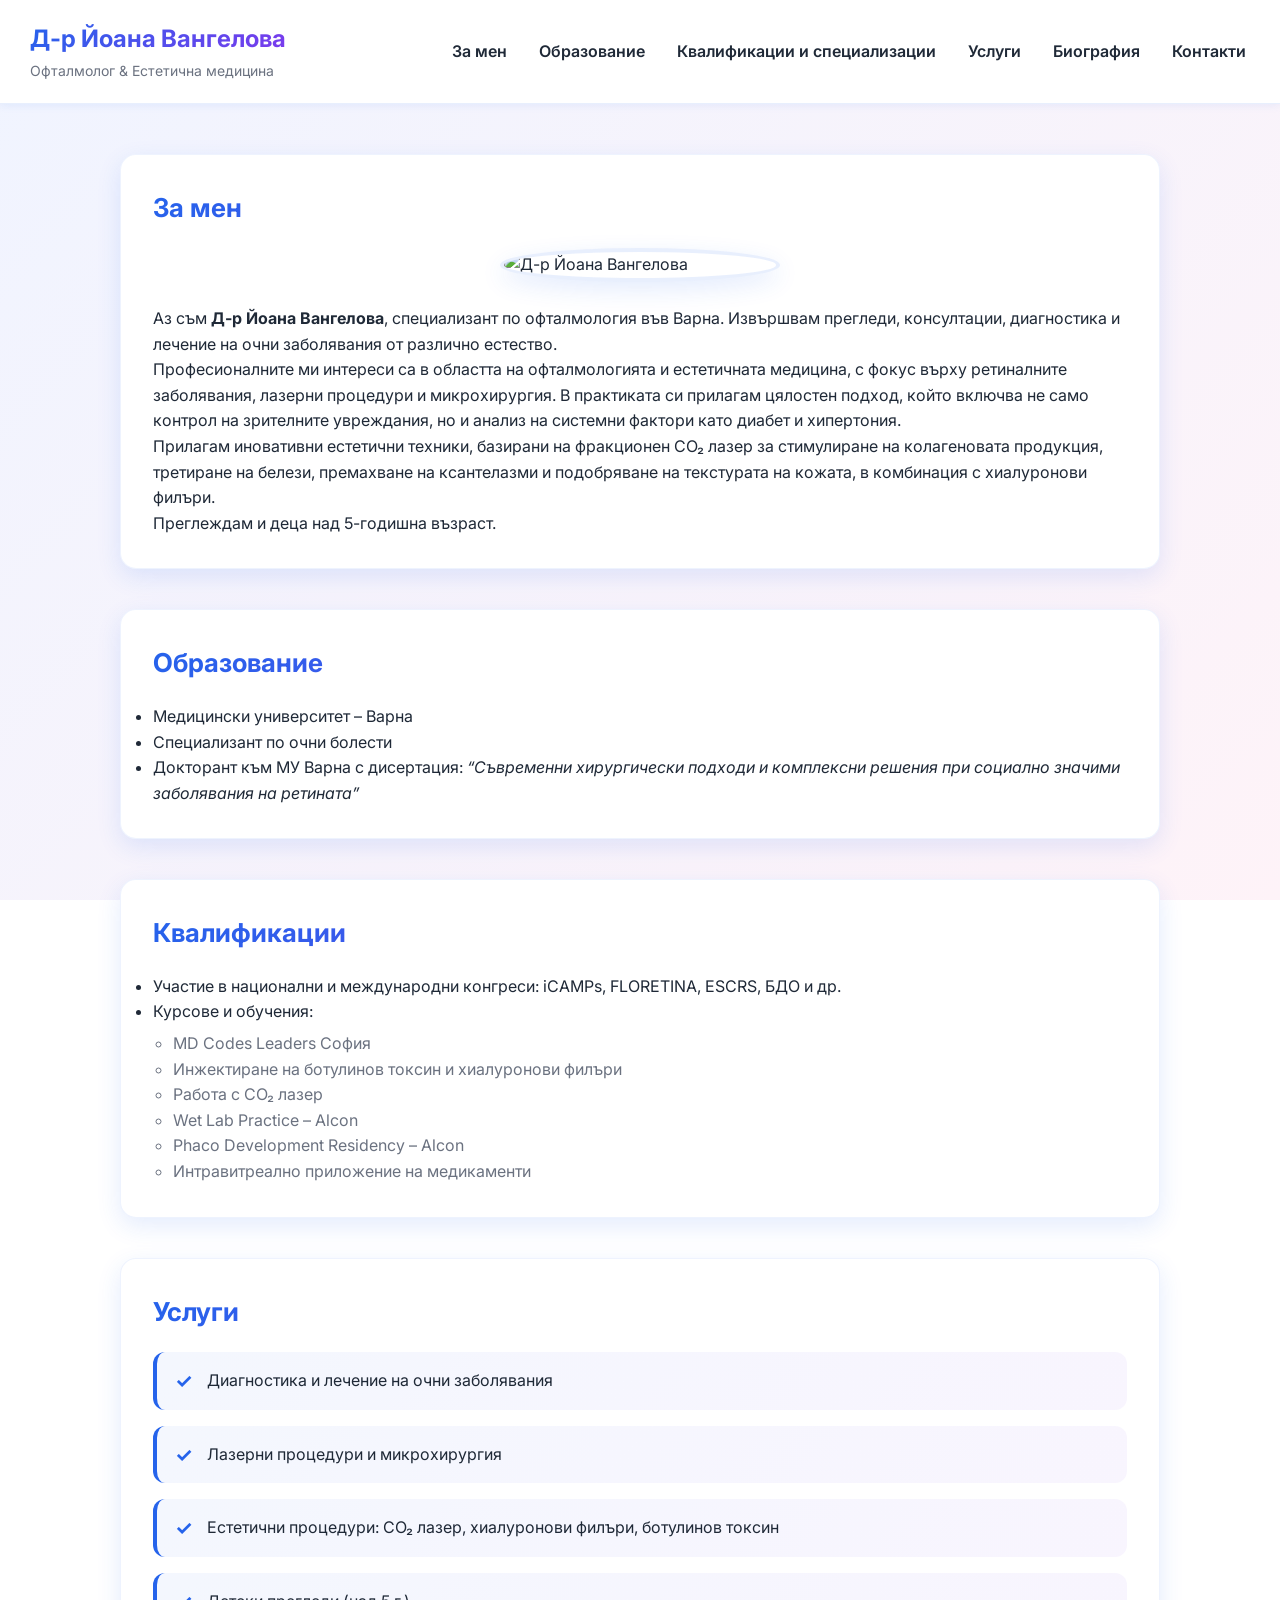
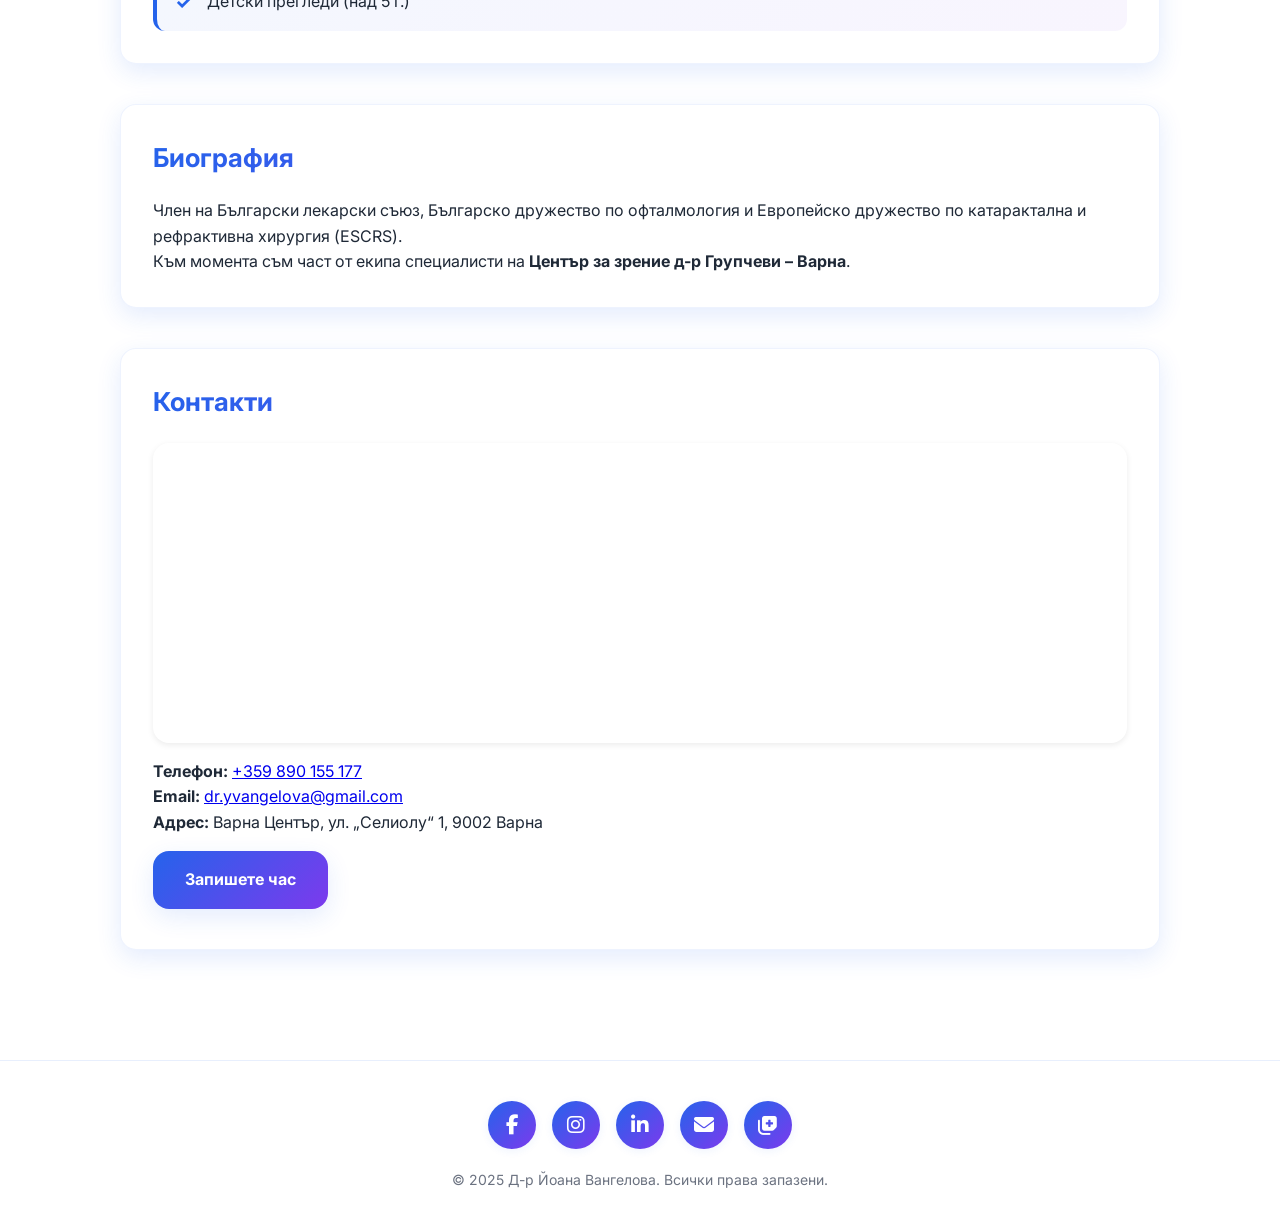
==== index.html @ 9160f3ca "Update index.html" ====
<!doctype html>
<html lang="bg">
<head>
  <meta charset="utf-8">
  <meta name="viewport" content="width=device-width,initial-scale=1">
  <meta name="description" content="Д-р Йоана Вангелова - Специалист офталмолог и естетична медицина във Варна. Прегледи, консултации, лазерни процедури и естетични процедури.">
  <meta name="keywords" content="офталмолог, очен лекар, естетична медицина, CO2 лазер, филъри, Варна">
  <meta name="theme-color" content="#2563eb">
  <title>Д-р Йоана Вангелова – Офталмолог & Естетична медицина</title>

  <link href="https://fonts.googleapis.com/css2?family=Inter:wght@400;600;700&display=swap" rel="stylesheet">
  <link rel="stylesheet" href="https://cdnjs.cloudflare.com/ajax/libs/font-awesome/6.4.0/css/all.min.css"/>
  <link rel="stylesheet" href="style.css">
</head>
<body>

  <header>
    <div class="logo">
      <h1>Д-р Йоана Вангелова</h1>
      <p class="subtitle">Офталмолог & Естетична медицина</p>
    </div>

    <button class="menu-toggle" aria-label="Меню">
      <span></span>
      <span></span>
      <span></span>
    </button>

    <nav>
      <a href="#about">За мен</a>
      <a href="#education">Образование</a>
      <a href="#qualifications">Квалификации и специализации</a>
      <a href="#services">Услуги</a>
      <a href="#bio">Биография</a>
      <a href="#contact">Контакти</a>
    </nav>
  </header>

  <main>
    <section id="about" class="card">
      <h2>За мен</h2>
      <img src="an.jpg" alt="Д-р Йоана Вангелова" class="photo" loading="lazy">
      <p>Аз съм <strong>Д-р Йоана Вангелова</strong>, специализант по офталмология във Варна. Извършвам прегледи, консултации, диагностика и лечение на очни заболявания от различно естество.</p>
      <p>Професионалните ми интереси са в областта на офталмологията и естетичната медицина, с фокус върху ретиналните заболявания, лазерни процедури и микрохирургия. В практиката си прилагам цялостен подход, който включва не само контрол на зрителните увреждания, но и анализ на системни фактори като диабет и хипертония.</p>
      <p>Прилагам иновативни естетични техники, базирани на фракционен CO₂ лазер за стимулиране на колагеновата продукция, третиране на белези, премахване на ксантелазми и подобряване на текстурата на кожата, в комбинация с хиалуронови филъри.</p>
      <p>Преглеждам и деца над 5-годишна възраст.</p>
    </section>

    <section id="education" class="card">
      <h2>Образование</h2>
      <ul>
        <li>Медицински университет – Варна</li>
        <li>Специализант по очни болести</li>
        <li>Докторант към МУ Варна с дисертация: <em>“Съвременни хирургически подходи и комплексни решения при социално значими заболявания на ретината”</em></li>
      </ul>
    </section>

    <section id="qualifications" class="card">
      <h2>Квалификации</h2>
      <ul>
        <li>Участие в национални и международни конгреси: iCAMPs, FLORETINA, ESCRS, БДО и др.</li>
        <li>Курсове и обучения:
          <ul>
            <li>MD Codes Leaders София</li>
            <li>Инжектиране на ботулинов токсин и хиалуронови филъри</li>
            <li>Работа с CO₂ лазер</li>
            <li>Wet Lab Practice – Alcon</li>
            <li>Phaco Development Residency – Alcon</li>
            <li>Интравитреално приложение на медикаменти</li>
          </ul>
        </li>
      </ul>
    </section>

    <section id="services" class="card">
      <h2>Услуги</h2>
      <ul class="services-list">
        <li>Диагностика и лечение на очни заболявания</li>
        <li>Лазерни процедури и микрохирургия</li>
        <li>Естетични процедури: CO₂ лазер, хиалуронови филъри, ботулинов токсин</li>
        <li>Детски прегледи (над 5 г.)</li>
      </ul>
    </section>

    <section id="bio" class="card">
      <h2>Биография</h2>
      <p>Член на Български лекарски съюз, Българско дружество по офталмология и Европейско дружество по катарактална и рефрактивна хирургия (ESCRS).</p>
      <p>Към момента съм част от екипа специалисти на <strong>Център за зрение д-р Групчеви – Варна</strong>.</p>
    </section>

    <section id="contact" class="card">
      <h2>Контакти</h2>
      <div class="map-container">
        <iframe src="https://www.google.com/maps/embed?pb=!1m18!1m12!1m3!1d2935.019392083087!2d27.915228776457234!3d43.21399787113243!2m3!1f0!2f0!3f0!3m2!1i1024!2i768!4f13.1!3m3!1m2!1s0x40a453ef18346f5d%3A0xd2a2ff6e5f19f5f2!2sul.%20%22Seliolu%22%201%2C%209002%20Varna%20Center%2C%20Varna!5e0!3m2!1sbg!2sbg!4v1690001111111!5m2!1sbg!2sbg" allowfullscreen="" loading="lazy"></iframe>
      </div>
      <p><strong>Телефон:</strong> <a href="tel:+359890155177">+359 890 155 177</a></p>
      <p><strong>Email:</strong> <a href="mailto:dr.yvangelova@gmail.com">dr.yvangelova@gmail.com</a></p>
      <p><strong>Адрес:</strong> Варна Център, ул. „Селиолу“ 1, 9002 Варна</p>
      <a href="tel:+359876004859" class="btn">Запишете час</a>
    </section>
  </main>

  <footer>
    <div class="social">
      <a href="https://www.facebook.com/profile.php?id=61553385333999" target="_blank" aria-label="Facebook"><i class="fab fa-facebook-f"></i></a>
      <a href="https://www.instagram.com/dr.vangelova_/" target="_blank" aria-label="Instagram"><i class="fab fa-instagram"></i></a>
      <a href="https://www.linkedin.com/in/yoana-vangelova-74577a33b/" target="_blank" aria-label="LinkedIn"><i class="fab fa-linkedin-in"></i></a>
      <a href="https://mail.google.com/mail/?view=cm&to=dr.yvangelova@gmail.com" target="_blank" aria-label="Email"><i class="fas fa-envelope"></i>
      <a href="https://superdoc.bg/lekar/yoana-vangelova" target="_blank" aria-label="SuperDoc App"> <i class="fa-solid fa-notes-medical"></i>

</a>
    </div>
    <p>© 2025 Д-р Йоана Вангелова. Всички права запазени.</p>
  </footer>

  <script>
    const toggle = document.querySelector('.menu-toggle');
    const nav = document.querySelector('header nav');

    toggle.addEventListener('click', () => {
      nav.classList.toggle('open');
    });

    document.querySelectorAll('a[href^="#"]').forEach(anchor => {
      anchor.addEventListener('click', function (e) {
        e.preventDefault();
        const target = document.querySelector(this.getAttribute('href'));
        if (target) {
          target.scrollIntoView({
            behavior: 'smooth',
            block: 'start'
          });
          if (nav.classList.contains('open')) {
            nav.classList.remove('open');
          }
        }
      });
    });

    const observerOptions = {
      threshold: 0.1,
      rootMargin: '0px 0px -100px 0px'
    };

    const observer = new IntersectionObserver((entries) => {
      entries.forEach(entry => {
        if (entry.isIntersecting) {
          entry.target.style.opacity = '1';
          entry.target.style.transform = 'translateY(0)';
        }
      });
    }, observerOptions);

    document.querySelectorAll('.card').forEach(card => {
      observer.observe(card);
    });

    const navLinks = document.querySelectorAll('nav a');
    const sections = document.querySelectorAll('section[id]');

    window.addEventListener('scroll', () => {
      let current = '';
      sections.forEach(section => {
        const sectionTop = section.offsetTop - 100;
        if (pageYOffset >= sectionTop) {
          current = section.getAttribute('id');
        }
      });

      navLinks.forEach(link => {
        link.style.color = '';
        if (link.getAttribute('href') === `#${current}`) {
          link.style.color = 'var(--accent)';
        }
      });
    });

    document.addEventListener('mousemove', (e) => {
      const cards = document.querySelectorAll('.card');
      cards.forEach(card => {
        const rect = card.getBoundingClientRect();
        const x = e.clientX - rect.left;
        const y = e.clientY - rect.top;
        
        if (x >= 0 && x <= rect.width && y >= 0 && y <= rect.height) {
          const xPercent = (x / rect.width - 0.5) * 10;
          const yPercent = (y / rect.height - 0.5) * 10;
          card.style.transform = `perspective(1000px) rotateX(${-yPercent}deg) rotateY(${xPercent}deg) translateY(-8px)`;
        } else {
          card.style.transform = '';
        }
      });
    });
  </script>

</body>
</html>
---- style.css ----
:root {
  --bg: linear-gradient(135deg, #f0f4ff 0%, #fef3f8 100%);
  --text: #1f2937;
  --muted: #6b7280;
  --accent: #2563eb;
  --accent-secondary: #7c3aed;
  --card: #ffffff;
  --radius: 16px;
  --shadow-sm: 0 2px 8px rgba(37, 99, 235, 0.08);
  --shadow-md: 0 8px 24px rgba(37, 99, 235, 0.12);
  --shadow-lg: 0 16px 48px rgba(37, 99, 235, 0.16);
}

* { box-sizing: border-box; margin: 0; padding: 0; }

body {
  font-family: 'Inter', sans-serif;
  background: #f0f4ff;
  background: linear-gradient(135deg, #f0f4ff 0%, #fef3f8 100%);
  background-attachment: fixed;
  color: var(--text);
  line-height: 1.6;
  overflow-x: hidden;
}

html {
  scroll-behavior: smooth;
  scroll-padding-top: 80px;
}

header {
  background: rgba(255, 255, 255, 0.95);
  backdrop-filter: blur(20px);
  padding: 20px 30px;
  display: flex;
  align-items: center;
  justify-content: space-between;
  box-shadow: var(--shadow-sm);
  position: sticky;
  top: 0;
  z-index: 10;
  border-bottom: 1px solid rgba(37, 99, 235, 0.1);
  animation: slideDown 0.6s ease-out;
}

@keyframes slideDown {
  from {
    transform: translateY(-100%);
    opacity: 0;
  }
  to {
    transform: translateY(0);
    opacity: 1;
  }
}

header h1 { 
  font-size: 24px; 
  background: linear-gradient(135deg, var(--accent) 0%, var(--accent-secondary) 100%);
  -webkit-background-clip: text;
  -webkit-text-fill-color: transparent;
  background-clip: text;
  font-weight: 700;
}
header .subtitle { 
  font-size: 14px; 
  color: var(--muted);
  margin-top: 2px;
}

nav {
  display: flex;
  gap: 24px;
}
nav a {
  text-decoration: none;
  color: var(--text);
  font-weight: 600;
  transition: all 0.3s ease;
  position: relative;
  padding: 8px 4px;
}
nav a::after {
  content: '';
  position: absolute;
  bottom: 0;
  left: 0;
  width: 0;
  height: 2px;
  background: linear-gradient(90deg, var(--accent), var(--accent-secondary));
  transition: width 0.3s ease;
}
nav a:hover { 
  color: var(--accent);
  transform: translateY(-2px);
}
nav a:hover::after {
  width: 100%;
}

.menu-toggle {
  display: none;
  flex-direction: column;
  justify-content: space-between;
  width: 28px;
  height: 20px;
  background: none;
  border: none;
  cursor: pointer;
  padding: 0;
}
.menu-toggle span {
  display: block;
  height: 3px;
  width: 100%;
  background: var(--text);
  border-radius: 2px;
}

main {
  max-width: 1100px;
  margin: 0 auto;
  padding: 50px 30px;
  display: grid;
  gap: 40px;
}
.card {
  background: var(--card);
  padding: 32px;
  border-radius: var(--radius);
  box-shadow: var(--shadow-md);
  transition: all 0.4s cubic-bezier(0.4, 0, 0.2, 1);
  border: 1px solid rgba(37, 99, 235, 0.08);
  position: relative;
  overflow: hidden;
  opacity: 0;
  transform: translateY(30px);
  animation: fadeInUp 0.8s ease-out forwards;
}

@keyframes fadeInUp {
  to {
    opacity: 1;
    transform: translateY(0);
  }
}

.card:nth-child(1) { animation-delay: 0.1s; }
.card:nth-child(2) { animation-delay: 0.2s; }
.card:nth-child(3) { animation-delay: 0.3s; }
.card:nth-child(4) { animation-delay: 0.4s; }
.card:nth-child(5) { animation-delay: 0.5s; }
.card:nth-child(6) { animation-delay: 0.6s; }

.card::before {
  content: '';
  position: absolute;
  top: 0;
  left: 0;
  right: 0;
  height: 4px;
  background: linear-gradient(90deg, var(--accent), var(--accent-secondary));
  transform: scaleX(0);
  transition: transform 0.4s ease;
}

.card:hover {
  box-shadow: var(--shadow-lg);
  transform: translateY(-8px);
  border-color: rgba(37, 99, 235, 0.2);
}

.card:hover::before {
  transform: scaleX(1);
}

.card h2 {
  font-size: 26px;
  margin-bottom: 20px;
  background: linear-gradient(135deg, var(--accent) 0%, var(--accent-secondary) 100%);
  -webkit-background-clip: text;
  -webkit-text-fill-color: transparent;
  background-clip: text;
  font-weight: 700;
}

.photo {
  display: block;
  margin: 0 auto 24px auto;
  max-width: 280px;
  border-radius: 50%;
  box-shadow: var(--shadow-md);
  border: 4px solid rgba(37, 99, 235, 0.1);
  transition: all 0.4s ease;
}

.photo:hover {
  transform: scale(1.05) rotate(2deg);
  box-shadow: var(--shadow-lg);
  border-color: rgba(37, 99, 235, 0.3);
}

.services-list { 
  list-style: none; 
  padding: 0; 
  display: grid;
  gap: 16px;
}
.services-list li { 
  padding: 16px 20px;
  background: linear-gradient(135deg, rgba(37, 99, 235, 0.05) 0%, rgba(124, 58, 237, 0.05) 100%);
  border-radius: 12px;
  border-left: 4px solid var(--accent);
  font-size: 16px;
  transition: all 0.3s ease;
  position: relative;
  padding-left: 50px;
}

.services-list li::before {
  content: '✓';
  position: absolute;
  left: 18px;
  top: 50%;
  transform: translateY(-50%);
  color: var(--accent);
  font-weight: bold;
  font-size: 20px;
}

.services-list li:hover {
  transform: translateX(8px);
  box-shadow: var(--shadow-sm);
  background: linear-gradient(135deg, rgba(37, 99, 235, 0.1) 0%, rgba(124, 58, 237, 0.1) 100%);
}

.card ul ul {
  margin-top: 6px;
  padding-left: 20px;
  list-style-type: circle;
  color: var(--muted);
}

.map-container {
  width: 100%;
  height: 300px;
  border-radius: var(--radius);
  overflow: hidden;
  margin-bottom: 16px;
  box-shadow: 0 2px 6px rgba(0,0,0,0.08);
}
.map-container iframe {
  width: 100%;
  height: 100%;
  border: 0;
}

.btn {
  display: inline-block;
  padding: 16px 32px;
  background: linear-gradient(135deg, var(--accent) 0%, var(--accent-secondary) 100%);
  color: white;
  border-radius: var(--radius);
  text-decoration: none;
  font-weight: 700;
  font-size: 16px;
  transition: all 0.4s cubic-bezier(0.4, 0, 0.2, 1);
  margin-top: 16px;
  box-shadow: var(--shadow-md);
  position: relative;
  overflow: hidden;
}

.btn::before {
  content: '';
  position: absolute;
  top: 50%;
  left: 50%;
  width: 0;
  height: 0;
  background: rgba(255, 255, 255, 0.2);
  border-radius: 50%;
  transform: translate(-50%, -50%);
  transition: width 0.6s, height 0.6s;
}

.btn:hover {
  transform: translateY(-4px) scale(1.02);
  box-shadow: var(--shadow-lg);
}

.btn:hover::before {
  width: 300px;
  height: 300px;
}

.btn:active {
  transform: translateY(-2px) scale(0.98);
}

footer {
  text-align: center;
  padding: 40px 20px;
  font-size: 14px;
  color: var(--muted);
  margin-top: 60px;
  background: rgba(255, 255, 255, 0.7);
  backdrop-filter: blur(10px);
  border-top: 1px solid rgba(37, 99, 235, 0.1);
}
footer .social {
  margin-bottom: 20px;
  display: flex;
  justify-content: center;
  gap: 16px;
}
footer .social a {
  display: inline-flex;
  align-items: center;
  justify-content: center;
  width: 48px;
  height: 48px;
  border-radius: 50%;
  background: linear-gradient(135deg, var(--accent) 0%, var(--accent-secondary) 100%);
  color: white;
  text-decoration: none;
  font-size: 20px;
  transition: all 0.4s cubic-bezier(0.4, 0, 0.2, 1);
  box-shadow: var(--shadow-sm);
  position: relative;
}
footer .social a::before {
  content: '';
  position: absolute;
  inset: -4px;
  border-radius: 50%;
  background: linear-gradient(135deg, var(--accent) 0%, var(--accent-secondary) 100%);
  opacity: 0;
  transition: opacity 0.4s ease;
  z-index: -1;
}
footer .social a:hover {
  transform: translateY(-6px) scale(1.1);
  box-shadow: var(--shadow-lg);
}
footer .social a:hover::before {
  opacity: 0.3;
}

@media (max-width: 768px) {
  nav {
    display: none;
    flex-direction: column;
    gap: 12px;
    width: 100%;
    margin-top: 10px;
    background: var(--card);
    padding: 10px 0;
    position: absolute;
    top: 64px;
    left: 0;
    box-shadow: 0 4px 12px rgba(0,0,0,0.1);
    border-radius: 0 0 14px 14px;
  }
  nav.open { display: flex; }
  .menu-toggle { display: flex; }
}
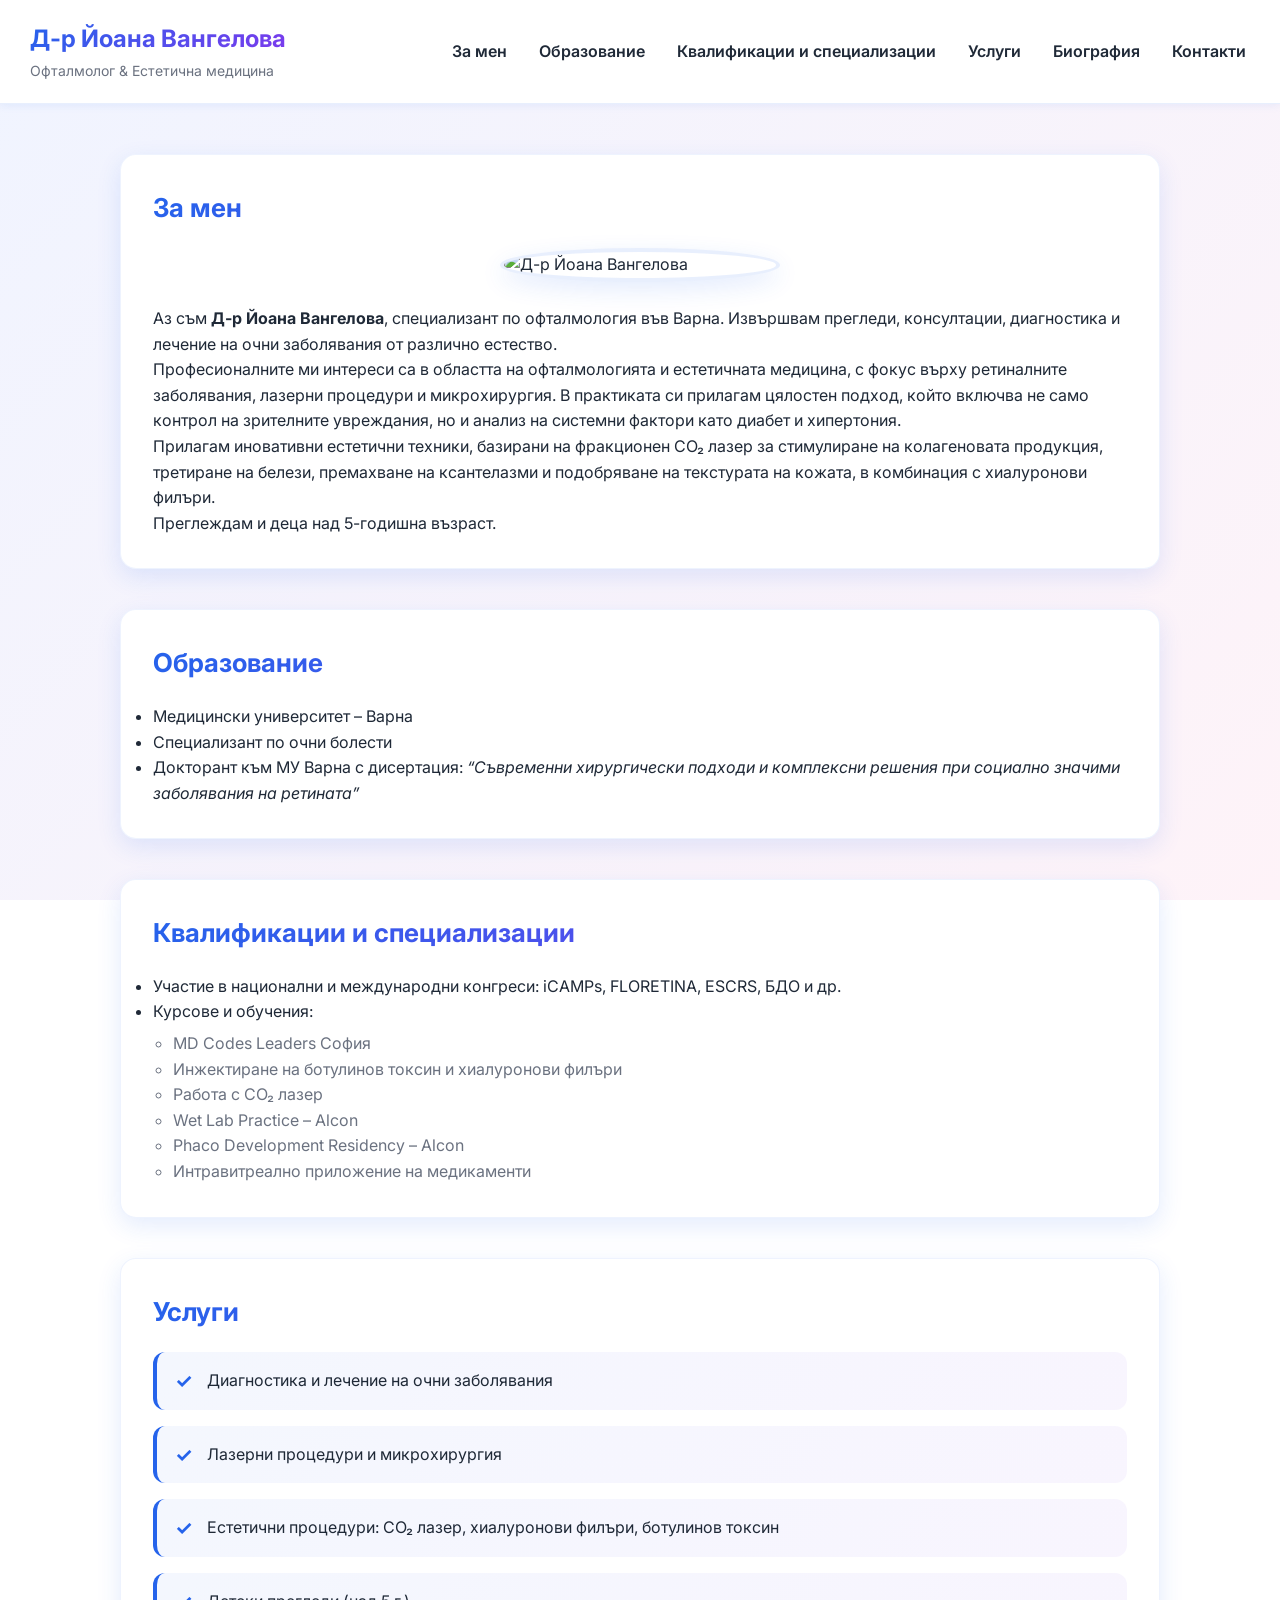
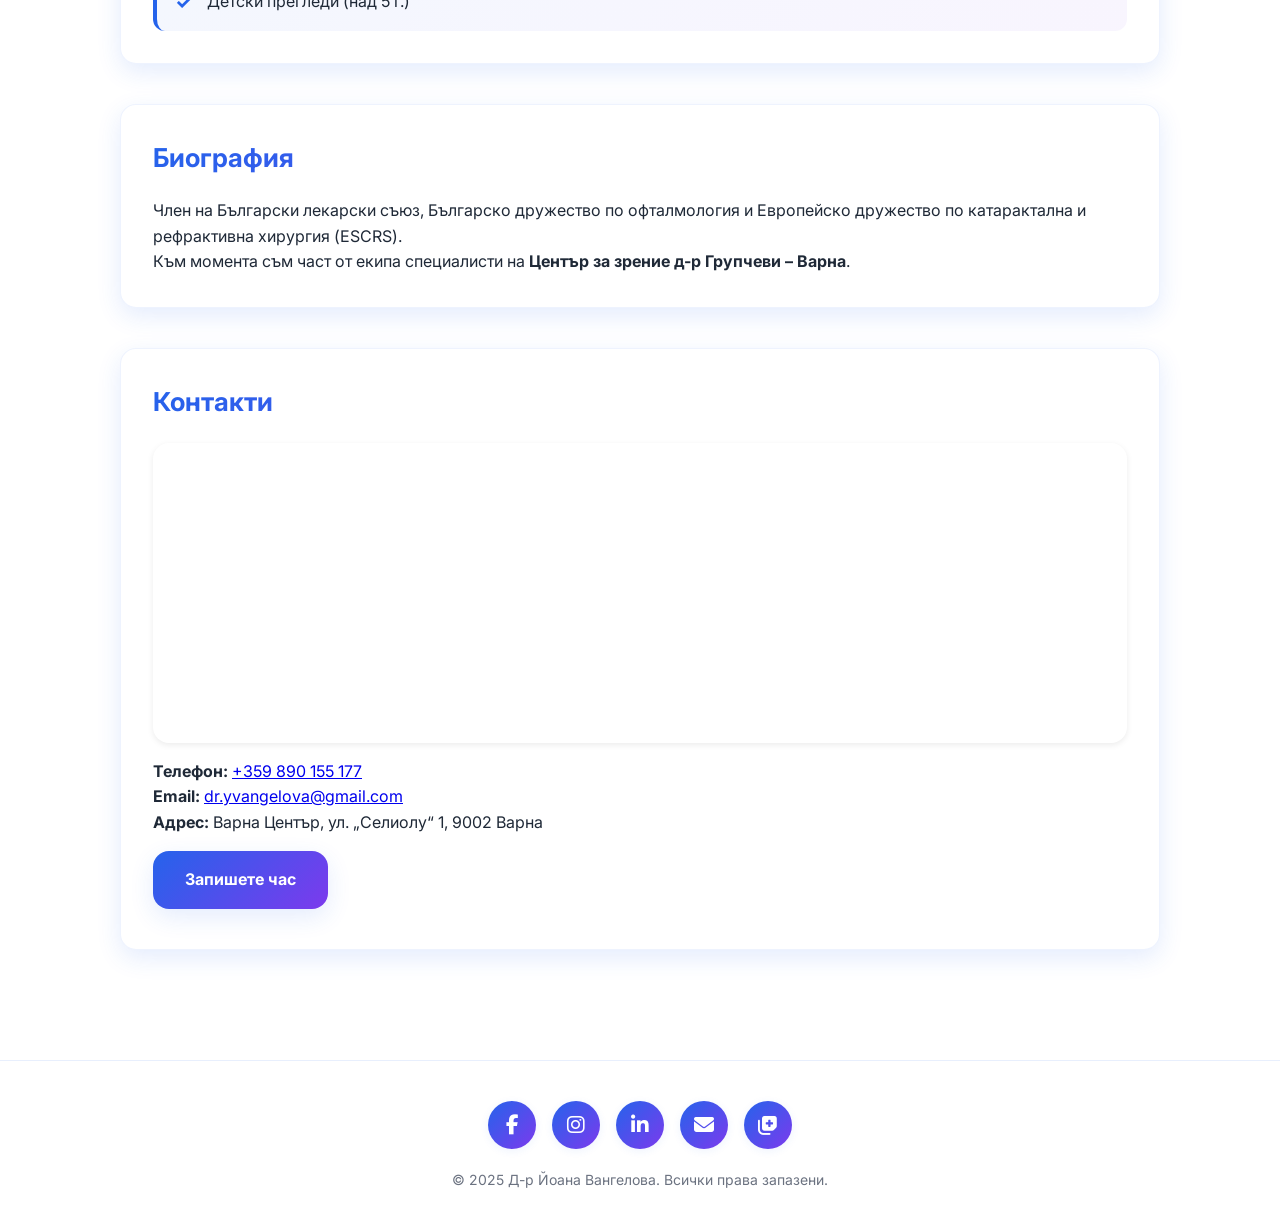
==== commit 2b647911: "Update index.html" ====
--- a/index.html
+++ b/index.html
@@ -56,7 +56,7 @@
     </section>
 
     <section id="qualifications" class="card">
-      <h2>Квалификации</h2>
+      <h2>Квалификации и специализации</h2>
       <ul>
         <li>Участие в национални и международни конгреси: iCAMPs, FLORETINA, ESCRS, БДО и др.</li>
         <li>Курсове и обучения:
@@ -202,3 +202,4 @@
 
 
 
+
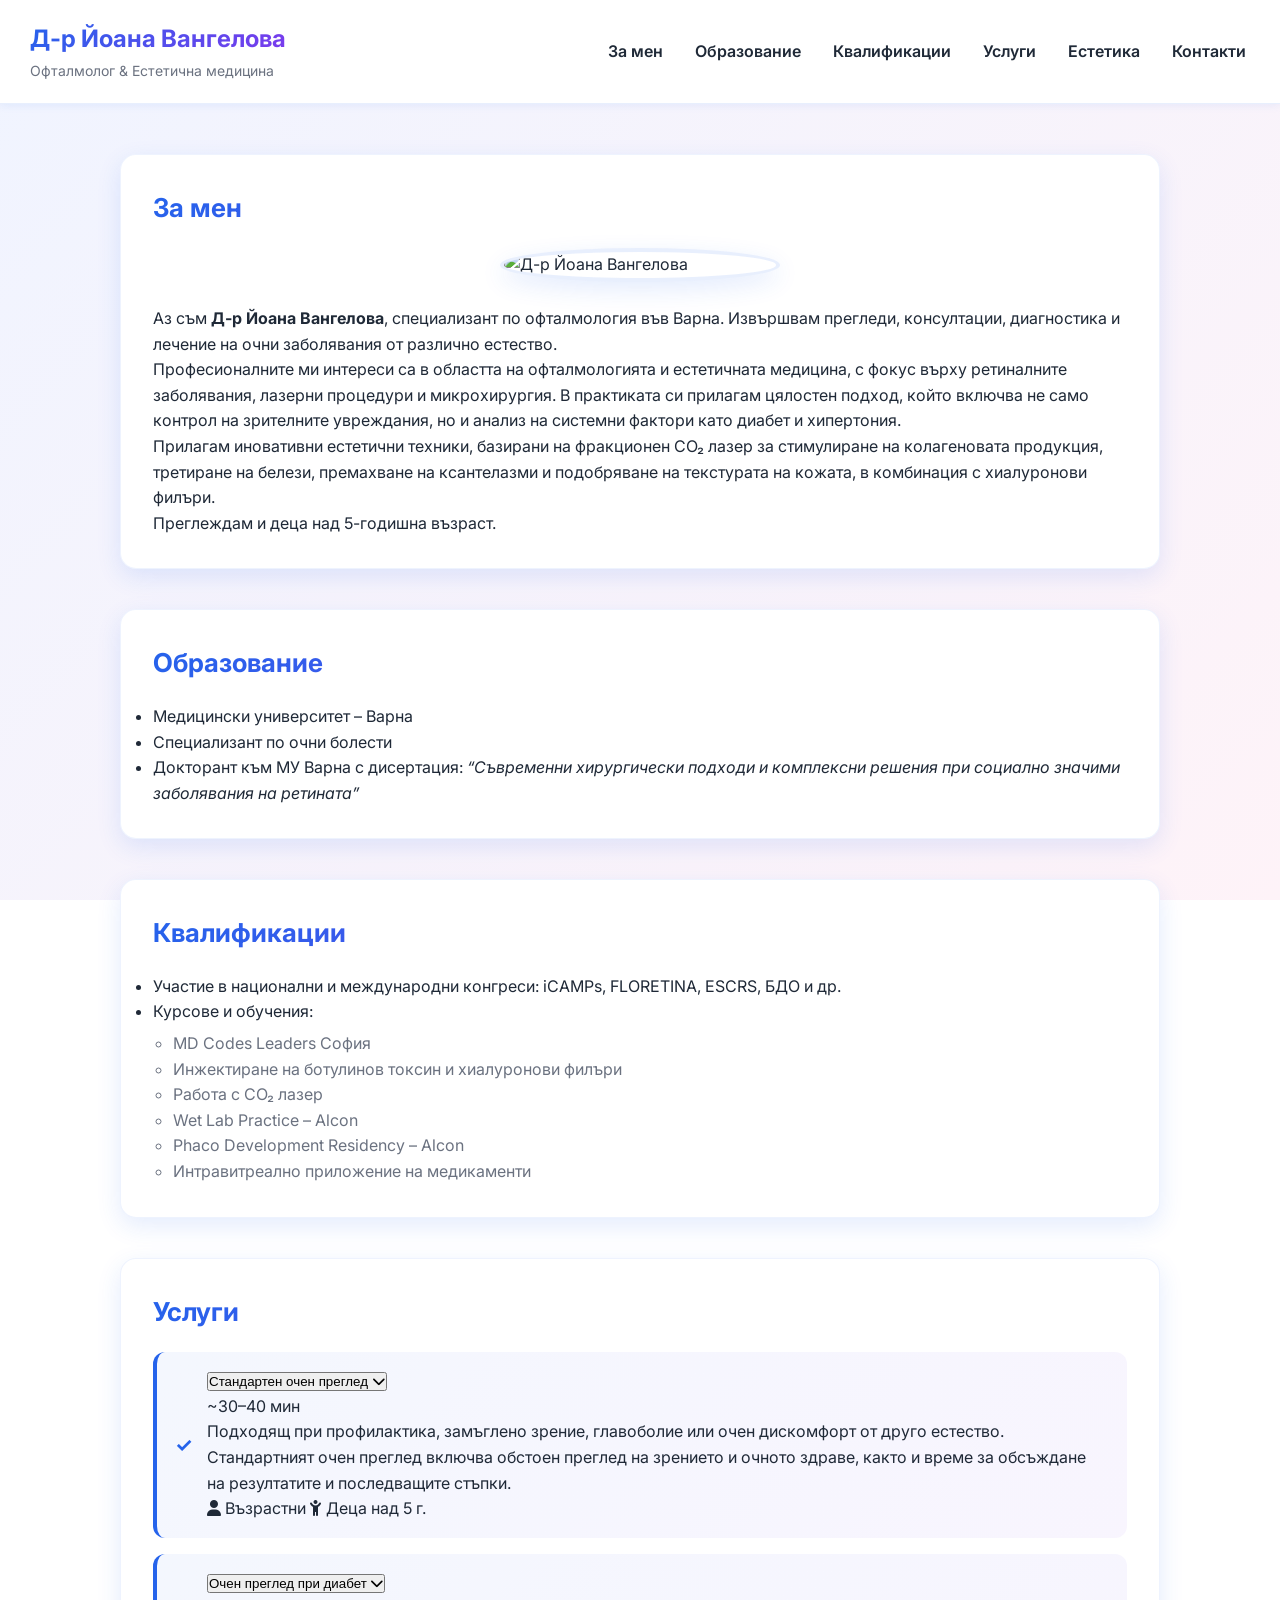
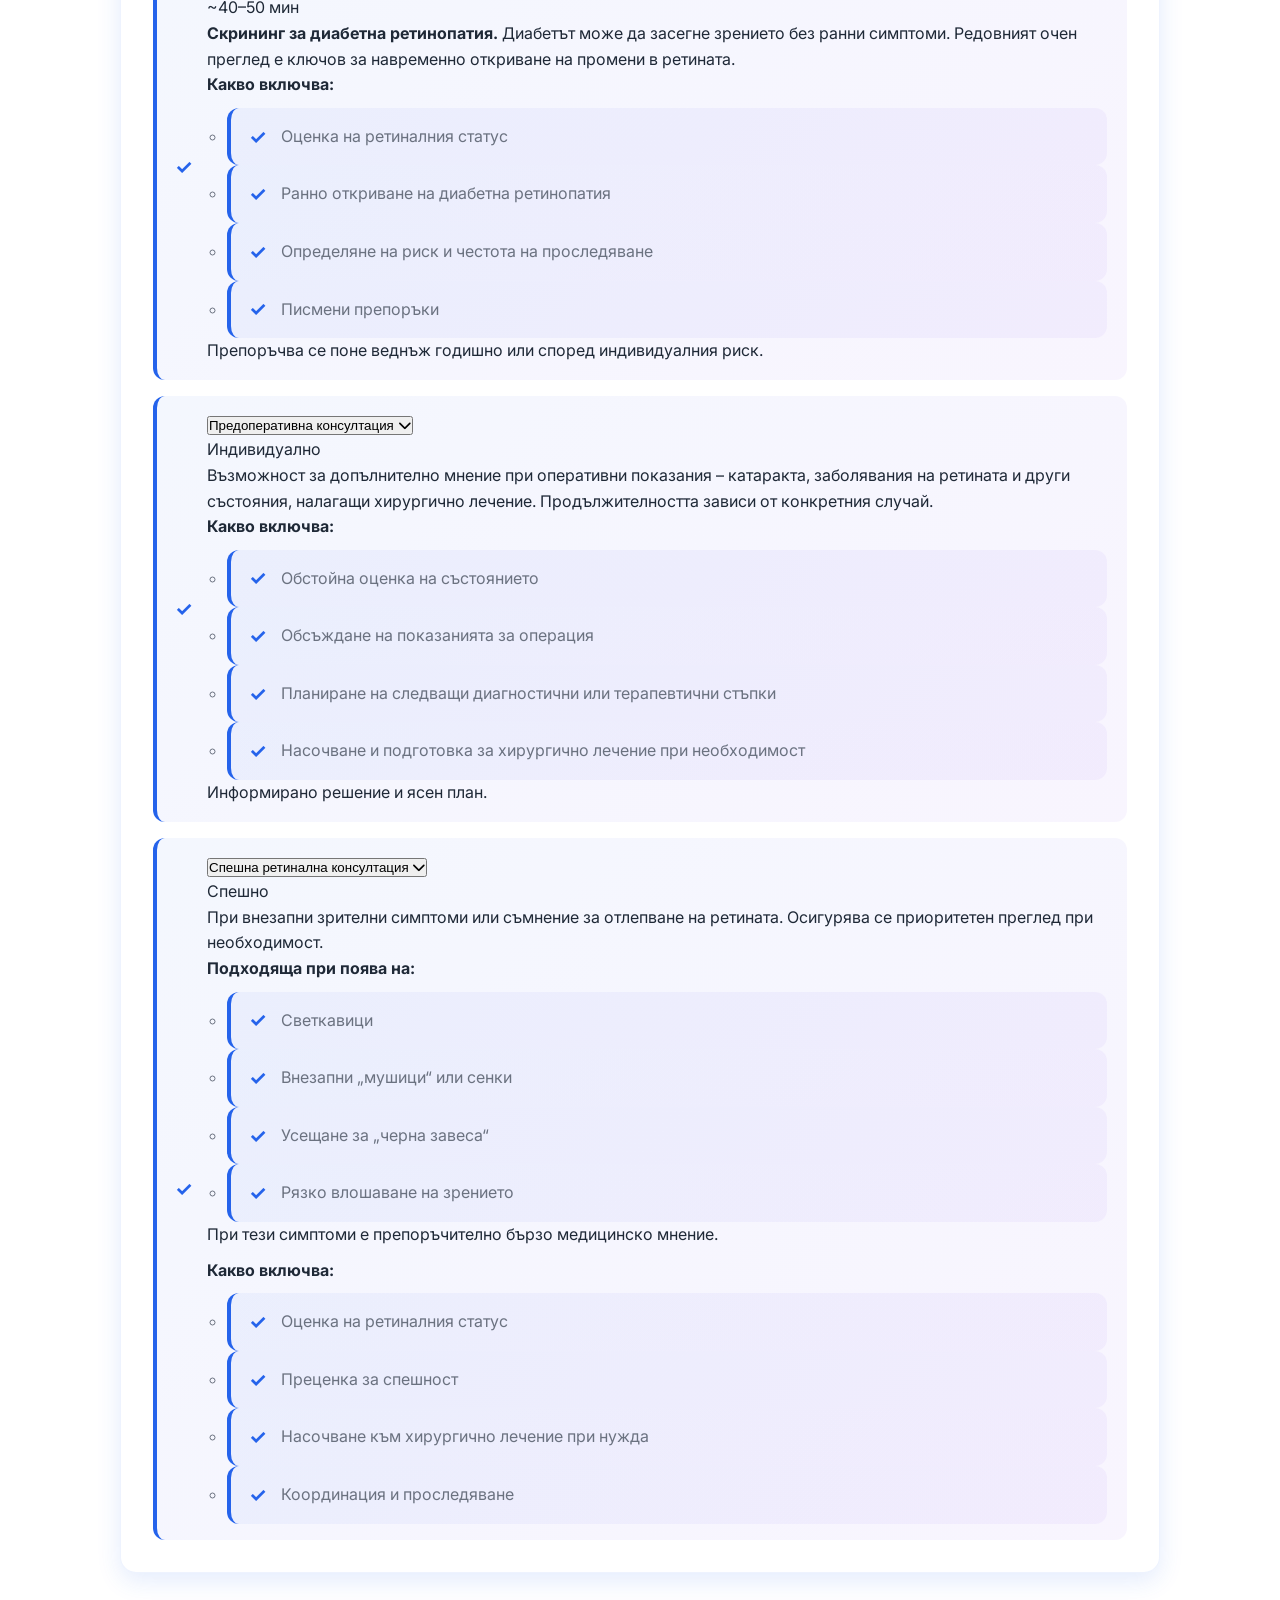
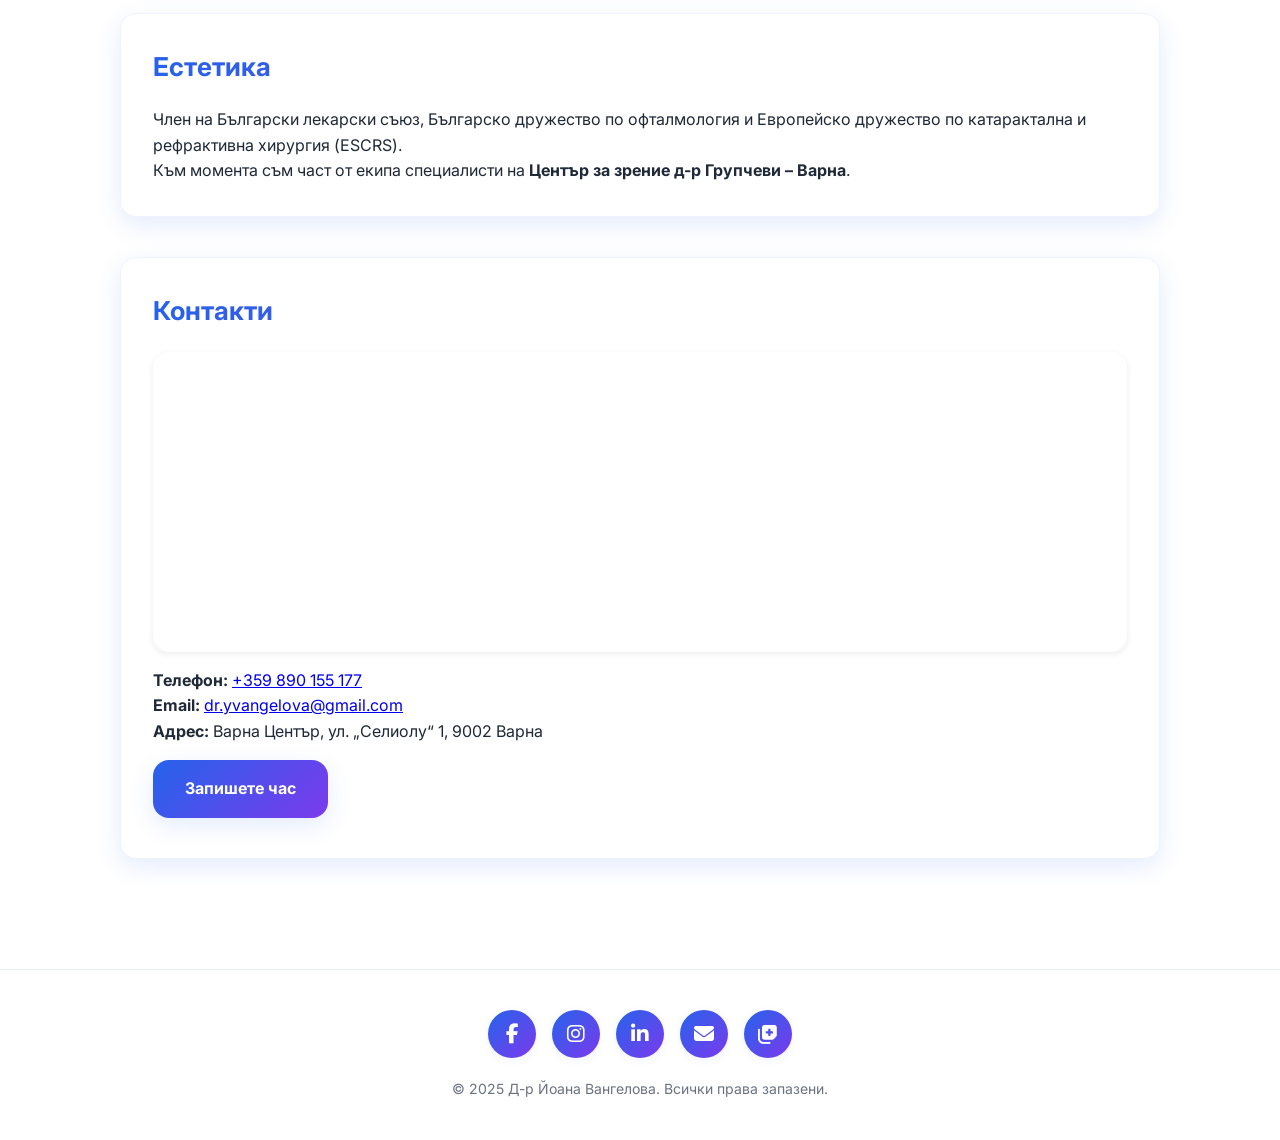
==== commit 69c5964c: "Refactor index.html structure and improve semantics" ====
--- a/index.html
+++ b/index.html
@@ -20,18 +20,18 @@
       <p class="subtitle">Офталмолог & Естетична медицина</p>
     </div>
 
-    <button class="menu-toggle" aria-label="Меню">
+    <button class="menu-toggle" aria-label="Меню" aria-expanded="false" aria-controls="main-nav">
       <span></span>
       <span></span>
       <span></span>
     </button>
 
-    <nav>
+    <nav id="main-nav">
       <a href="#about">За мен</a>
       <a href="#education">Образование</a>
-      <a href="#qualifications">Квалификации и специализации</a>
+      <a href="#qualifications">Квалификации</a>
       <a href="#services">Услуги</a>
-      <a href="#bio">Биография</a>
+      <a href="#bio">Естетика</a>
       <a href="#contact">Контакти</a>
     </nav>
   </header>
@@ -56,7 +56,7 @@
     </section>
 
     <section id="qualifications" class="card">
-      <h2>Квалификации и специализации</h2>
+      <h2>Квалификации</h2>
       <ul>
         <li>Участие в национални и международни конгреси: iCAMPs, FLORETINA, ESCRS, БДО и др.</li>
         <li>Курсове и обучения:
@@ -74,16 +74,173 @@
 
     <section id="services" class="card">
       <h2>Услуги</h2>
+
       <ul class="services-list">
-        <li>Диагностика и лечение на очни заболявания</li>
-        <li>Лазерни процедури и микрохирургия</li>
-        <li>Естетични процедури: CO₂ лазер, хиалуронови филъри, ботулинов токсин</li>
-        <li>Детски прегледи (над 5 г.)</li>
-      </ul>
+        <!-- purvo -->
+        <li class="service-item">
+          <button class="service-toggle" type="button" aria-expanded="false">
+            <span>Стандартен очен преглед</span>
+            <i class="fa-solid fa-chevron-down" aria-hidden="true"></i>
+          </button>
+
+          <div class="service-content" role="region">
+            <div class="service-content-inner">
+              <div class="service-card">
+                <div class="service-card-head">
+                  
+                  <span class="service-badge">~30–40 мин</span>
+                </div>
+
+                <p class="service-lead">
+                  Подходящ при профилактика, замъглено зрение, главоболие или очен дискомфорт от друго естество.
+                </p>
+
+                <p class="service-desc">
+                  Стандартният очен преглед включва обстоен преглед на зрението и очното здраве, както и време за обсъждане
+                  на резултатите и последващите стъпки.
+                </p>
+
+                <div class="service-meta">
+                  <span class="service-chip"><i class="fa-solid fa-user"></i> Възрастни</span>
+                  <span class="service-chip"><i class="fa-solid fa-child-reaching"></i> Деца над 5 г.</span>
+                </div>
+              </div>
+            </div>
+          </div>
+        </li>
+
+        <!-- vtori -->
+
+<li class="service-item">
+  <button class="service-toggle" type="button" aria-expanded="false">
+    <span>Очен преглед при диабет</span>
+    <i class="fa-solid fa-chevron-down" aria-hidden="true"></i>
+  </button>
+
+  <div class="service-content" role="region">
+    <div class="service-content-inner">
+      <div class="service-card">
+        <div class="service-card-head">
+          <span class="service-badge">~40–50 мин</span>
+        </div>
+
+        <p class="service-lead">
+          <strong>Скрининг за диабетна ретинопатия.</strong> Диабетът може да засегне зрението без ранни симптоми.
+          Редовният очен преглед е ключов за навременно откриване на промени в ретината.
+        </p>
+
+        <p class="service-desc" style="margin-bottom:10px;">
+          <strong>Какво включва:</strong>
+        </p>
+
+        <ul class="service-bullets">
+          <li>Оценка на ретиналния статус</li>
+          <li>Ранно откриване на диабетна ретинопатия</li>
+          <li>Определяне на риск и честота на проследяване</li>
+          <li>Писмени препоръки</li>
+        </ul>
+
+        <div class="service-note">
+          Препоръчва се поне веднъж годишно или според индивидуалния риск.
+        </div>
+      </div>
+    </div>
+  </div>
+</li>
+
+
+        <!-- treti -->
+
+<li class="service-item">
+  <button class="service-toggle" type="button" aria-expanded="false">
+    <span>Предоперативна консултация</span>
+    <i class="fa-solid fa-chevron-down" aria-hidden="true"></i>
+  </button>
+
+  <div class="service-content" role="region">
+    <div class="service-content-inner">
+      <div class="service-card">
+        <div class="service-card-head">
+          <span class="service-badge">Индивидуално</span>
+        </div>
+
+        <p class="service-lead">
+          Възможност за допълнително мнение при оперативни показания – катаракта,
+          заболявания на ретината и други състояния, налагащи хирургично лечение.
+          Продължителността зависи от конкретния случай.
+        </p>
+
+        <p class="service-desc" style="margin-bottom:10px;">
+          <strong>Какво включва:</strong>
+        </p>
+
+        <ul class="service-bullets">
+          <li>Обстойна оценка на състоянието</li>
+          <li>Обсъждане на показанията за операция</li>
+          <li>Планиране на следващи диагностични или терапевтични стъпки</li>
+          <li>Насочване и подготовка за хирургично лечение при необходимост</li>
+        </ul>
+
+        <div class="service-note">
+          Информирано решение и ясен план.
+        </div>
+      </div>
+    </div>
+  </div>
+</li>
+
+        <!-- chetvurti -->
+        <li class="service-item">
+  <button class="service-toggle" type="button" aria-expanded="false">
+    <span>Спешна ретинална консултация</span>
+    <i class="fa-solid fa-chevron-down" aria-hidden="true"></i>
+  </button>
+
+  <div class="service-content" role="region">
+    <div class="service-content-inner">
+      <div class="service-card">
+        <div class="service-card-head">
+          <span class="service-badge">Спешно</span>
+        </div>
+
+        <p class="service-lead">
+          При внезапни зрителни симптоми или съмнение за отлепване на ретината.
+          Осигурява се приоритетен преглед при необходимост.
+        </p>
+
+        <p class="service-desc" style="margin-bottom:10px;">
+          <strong>Подходяща при поява на:</strong>
+        </p>
+
+        <ul class="service-bullets">
+          <li>Светкавици</li>
+          <li>Внезапни „мушици“ или сенки</li>
+          <li>Усещане за „черна завеса“</li>
+          <li>Рязко влошаване на зрението</li>
+        </ul>
+
+        <p class="service-desc" style="margin-bottom:10px;">
+          При тези симптоми е препоръчително бързо медицинско мнение.
+        </p>
+
+        <p class="service-desc" style="margin-bottom:10px;">
+          <strong>Какво включва:</strong>
+        </p>
+
+        <ul class="service-bullets">
+          <li>Оценка на ретиналния статус</li>
+          <li>Преценка за спешност</li>
+          <li>Насочване към хирургично лечение при нужда</li>
+          <li>Координация и проследяване</li>
+        </ul>
+      </div>
+    </div>
+  </div>
+</li>
     </section>
 
     <section id="bio" class="card">
-      <h2>Биография</h2>
+      <h2>Естетика</h2>
       <p>Член на Български лекарски съюз, Българско дружество по офталмология и Европейско дружество по катарактална и рефрактивна хирургия (ESCRS).</p>
       <p>Към момента съм част от екипа специалисти на <strong>Център за зрение д-р Групчеви – Варна</strong>.</p>
     </section>
@@ -91,24 +248,38 @@
     <section id="contact" class="card">
       <h2>Контакти</h2>
       <div class="map-container">
-        <iframe src="https://www.google.com/maps/embed?pb=!1m18!1m12!1m3!1d2935.019392083087!2d27.915228776457234!3d43.21399787113243!2m3!1f0!2f0!3f0!3m2!1i1024!2i768!4f13.1!3m3!1m2!1s0x40a453ef18346f5d%3A0xd2a2ff6e5f19f5f2!2sul.%20%22Seliolu%22%201%2C%209002%20Varna%20Center%2C%20Varna!5e0!3m2!1sbg!2sbg!4v1690001111111!5m2!1sbg!2sbg" allowfullscreen="" loading="lazy"></iframe>
+        <iframe
+          src="https://www.google.com/maps/embed?pb=!1m18!1m12!1m3!1d2935.019392083087!2d27.915228776457234!3d43.21399787113243!2m3!1f0!2f0!3f0!3m2!1i1024!2i768!4f13.1!3m3!1m2!1s0x40a453ef18346f5d%3A0xd2a2ff6e5f19f5f2!2sul.%20%22Seliolu%22%201%2C%209002%20Varna%20Center%2C%20Varna!5e0!3m2!1sbg!2sbg!4v1690001111111!5m2!1sbg!2sbg"
+          allowfullscreen=""
+          loading="lazy"
+          referrerpolicy="no-referrer-when-downgrade"
+          title="Карта - ул. Селиолу 1, Варна"
+        ></iframe>
       </div>
       <p><strong>Телефон:</strong> <a href="tel:+359890155177">+359 890 155 177</a></p>
       <p><strong>Email:</strong> <a href="mailto:dr.yvangelova@gmail.com">dr.yvangelova@gmail.com</a></p>
       <p><strong>Адрес:</strong> Варна Център, ул. „Селиолу“ 1, 9002 Варна</p>
-      <a href="tel:+359876004859" class="btn">Запишете час</a>
+      <a href="tel:+359890155177" class="btn">Запишете час</a>
     </section>
   </main>
 
   <footer>
     <div class="social">
-      <a href="https://www.facebook.com/profile.php?id=61553385333999" target="_blank" aria-label="Facebook"><i class="fab fa-facebook-f"></i></a>
-      <a href="https://www.instagram.com/dr.vangelova_/" target="_blank" aria-label="Instagram"><i class="fab fa-instagram"></i></a>
-      <a href="https://www.linkedin.com/in/yoana-vangelova-74577a33b/" target="_blank" aria-label="LinkedIn"><i class="fab fa-linkedin-in"></i></a>
-      <a href="https://mail.google.com/mail/?view=cm&to=dr.yvangelova@gmail.com" target="_blank" aria-label="Email"><i class="fas fa-envelope"></i>
-      <a href="https://superdoc.bg/lekar/yoana-vangelova" target="_blank" aria-label="SuperDoc App"> <i class="fa-solid fa-notes-medical"></i>
-
-</a>
+      <a href="https://www.facebook.com/profile.php?id=61553385333999" target="_blank" rel="noopener" aria-label="Facebook">
+        <i class="fab fa-facebook-f"></i>
+      </a>
+      <a href="https://www.instagram.com/dr.vangelova_/" target="_blank" rel="noopener" aria-label="Instagram">
+        <i class="fab fa-instagram"></i>
+      </a>
+      <a href="https://www.linkedin.com/in/yoana-vangelova-74577a33b/" target="_blank" rel="noopener" aria-label="LinkedIn">
+        <i class="fab fa-linkedin-in"></i>
+      </a>
+      <a href="mailto:dr.yvangelova@gmail.com" aria-label="Email">
+        <i class="fas fa-envelope"></i>
+      </a>
+      <a href="https://superdoc.bg/lekar/yoana-vangelova" target="_blank" rel="noopener" aria-label="SuperDoc App">
+        <i class="fa-solid fa-notes-medical"></i>
+      </a>
     </div>
     <p>© 2025 Д-р Йоана Вангелова. Всички права запазени.</p>
   </footer>
@@ -118,7 +289,8 @@
     const nav = document.querySelector('header nav');
 
     toggle.addEventListener('click', () => {
-      nav.classList.toggle('open');
+      const isOpen = nav.classList.toggle('open');
+      toggle.setAttribute('aria-expanded', String(isOpen));
     });
 
     document.querySelectorAll('a[href^="#"]').forEach(anchor => {
@@ -126,22 +298,16 @@
         e.preventDefault();
         const target = document.querySelector(this.getAttribute('href'));
         if (target) {
-          target.scrollIntoView({
-            behavior: 'smooth',
-            block: 'start'
-          });
+          target.scrollIntoView({ behavior: 'smooth', block: 'start' });
           if (nav.classList.contains('open')) {
             nav.classList.remove('open');
+            toggle.setAttribute('aria-expanded', 'false');
           }
         }
       });
     });
 
-    const observerOptions = {
-      threshold: 0.1,
-      rootMargin: '0px 0px -100px 0px'
-    };
-
+    const observerOptions = { threshold: 0.1, rootMargin: '0px 0px -100px 0px' };
     const observer = new IntersectionObserver((entries) => {
       entries.forEach(entry => {
         if (entry.isIntersecting) {
@@ -151,9 +317,7 @@
       });
     }, observerOptions);
 
-    document.querySelectorAll('.card').forEach(card => {
-      observer.observe(card);
-    });
+    document.querySelectorAll('.card').forEach(card => observer.observe(card));
 
     const navLinks = document.querySelectorAll('nav a');
     const sections = document.querySelectorAll('section[id]');
@@ -162,44 +326,27 @@
       let current = '';
       sections.forEach(section => {
         const sectionTop = section.offsetTop - 100;
-        if (pageYOffset >= sectionTop) {
-          current = section.getAttribute('id');
-        }
+        if (pageYOffset >= sectionTop) current = section.getAttribute('id');
       });
 
       navLinks.forEach(link => {
         link.style.color = '';
-        if (link.getAttribute('href') === `#${current}`) {
-          link.style.color = 'var(--accent)';
-        }
+        if (link.getAttribute('href') === `#${current}`) link.style.color = 'var(--accent)';
       });
     });
 
-    document.addEventListener('mousemove', (e) => {
-      const cards = document.querySelectorAll('.card');
-      cards.forEach(card => {
-        const rect = card.getBoundingClientRect();
-        const x = e.clientX - rect.left;
-        const y = e.clientY - rect.top;
-        
-        if (x >= 0 && x <= rect.width && y >= 0 && y <= rect.height) {
-          const xPercent = (x / rect.width - 0.5) * 10;
-          const yPercent = (y / rect.height - 0.5) * 10;
-          card.style.transform = `perspective(1000px) rotateX(${-yPercent}deg) rotateY(${xPercent}deg) translateY(-8px)`;
-        } else {
-          card.style.transform = '';
-        }
-      });
+   
+    document.querySelectorAll('.service-item').forEach(item => {
+      const btn = item.querySelector('.service-toggle');
+
+      const toggleItem = () => {
+        const isOpen = item.classList.toggle('open');
+        btn.setAttribute('aria-expanded', String(isOpen));
+      };
+
+      btn.addEventListener('click', toggleItem);
     });
   </script>
 
 </body>
 </html>
-
-
-
-
-
-
-
-
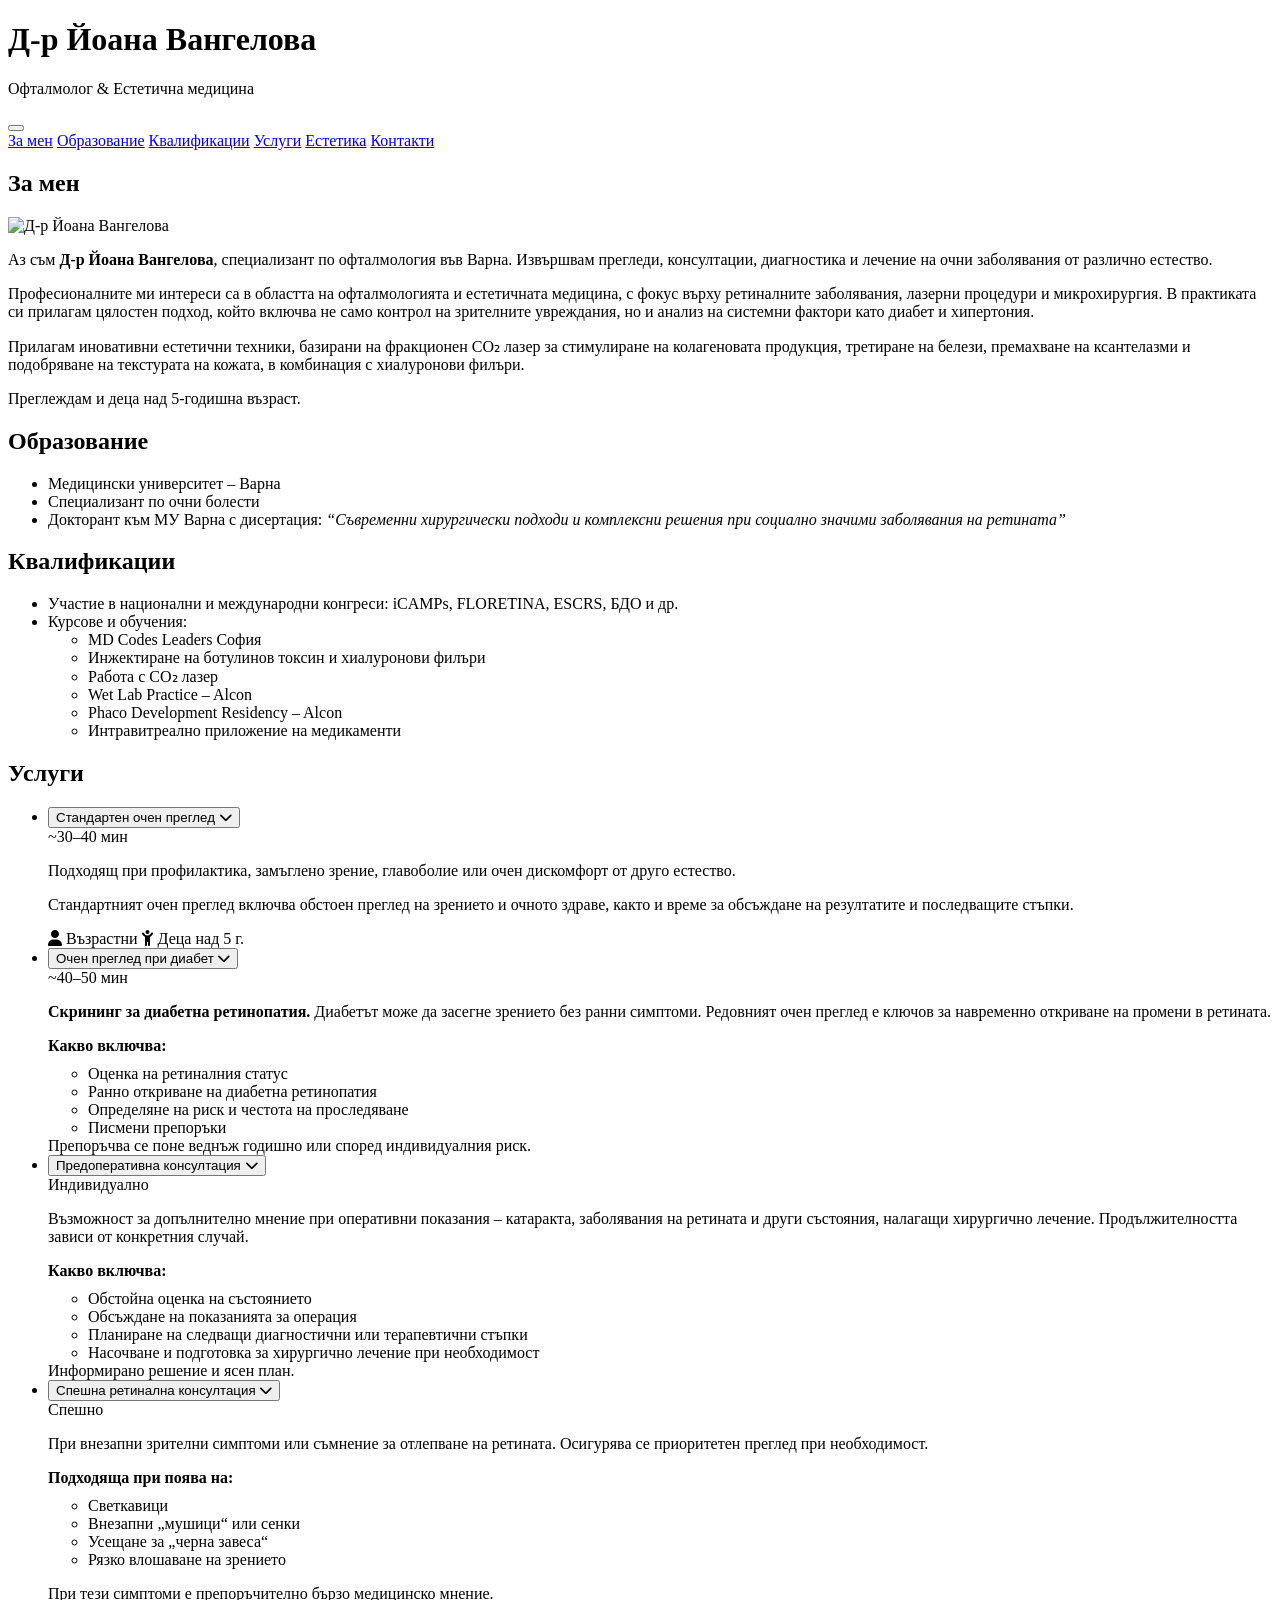
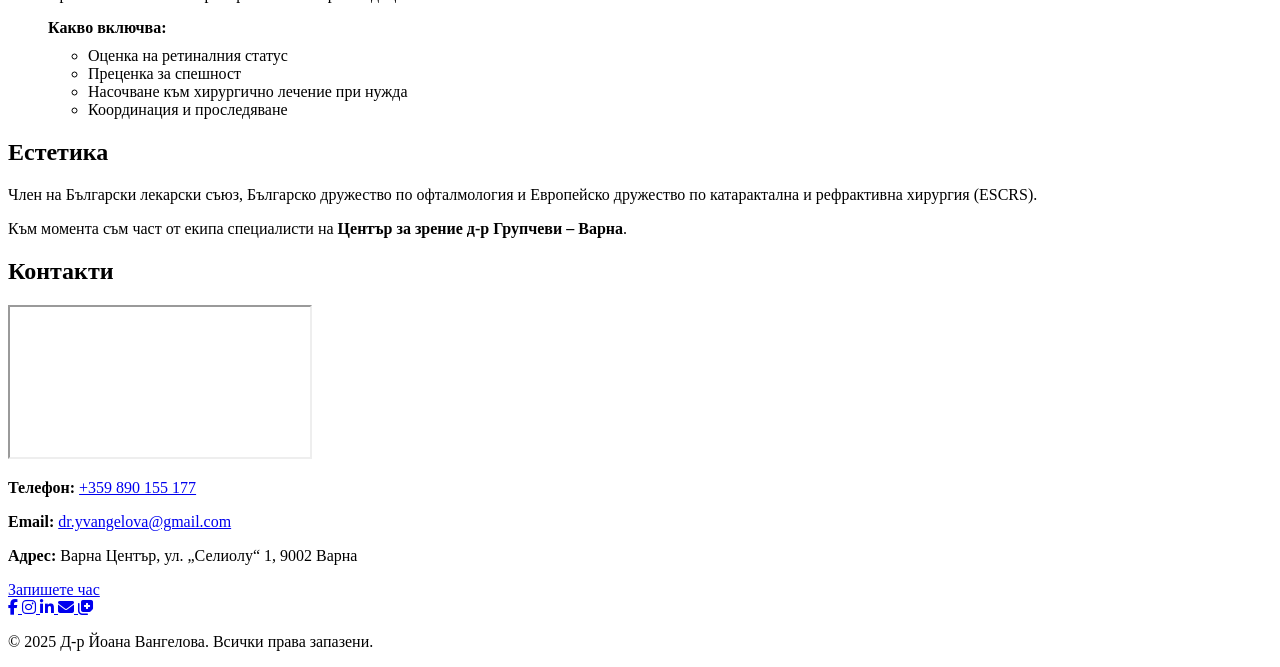
==== commit 318ebe1c: "Create index.html for Dr. Yoana Vangelova's site Add initial HTML structure for Dr. Yoana Vangelova'" ====
--- a/index.html
+++ b/index.html
@@ -1,352 +1,352 @@
-<!doctype html>
-<html lang="bg">
-<head>
-  <meta charset="utf-8">
-  <meta name="viewport" content="width=device-width,initial-scale=1">
-  <meta name="description" content="Д-р Йоана Вангелова - Специалист офталмолог и естетична медицина във Варна. Прегледи, консултации, лазерни процедури и естетични процедури.">
-  <meta name="keywords" content="офталмолог, очен лекар, естетична медицина, CO2 лазер, филъри, Варна">
-  <meta name="theme-color" content="#2563eb">
-  <title>Д-р Йоана Вангелова – Офталмолог & Естетична медицина</title>
-
-  <link href="https://fonts.googleapis.com/css2?family=Inter:wght@400;600;700&display=swap" rel="stylesheet">
-  <link rel="stylesheet" href="https://cdnjs.cloudflare.com/ajax/libs/font-awesome/6.4.0/css/all.min.css"/>
-  <link rel="stylesheet" href="style.css">
-</head>
-<body>
-
-  <header>
-    <div class="logo">
-      <h1>Д-р Йоана Вангелова</h1>
-      <p class="subtitle">Офталмолог & Естетична медицина</p>
-    </div>
-
-    <button class="menu-toggle" aria-label="Меню" aria-expanded="false" aria-controls="main-nav">
-      <span></span>
-      <span></span>
-      <span></span>
-    </button>
-
-    <nav id="main-nav">
-      <a href="#about">За мен</a>
-      <a href="#education">Образование</a>
-      <a href="#qualifications">Квалификации</a>
-      <a href="#services">Услуги</a>
-      <a href="#bio">Естетика</a>
-      <a href="#contact">Контакти</a>
-    </nav>
-  </header>
-
-  <main>
-    <section id="about" class="card">
-      <h2>За мен</h2>
-      <img src="an.jpg" alt="Д-р Йоана Вангелова" class="photo" loading="lazy">
-      <p>Аз съм <strong>Д-р Йоана Вангелова</strong>, специализант по офталмология във Варна. Извършвам прегледи, консултации, диагностика и лечение на очни заболявания от различно естество.</p>
-      <p>Професионалните ми интереси са в областта на офталмологията и естетичната медицина, с фокус върху ретиналните заболявания, лазерни процедури и микрохирургия. В практиката си прилагам цялостен подход, който включва не само контрол на зрителните увреждания, но и анализ на системни фактори като диабет и хипертония.</p>
-      <p>Прилагам иновативни естетични техники, базирани на фракционен CO₂ лазер за стимулиране на колагеновата продукция, третиране на белези, премахване на ксантелазми и подобряване на текстурата на кожата, в комбинация с хиалуронови филъри.</p>
-      <p>Преглеждам и деца над 5-годишна възраст.</p>
-    </section>
-
-    <section id="education" class="card">
-      <h2>Образование</h2>
-      <ul>
-        <li>Медицински университет – Варна</li>
-        <li>Специализант по очни болести</li>
-        <li>Докторант към МУ Варна с дисертация: <em>“Съвременни хирургически подходи и комплексни решения при социално значими заболявания на ретината”</em></li>
-      </ul>
-    </section>
-
-    <section id="qualifications" class="card">
-      <h2>Квалификации</h2>
-      <ul>
-        <li>Участие в национални и международни конгреси: iCAMPs, FLORETINA, ESCRS, БДО и др.</li>
-        <li>Курсове и обучения:
-          <ul>
-            <li>MD Codes Leaders София</li>
-            <li>Инжектиране на ботулинов токсин и хиалуронови филъри</li>
-            <li>Работа с CO₂ лазер</li>
-            <li>Wet Lab Practice – Alcon</li>
-            <li>Phaco Development Residency – Alcon</li>
-            <li>Интравитреално приложение на медикаменти</li>
-          </ul>
-        </li>
-      </ul>
-    </section>
-
-    <section id="services" class="card">
-      <h2>Услуги</h2>
-
-      <ul class="services-list">
-        <!-- purvo -->
-        <li class="service-item">
-          <button class="service-toggle" type="button" aria-expanded="false">
-            <span>Стандартен очен преглед</span>
-            <i class="fa-solid fa-chevron-down" aria-hidden="true"></i>
-          </button>
-
-          <div class="service-content" role="region">
-            <div class="service-content-inner">
-              <div class="service-card">
-                <div class="service-card-head">
-                  
-                  <span class="service-badge">~30–40 мин</span>
-                </div>
-
-                <p class="service-lead">
-                  Подходящ при профилактика, замъглено зрение, главоболие или очен дискомфорт от друго естество.
-                </p>
-
-                <p class="service-desc">
-                  Стандартният очен преглед включва обстоен преглед на зрението и очното здраве, както и време за обсъждане
-                  на резултатите и последващите стъпки.
-                </p>
-
-                <div class="service-meta">
-                  <span class="service-chip"><i class="fa-solid fa-user"></i> Възрастни</span>
-                  <span class="service-chip"><i class="fa-solid fa-child-reaching"></i> Деца над 5 г.</span>
-                </div>
-              </div>
-            </div>
-          </div>
-        </li>
-
-        <!-- vtori -->
-
-<li class="service-item">
-  <button class="service-toggle" type="button" aria-expanded="false">
-    <span>Очен преглед при диабет</span>
-    <i class="fa-solid fa-chevron-down" aria-hidden="true"></i>
-  </button>
-
-  <div class="service-content" role="region">
-    <div class="service-content-inner">
-      <div class="service-card">
-        <div class="service-card-head">
-          <span class="service-badge">~40–50 мин</span>
-        </div>
-
-        <p class="service-lead">
-          <strong>Скрининг за диабетна ретинопатия.</strong> Диабетът може да засегне зрението без ранни симптоми.
-          Редовният очен преглед е ключов за навременно откриване на промени в ретината.
-        </p>
-
-        <p class="service-desc" style="margin-bottom:10px;">
-          <strong>Какво включва:</strong>
-        </p>
-
-        <ul class="service-bullets">
-          <li>Оценка на ретиналния статус</li>
-          <li>Ранно откриване на диабетна ретинопатия</li>
-          <li>Определяне на риск и честота на проследяване</li>
-          <li>Писмени препоръки</li>
-        </ul>
-
-        <div class="service-note">
-          Препоръчва се поне веднъж годишно или според индивидуалния риск.
-        </div>
-      </div>
-    </div>
-  </div>
-</li>
-
-
-        <!-- treti -->
-
-<li class="service-item">
-  <button class="service-toggle" type="button" aria-expanded="false">
-    <span>Предоперативна консултация</span>
-    <i class="fa-solid fa-chevron-down" aria-hidden="true"></i>
-  </button>
-
-  <div class="service-content" role="region">
-    <div class="service-content-inner">
-      <div class="service-card">
-        <div class="service-card-head">
-          <span class="service-badge">Индивидуално</span>
-        </div>
-
-        <p class="service-lead">
-          Възможност за допълнително мнение при оперативни показания – катаракта,
-          заболявания на ретината и други състояния, налагащи хирургично лечение.
-          Продължителността зависи от конкретния случай.
-        </p>
-
-        <p class="service-desc" style="margin-bottom:10px;">
-          <strong>Какво включва:</strong>
-        </p>
-
-        <ul class="service-bullets">
-          <li>Обстойна оценка на състоянието</li>
-          <li>Обсъждане на показанията за операция</li>
-          <li>Планиране на следващи диагностични или терапевтични стъпки</li>
-          <li>Насочване и подготовка за хирургично лечение при необходимост</li>
-        </ul>
-
-        <div class="service-note">
-          Информирано решение и ясен план.
-        </div>
-      </div>
-    </div>
-  </div>
-</li>
-
-        <!-- chetvurti -->
-        <li class="service-item">
-  <button class="service-toggle" type="button" aria-expanded="false">
-    <span>Спешна ретинална консултация</span>
-    <i class="fa-solid fa-chevron-down" aria-hidden="true"></i>
-  </button>
-
-  <div class="service-content" role="region">
-    <div class="service-content-inner">
-      <div class="service-card">
-        <div class="service-card-head">
-          <span class="service-badge">Спешно</span>
-        </div>
-
-        <p class="service-lead">
-          При внезапни зрителни симптоми или съмнение за отлепване на ретината.
-          Осигурява се приоритетен преглед при необходимост.
-        </p>
-
-        <p class="service-desc" style="margin-bottom:10px;">
-          <strong>Подходяща при поява на:</strong>
-        </p>
-
-        <ul class="service-bullets">
-          <li>Светкавици</li>
-          <li>Внезапни „мушици“ или сенки</li>
-          <li>Усещане за „черна завеса“</li>
-          <li>Рязко влошаване на зрението</li>
-        </ul>
-
-        <p class="service-desc" style="margin-bottom:10px;">
-          При тези симптоми е препоръчително бързо медицинско мнение.
-        </p>
-
-        <p class="service-desc" style="margin-bottom:10px;">
-          <strong>Какво включва:</strong>
-        </p>
-
-        <ul class="service-bullets">
-          <li>Оценка на ретиналния статус</li>
-          <li>Преценка за спешност</li>
-          <li>Насочване към хирургично лечение при нужда</li>
-          <li>Координация и проследяване</li>
-        </ul>
-      </div>
-    </div>
-  </div>
-</li>
-    </section>
-
-    <section id="bio" class="card">
-      <h2>Естетика</h2>
-      <p>Член на Български лекарски съюз, Българско дружество по офталмология и Европейско дружество по катарактална и рефрактивна хирургия (ESCRS).</p>
-      <p>Към момента съм част от екипа специалисти на <strong>Център за зрение д-р Групчеви – Варна</strong>.</p>
-    </section>
-
-    <section id="contact" class="card">
-      <h2>Контакти</h2>
-      <div class="map-container">
-        <iframe
-          src="https://www.google.com/maps/embed?pb=!1m18!1m12!1m3!1d2935.019392083087!2d27.915228776457234!3d43.21399787113243!2m3!1f0!2f0!3f0!3m2!1i1024!2i768!4f13.1!3m3!1m2!1s0x40a453ef18346f5d%3A0xd2a2ff6e5f19f5f2!2sul.%20%22Seliolu%22%201%2C%209002%20Varna%20Center%2C%20Varna!5e0!3m2!1sbg!2sbg!4v1690001111111!5m2!1sbg!2sbg"
-          allowfullscreen=""
-          loading="lazy"
-          referrerpolicy="no-referrer-when-downgrade"
-          title="Карта - ул. Селиолу 1, Варна"
-        ></iframe>
-      </div>
-      <p><strong>Телефон:</strong> <a href="tel:+359890155177">+359 890 155 177</a></p>
-      <p><strong>Email:</strong> <a href="mailto:dr.yvangelova@gmail.com">dr.yvangelova@gmail.com</a></p>
-      <p><strong>Адрес:</strong> Варна Център, ул. „Селиолу“ 1, 9002 Варна</p>
-      <a href="tel:+359890155177" class="btn">Запишете час</a>
-    </section>
-  </main>
-
-  <footer>
-    <div class="social">
-      <a href="https://www.facebook.com/profile.php?id=61553385333999" target="_blank" rel="noopener" aria-label="Facebook">
-        <i class="fab fa-facebook-f"></i>
-      </a>
-      <a href="https://www.instagram.com/dr.vangelova_/" target="_blank" rel="noopener" aria-label="Instagram">
-        <i class="fab fa-instagram"></i>
-      </a>
-      <a href="https://www.linkedin.com/in/yoana-vangelova-74577a33b/" target="_blank" rel="noopener" aria-label="LinkedIn">
-        <i class="fab fa-linkedin-in"></i>
-      </a>
-      <a href="mailto:dr.yvangelova@gmail.com" aria-label="Email">
-        <i class="fas fa-envelope"></i>
-      </a>
-      <a href="https://superdoc.bg/lekar/yoana-vangelova" target="_blank" rel="noopener" aria-label="SuperDoc App">
-        <i class="fa-solid fa-notes-medical"></i>
-      </a>
-    </div>
-    <p>© 2025 Д-р Йоана Вангелова. Всички права запазени.</p>
-  </footer>
-
-  <script>
-    const toggle = document.querySelector('.menu-toggle');
-    const nav = document.querySelector('header nav');
-
-    toggle.addEventListener('click', () => {
-      const isOpen = nav.classList.toggle('open');
-      toggle.setAttribute('aria-expanded', String(isOpen));
-    });
-
-    document.querySelectorAll('a[href^="#"]').forEach(anchor => {
-      anchor.addEventListener('click', function (e) {
-        e.preventDefault();
-        const target = document.querySelector(this.getAttribute('href'));
-        if (target) {
-          target.scrollIntoView({ behavior: 'smooth', block: 'start' });
-          if (nav.classList.contains('open')) {
-            nav.classList.remove('open');
-            toggle.setAttribute('aria-expanded', 'false');
-          }
-        }
-      });
-    });
-
-    const observerOptions = { threshold: 0.1, rootMargin: '0px 0px -100px 0px' };
-    const observer = new IntersectionObserver((entries) => {
-      entries.forEach(entry => {
-        if (entry.isIntersecting) {
-          entry.target.style.opacity = '1';
-          entry.target.style.transform = 'translateY(0)';
-        }
-      });
-    }, observerOptions);
-
-    document.querySelectorAll('.card').forEach(card => observer.observe(card));
-
-    const navLinks = document.querySelectorAll('nav a');
-    const sections = document.querySelectorAll('section[id]');
-
-    window.addEventListener('scroll', () => {
-      let current = '';
-      sections.forEach(section => {
-        const sectionTop = section.offsetTop - 100;
-        if (pageYOffset >= sectionTop) current = section.getAttribute('id');
-      });
-
-      navLinks.forEach(link => {
-        link.style.color = '';
-        if (link.getAttribute('href') === `#${current}`) link.style.color = 'var(--accent)';
-      });
-    });
-
-   
-    document.querySelectorAll('.service-item').forEach(item => {
-      const btn = item.querySelector('.service-toggle');
-
-      const toggleItem = () => {
-        const isOpen = item.classList.toggle('open');
-        btn.setAttribute('aria-expanded', String(isOpen));
-      };
-
-      btn.addEventListener('click', toggleItem);
-    });
-  </script>
-
-</body>
-</html>
+<!doctype html>
+<html lang="bg">
+<head>
+  <meta charset="utf-8">
+  <meta name="viewport" content="width=device-width,initial-scale=1">
+  <meta name="description" content="Д-р Йоана Вангелова - Специалист офталмолог и естетична медицина във Варна. Прегледи, консултации, лазерни процедури и естетични процедури.">
+  <meta name="keywords" content="офталмолог, очен лекар, естетична медицина, CO2 лазер, филъри, Варна">
+  <meta name="theme-color" content="#2563eb">
+  <title>Д-р Йоана Вангелова – Офталмолог & Естетична медицина</title>
+
+  <link href="https://fonts.googleapis.com/css2?family=Inter:wght@400;600;700&display=swap" rel="stylesheet">
+  <link rel="stylesheet" href="https://cdnjs.cloudflare.com/ajax/libs/font-awesome/6.4.0/css/all.min.css"/>
+  <link rel="stylesheet" href="style.css">
+</head>
+<body>
+
+  <header>
+    <div class="logo">
+      <h1>Д-р Йоана Вангелова</h1>
+      <p class="subtitle">Офталмолог & Естетична медицина</p>
+    </div>
+
+    <button class="menu-toggle" aria-label="Меню" aria-expanded="false" aria-controls="main-nav">
+      <span></span>
+      <span></span>
+      <span></span>
+    </button>
+
+    <nav id="main-nav">
+      <a href="#about">За мен</a>
+      <a href="#education">Образование</a>
+      <a href="#qualifications">Квалификации</a>
+      <a href="#services">Услуги</a>
+      <a href="#bio">Естетика</a>
+      <a href="#contact">Контакти</a>
+    </nav>
+  </header>
+
+  <main>
+    <section id="about" class="card">
+      <h2>За мен</h2>
+      <img src="an.jpg" alt="Д-р Йоана Вангелова" class="photo" loading="lazy">
+      <p>Аз съм <strong>Д-р Йоана Вангелова</strong>, специализант по офталмология във Варна. Извършвам прегледи, консултации, диагностика и лечение на очни заболявания от различно естество.</p>
+      <p>Професионалните ми интереси са в областта на офталмологията и естетичната медицина, с фокус върху ретиналните заболявания, лазерни процедури и микрохирургия. В практиката си прилагам цялостен подход, който включва не само контрол на зрителните увреждания, но и анализ на системни фактори като диабет и хипертония.</p>
+      <p>Прилагам иновативни естетични техники, базирани на фракционен CO₂ лазер за стимулиране на колагеновата продукция, третиране на белези, премахване на ксантелазми и подобряване на текстурата на кожата, в комбинация с хиалуронови филъри.</p>
+      <p>Преглеждам и деца над 5-годишна възраст.</p>
+    </section>
+
+    <section id="education" class="card">
+      <h2>Образование</h2>
+      <ul>
+        <li>Медицински университет – Варна</li>
+        <li>Специализант по очни болести</li>
+        <li>Докторант към МУ Варна с дисертация: <em>“Съвременни хирургически подходи и комплексни решения при социално значими заболявания на ретината”</em></li>
+      </ul>
+    </section>
+
+    <section id="qualifications" class="card">
+      <h2>Квалификации</h2>
+      <ul>
+        <li>Участие в национални и международни конгреси: iCAMPs, FLORETINA, ESCRS, БДО и др.</li>
+        <li>Курсове и обучения:
+          <ul>
+            <li>MD Codes Leaders София</li>
+            <li>Инжектиране на ботулинов токсин и хиалуронови филъри</li>
+            <li>Работа с CO₂ лазер</li>
+            <li>Wet Lab Practice – Alcon</li>
+            <li>Phaco Development Residency – Alcon</li>
+            <li>Интравитреално приложение на медикаменти</li>
+          </ul>
+        </li>
+      </ul>
+    </section>
+
+    <section id="services" class="card">
+      <h2>Услуги</h2>
+
+      <ul class="services-list">
+        <!-- purvo -->
+        <li class="service-item">
+          <button class="service-toggle" type="button" aria-expanded="false">
+            <span>Стандартен очен преглед</span>
+            <i class="fa-solid fa-chevron-down" aria-hidden="true"></i>
+          </button>
+
+          <div class="service-content" role="region">
+            <div class="service-content-inner">
+              <div class="service-card">
+                <div class="service-card-head">
+                  
+                  <span class="service-badge">~30–40 мин</span>
+                </div>
+
+                <p class="service-lead">
+                  Подходящ при профилактика, замъглено зрение, главоболие или очен дискомфорт от друго естество.
+                </p>
+
+                <p class="service-desc">
+                  Стандартният очен преглед включва обстоен преглед на зрението и очното здраве, както и време за обсъждане
+                  на резултатите и последващите стъпки.
+                </p>
+
+                <div class="service-meta">
+                  <span class="service-chip"><i class="fa-solid fa-user"></i> Възрастни</span>
+                  <span class="service-chip"><i class="fa-solid fa-child-reaching"></i> Деца над 5 г.</span>
+                </div>
+              </div>
+            </div>
+          </div>
+        </li>
+
+        <!-- vtori -->
+
+<li class="service-item">
+  <button class="service-toggle" type="button" aria-expanded="false">
+    <span>Очен преглед при диабет</span>
+    <i class="fa-solid fa-chevron-down" aria-hidden="true"></i>
+  </button>
+
+  <div class="service-content" role="region">
+    <div class="service-content-inner">
+      <div class="service-card">
+        <div class="service-card-head">
+          <span class="service-badge">~40–50 мин</span>
+        </div>
+
+        <p class="service-lead">
+          <strong>Скрининг за диабетна ретинопатия.</strong> Диабетът може да засегне зрението без ранни симптоми.
+          Редовният очен преглед е ключов за навременно откриване на промени в ретината.
+        </p>
+
+        <p class="service-desc" style="margin-bottom:10px;">
+          <strong>Какво включва:</strong>
+        </p>
+
+        <ul class="service-bullets">
+          <li>Оценка на ретиналния статус</li>
+          <li>Ранно откриване на диабетна ретинопатия</li>
+          <li>Определяне на риск и честота на проследяване</li>
+          <li>Писмени препоръки</li>
+        </ul>
+
+        <div class="service-note">
+          Препоръчва се поне веднъж годишно или според индивидуалния риск.
+        </div>
+      </div>
+    </div>
+  </div>
+</li>
+
+
+        <!-- treti -->
+
+<li class="service-item">
+  <button class="service-toggle" type="button" aria-expanded="false">
+    <span>Предоперативна консултация</span>
+    <i class="fa-solid fa-chevron-down" aria-hidden="true"></i>
+  </button>
+
+  <div class="service-content" role="region">
+    <div class="service-content-inner">
+      <div class="service-card">
+        <div class="service-card-head">
+          <span class="service-badge">Индивидуално</span>
+        </div>
+
+        <p class="service-lead">
+          Възможност за допълнително мнение при оперативни показания – катаракта,
+          заболявания на ретината и други състояния, налагащи хирургично лечение.
+          Продължителността зависи от конкретния случай.
+        </p>
+
+        <p class="service-desc" style="margin-bottom:10px;">
+          <strong>Какво включва:</strong>
+        </p>
+
+        <ul class="service-bullets">
+          <li>Обстойна оценка на състоянието</li>
+          <li>Обсъждане на показанията за операция</li>
+          <li>Планиране на следващи диагностични или терапевтични стъпки</li>
+          <li>Насочване и подготовка за хирургично лечение при необходимост</li>
+        </ul>
+
+        <div class="service-note">
+          Информирано решение и ясен план.
+        </div>
+      </div>
+    </div>
+  </div>
+</li>
+
+        <!-- chetvurti -->
+        <li class="service-item">
+  <button class="service-toggle" type="button" aria-expanded="false">
+    <span>Спешна ретинална консултация</span>
+    <i class="fa-solid fa-chevron-down" aria-hidden="true"></i>
+  </button>
+
+  <div class="service-content" role="region">
+    <div class="service-content-inner">
+      <div class="service-card">
+        <div class="service-card-head">
+          <span class="service-badge">Спешно</span>
+        </div>
+
+        <p class="service-lead">
+          При внезапни зрителни симптоми или съмнение за отлепване на ретината.
+          Осигурява се приоритетен преглед при необходимост.
+        </p>
+
+        <p class="service-desc" style="margin-bottom:10px;">
+          <strong>Подходяща при поява на:</strong>
+        </p>
+
+        <ul class="service-bullets">
+          <li>Светкавици</li>
+          <li>Внезапни „мушици“ или сенки</li>
+          <li>Усещане за „черна завеса“</li>
+          <li>Рязко влошаване на зрението</li>
+        </ul>
+
+        <p class="service-desc" style="margin-bottom:10px;">
+          При тези симптоми е препоръчително бързо медицинско мнение.
+        </p>
+
+        <p class="service-desc" style="margin-bottom:10px;">
+          <strong>Какво включва:</strong>
+        </p>
+
+        <ul class="service-bullets">
+          <li>Оценка на ретиналния статус</li>
+          <li>Преценка за спешност</li>
+          <li>Насочване към хирургично лечение при нужда</li>
+          <li>Координация и проследяване</li>
+        </ul>
+      </div>
+    </div>
+  </div>
+</li>
+    </section>
+
+    <section id="bio" class="card">
+      <h2>Естетика</h2>
+      <p>Член на Български лекарски съюз, Българско дружество по офталмология и Европейско дружество по катарактална и рефрактивна хирургия (ESCRS).</p>
+      <p>Към момента съм част от екипа специалисти на <strong>Център за зрение д-р Групчеви – Варна</strong>.</p>
+    </section>
+
+    <section id="contact" class="card">
+      <h2>Контакти</h2>
+      <div class="map-container">
+        <iframe
+          src="https://www.google.com/maps/embed?pb=!1m18!1m12!1m3!1d2935.019392083087!2d27.915228776457234!3d43.21399787113243!2m3!1f0!2f0!3f0!3m2!1i1024!2i768!4f13.1!3m3!1m2!1s0x40a453ef18346f5d%3A0xd2a2ff6e5f19f5f2!2sul.%20%22Seliolu%22%201%2C%209002%20Varna%20Center%2C%20Varna!5e0!3m2!1sbg!2sbg!4v1690001111111!5m2!1sbg!2sbg"
+          allowfullscreen=""
+          loading="lazy"
+          referrerpolicy="no-referrer-when-downgrade"
+          title="Карта - ул. Селиолу 1, Варна"
+        ></iframe>
+      </div>
+      <p><strong>Телефон:</strong> <a href="tel:+359890155177">+359 890 155 177</a></p>
+      <p><strong>Email:</strong> <a href="mailto:dr.yvangelova@gmail.com">dr.yvangelova@gmail.com</a></p>
+      <p><strong>Адрес:</strong> Варна Център, ул. „Селиолу“ 1, 9002 Варна</p>
+      <a href="tel:+359890155177" class="btn">Запишете час</a>
+    </section>
+  </main>
+
+  <footer>
+    <div class="social">
+      <a href="https://www.facebook.com/profile.php?id=61553385333999" target="_blank" rel="noopener" aria-label="Facebook">
+        <i class="fab fa-facebook-f"></i>
+      </a>
+      <a href="https://www.instagram.com/dr.vangelova_/" target="_blank" rel="noopener" aria-label="Instagram">
+        <i class="fab fa-instagram"></i>
+      </a>
+      <a href="https://www.linkedin.com/in/yoana-vangelova-74577a33b/" target="_blank" rel="noopener" aria-label="LinkedIn">
+        <i class="fab fa-linkedin-in"></i>
+      </a>
+      <a href="mailto:dr.yvangelova@gmail.com" aria-label="Email">
+        <i class="fas fa-envelope"></i>
+      </a>
+      <a href="https://superdoc.bg/lekar/yoana-vangelova" target="_blank" rel="noopener" aria-label="SuperDoc App">
+        <i class="fa-solid fa-notes-medical"></i>
+      </a>
+    </div>
+    <p>© 2025 Д-р Йоана Вангелова. Всички права запазени.</p>
+  </footer>
+
+  <script>
+    const toggle = document.querySelector('.menu-toggle');
+    const nav = document.querySelector('header nav');
+
+    toggle.addEventListener('click', () => {
+      const isOpen = nav.classList.toggle('open');
+      toggle.setAttribute('aria-expanded', String(isOpen));
+    });
+
+    document.querySelectorAll('a[href^="#"]').forEach(anchor => {
+      anchor.addEventListener('click', function (e) {
+        e.preventDefault();
+        const target = document.querySelector(this.getAttribute('href'));
+        if (target) {
+          target.scrollIntoView({ behavior: 'smooth', block: 'start' });
+          if (nav.classList.contains('open')) {
+            nav.classList.remove('open');
+            toggle.setAttribute('aria-expanded', 'false');
+          }
+        }
+      });
+    });
+
+    const observerOptions = { threshold: 0.1, rootMargin: '0px 0px -100px 0px' };
+    const observer = new IntersectionObserver((entries) => {
+      entries.forEach(entry => {
+        if (entry.isIntersecting) {
+          entry.target.style.opacity = '1';
+          entry.target.style.transform = 'translateY(0)';
+        }
+      });
+    }, observerOptions);
+
+    document.querySelectorAll('.card').forEach(card => observer.observe(card));
+
+    const navLinks = document.querySelectorAll('nav a');
+    const sections = document.querySelectorAll('section[id]');
+
+    window.addEventListener('scroll', () => {
+      let current = '';
+      sections.forEach(section => {
+        const sectionTop = section.offsetTop - 100;
+        if (pageYOffset >= sectionTop) current = section.getAttribute('id');
+      });
+
+      navLinks.forEach(link => {
+        link.style.color = '';
+        if (link.getAttribute('href') === `#${current}`) link.style.color = 'var(--accent)';
+      });
+    });
+
+    // ===== Fast services accordion: no measuring, no max-height, minimal work =====
+    document.querySelectorAll('.service-item').forEach(item => {
+      const btn = item.querySelector('.service-toggle');
+
+      const toggleItem = () => {
+        const isOpen = item.classList.toggle('open');
+        btn.setAttribute('aria-expanded', String(isOpen));
+      };
+
+      btn.addEventListener('click', toggleItem);
+    });
+  </script>
+
+</body>
+</html>
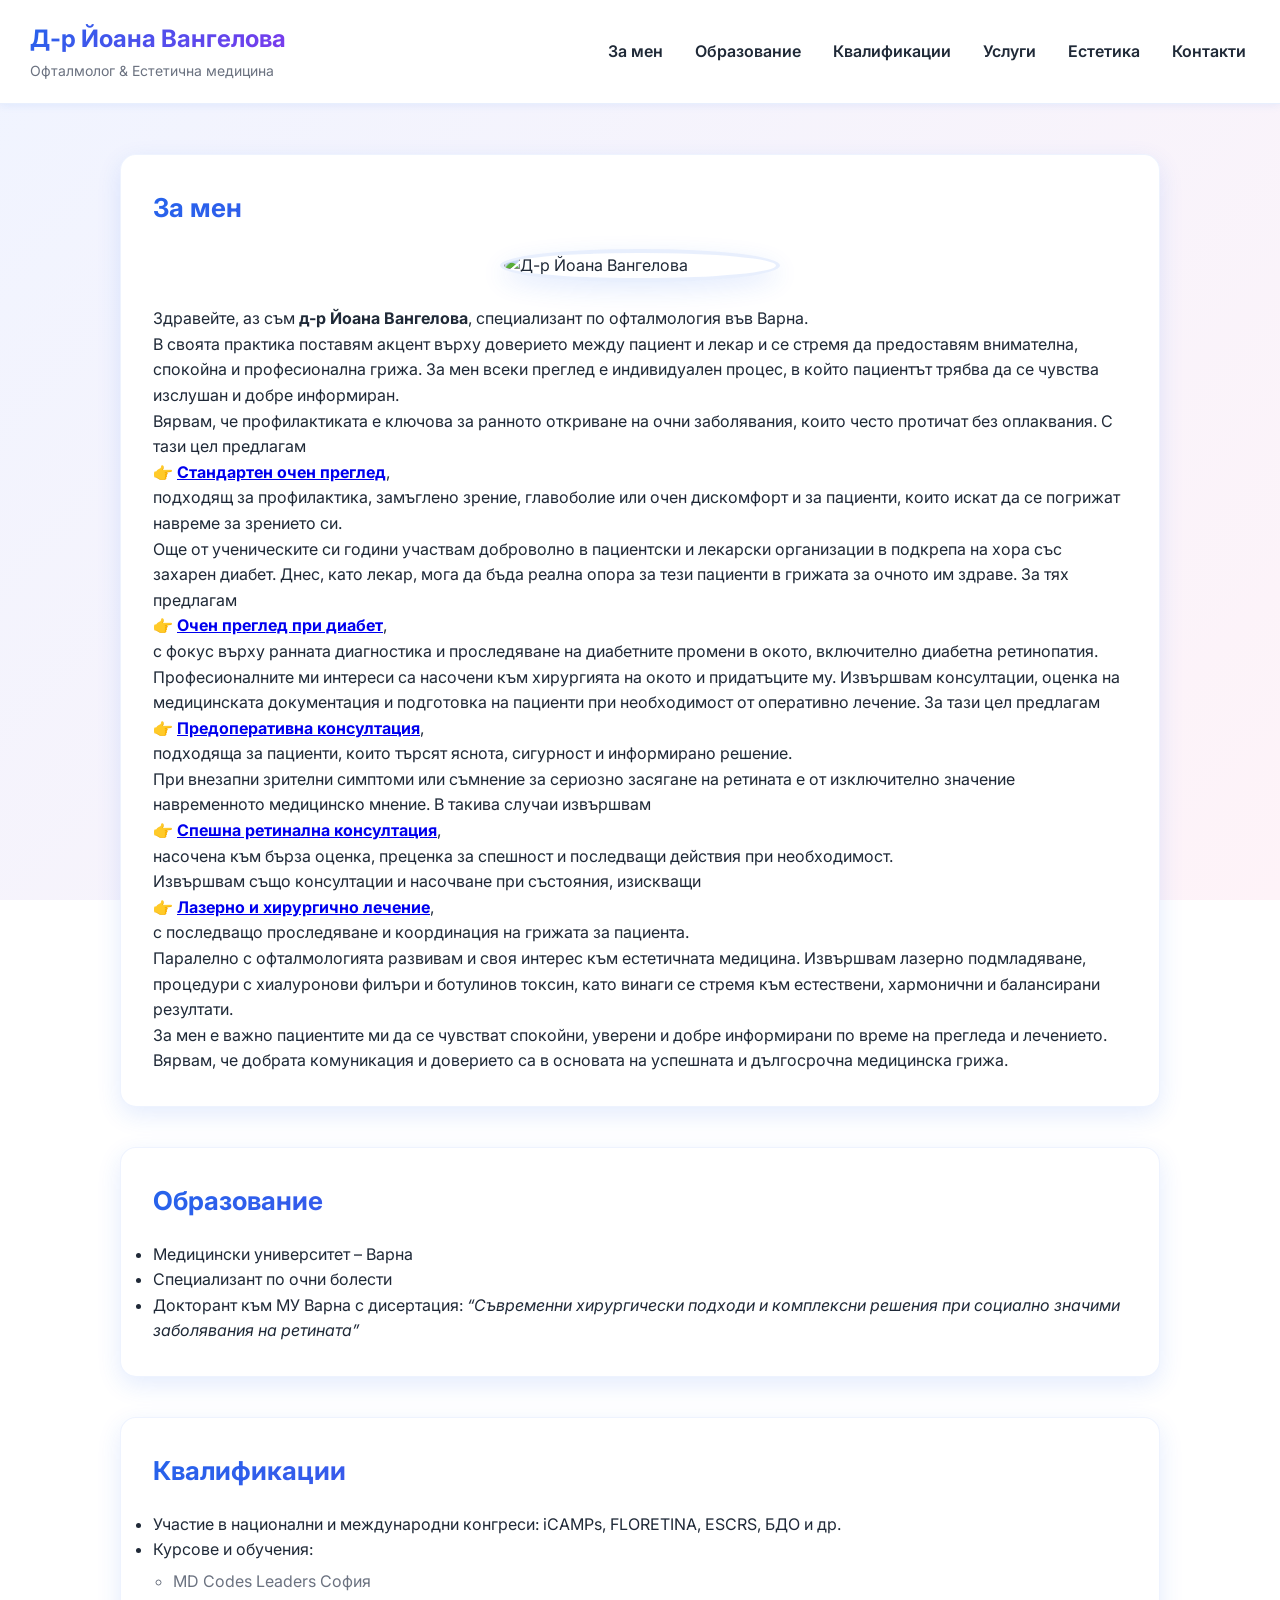
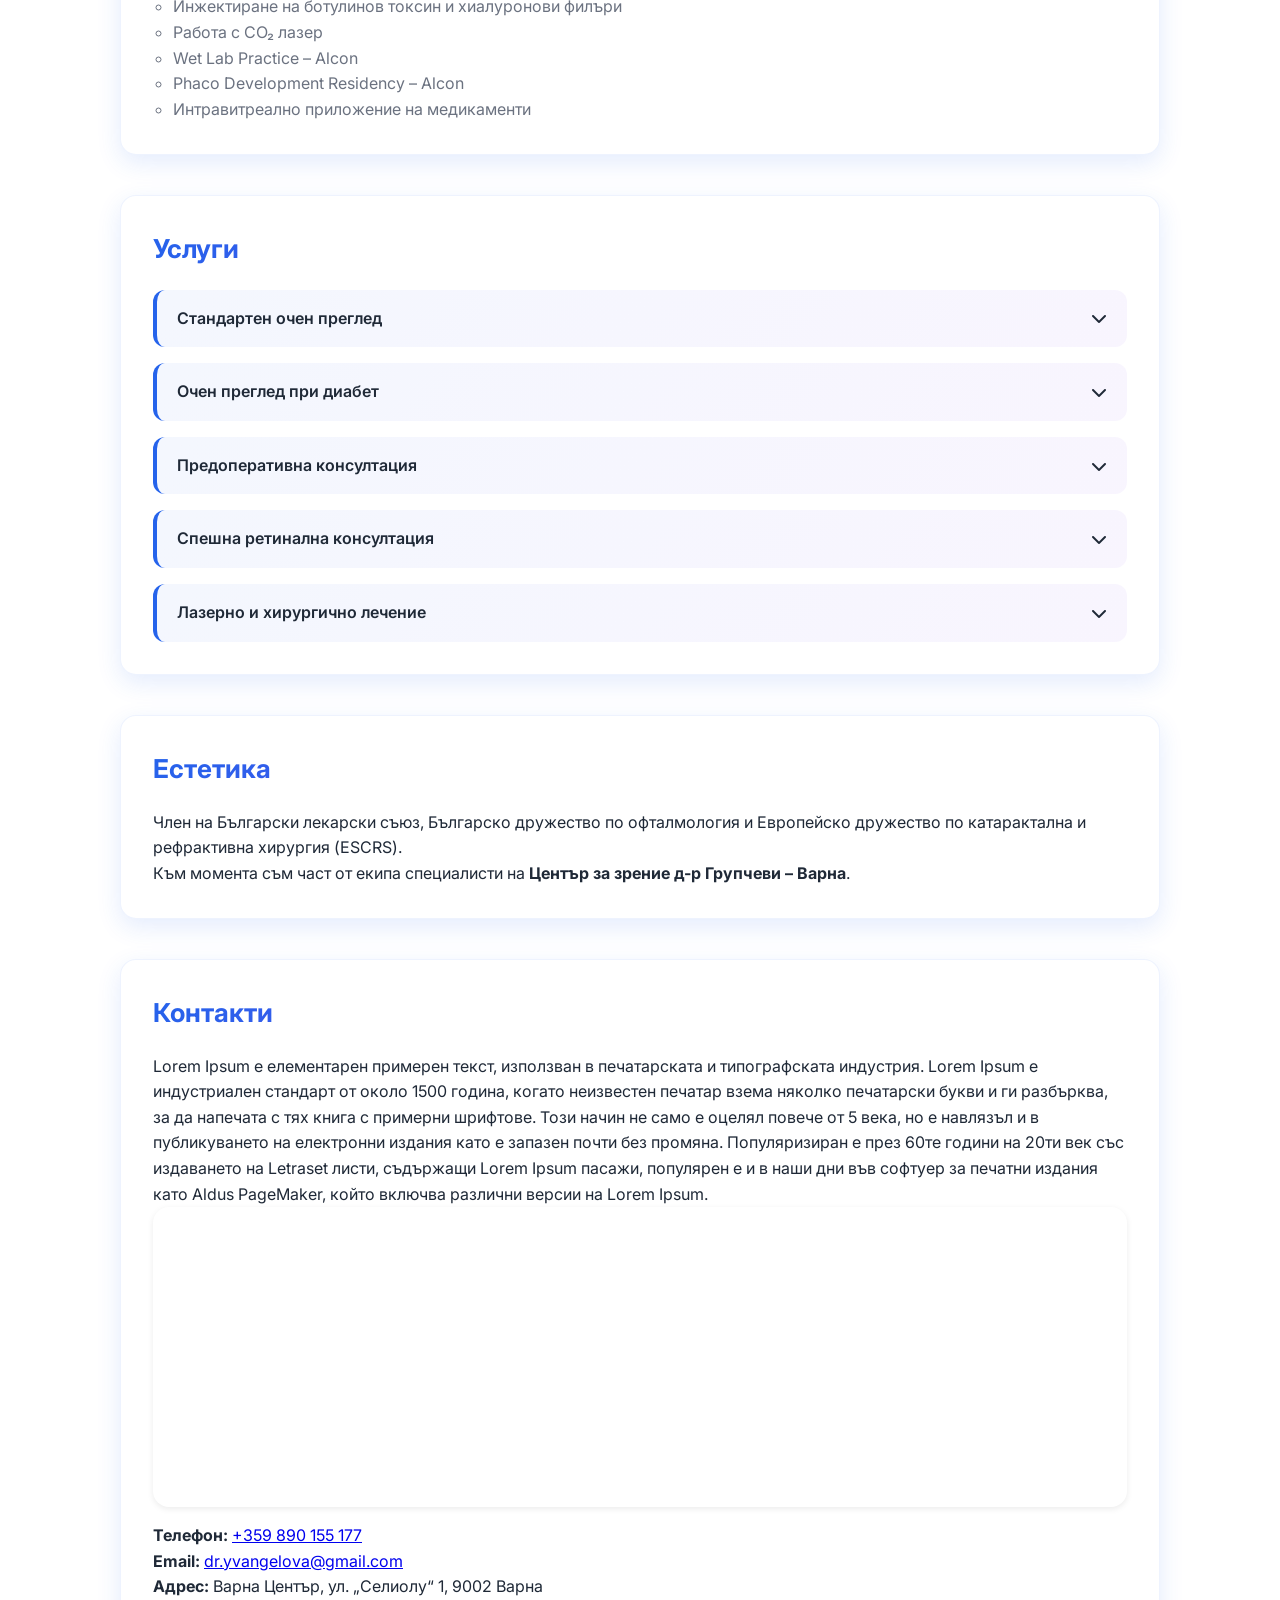
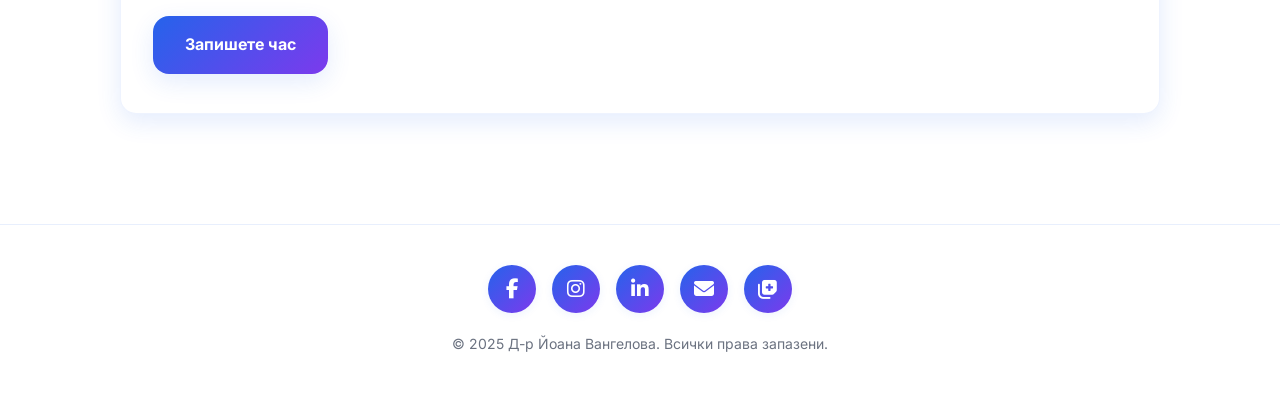
==== commit 92275f3c: "Revise content and structure in index.html" ====
--- a/index.html
+++ b/index.html
@@ -40,10 +40,34 @@
     <section id="about" class="card">
       <h2>За мен</h2>
       <img src="an.jpg" alt="Д-р Йоана Вангелова" class="photo" loading="lazy">
-      <p>Аз съм <strong>Д-р Йоана Вангелова</strong>, специализант по офталмология във Варна. Извършвам прегледи, консултации, диагностика и лечение на очни заболявания от различно естество.</p>
-      <p>Професионалните ми интереси са в областта на офталмологията и естетичната медицина, с фокус върху ретиналните заболявания, лазерни процедури и микрохирургия. В практиката си прилагам цялостен подход, който включва не само контрол на зрителните увреждания, но и анализ на системни фактори като диабет и хипертония.</p>
-      <p>Прилагам иновативни естетични техники, базирани на фракционен CO₂ лазер за стимулиране на колагеновата продукция, третиране на белези, премахване на ксантелазми и подобряване на текстурата на кожата, в комбинация с хиалуронови филъри.</p>
-      <p>Преглеждам и деца над 5-годишна възраст.</p>
+
+      <p>Здравейте, аз съм <strong>д-р Йоана Вангелова</strong>, специализант по офталмология във Варна.</p>
+
+      <p>В своята практика поставям акцент върху доверието между пациент и лекар и се стремя да предоставям внимателна, спокойна и професионална грижа. За мен всеки преглед е индивидуален процес, в който пациентът трябва да се чувства изслушан и добре информиран.</p>
+
+      <p>Вярвам, че профилактиката е ключова за ранното откриване на очни заболявания, които често протичат без оплаквания. С тази цел предлагам</p>
+      <p>👉 <a class="service-link" href="#service-standard"><strong>Стандартен очен преглед</strong></a>,<br>
+      подходящ за профилактика, замъглено зрение, главоболие или очен дискомфорт и за пациенти, които искат да се погрижат навреме за зрението си.</p>
+
+      <p>Още от ученическите си години участвам доброволно в пациентски и лекарски организации в подкрепа на хора със захарен диабет. Днес, като лекар, мога да бъда реална опора за тези пациенти в грижата за очното им здраве. За тях предлагам</p>
+      <p>👉 <a class="service-link" href="#service-diabetes"><strong>Очен преглед при диабет</strong></a>,<br>
+      с фокус върху ранната диагностика и проследяване на диабетните промени в окото, включително диабетна ретинопатия.</p>
+
+      <p>Професионалните ми интереси са насочени към хирургията на окото и придатъците му. Извършвам консултации, оценка на медицинската документация и подготовка на пациенти при необходимост от оперативно лечение. За тази цел предлагам</p>
+      <p>👉 <a class="service-link" href="#service-preop"><strong>Предоперативна консултация</strong></a>,<br>
+      подходяща за пациенти, които търсят яснота, сигурност и информирано решение.</p>
+
+      <p>При внезапни зрителни симптоми или съмнение за сериозно засягане на ретината е от изключително значение навременното медицинско мнение. В такива случаи извършвам</p>
+      <p>👉 <a class="service-link" href="#service-urgent"><strong>Спешна ретинална консултация</strong></a>,<br>
+      насочена към бърза оценка, преценка за спешност и последващи действия при необходимост.</p>
+
+      <p>Извършвам също консултации и насочване при състояния, изискващи</p>
+      <p>👉 <a class="service-link" href="#service-laser"><strong>Лазерно и хирургично лечение</strong></a>,<br>
+      с последващо проследяване и координация на грижата за пациента.</p>
+
+      <p>Паралелно с офталмологията развивам и своя интерес към естетичната медицина. Извършвам лазерно подмладяване, процедури с хиалуронови филъри и ботулинов токсин, като винаги се стремя към естествени, хармонични и балансирани резултати.</p>
+
+      <p>За мен е важно пациентите ми да се чувстват спокойни, уверени и добре информирани по време на прегледа и лечението. Вярвам, че добрата комуникация и доверието са в основата на успешната и дългосрочна медицинска грижа.</p>
     </section>
 
     <section id="education" class="card">
@@ -77,7 +101,7 @@
 
       <ul class="services-list">
         <!-- purvo -->
-        <li class="service-item">
+        <li class="service-item" id="service-standard">
           <button class="service-toggle" type="button" aria-expanded="false">
             <span>Стандартен очен преглед</span>
             <i class="fa-solid fa-chevron-down" aria-hidden="true"></i>
@@ -87,7 +111,6 @@
             <div class="service-content-inner">
               <div class="service-card">
                 <div class="service-card-head">
-                  
                   <span class="service-badge">~30–40 мин</span>
                 </div>
 
@@ -110,133 +133,154 @@
         </li>
 
         <!-- vtori -->
-
-<li class="service-item">
-  <button class="service-toggle" type="button" aria-expanded="false">
-    <span>Очен преглед при диабет</span>
-    <i class="fa-solid fa-chevron-down" aria-hidden="true"></i>
-  </button>
-
-  <div class="service-content" role="region">
-    <div class="service-content-inner">
-      <div class="service-card">
-        <div class="service-card-head">
-          <span class="service-badge">~40–50 мин</span>
-        </div>
-
-        <p class="service-lead">
-          <strong>Скрининг за диабетна ретинопатия.</strong> Диабетът може да засегне зрението без ранни симптоми.
-          Редовният очен преглед е ключов за навременно откриване на промени в ретината.
-        </p>
-
-        <p class="service-desc" style="margin-bottom:10px;">
-          <strong>Какво включва:</strong>
-        </p>
-
-        <ul class="service-bullets">
-          <li>Оценка на ретиналния статус</li>
-          <li>Ранно откриване на диабетна ретинопатия</li>
-          <li>Определяне на риск и честота на проследяване</li>
-          <li>Писмени препоръки</li>
-        </ul>
-
-        <div class="service-note">
-          Препоръчва се поне веднъж годишно или според индивидуалния риск.
-        </div>
-      </div>
-    </div>
-  </div>
-</li>
-
+        <li class="service-item" id="service-diabetes">
+          <button class="service-toggle" type="button" aria-expanded="false">
+            <span>Очен преглед при диабет</span>
+            <i class="fa-solid fa-chevron-down" aria-hidden="true"></i>
+          </button>
+
+          <div class="service-content" role="region">
+            <div class="service-content-inner">
+              <div class="service-card">
+                <div class="service-card-head">
+                  <span class="service-badge">~40–50 мин</span>
+                </div>
+
+                <p class="service-lead">
+                  <strong>Скрининг за диабетна ретинопатия.</strong> Диабетът може да засегне зрението без ранни симптоми.
+                  Редовният очен преглед е ключов за навременно откриване на промени в ретината.
+                </p>
+
+                <p class="service-desc" style="margin-bottom:10px;">
+                  <strong>Какво включва:</strong>
+                </p>
+
+                <ul class="service-bullets">
+                  <li>Оценка на ретиналния статус</li>
+                  <li>Ранно откриване на диабетна ретинопатия</li>
+                  <li>Определяне на риск и честота на проследяване</li>
+                  <li>Писмени препоръки</li>
+                </ul>
+
+                <div class="service-note">
+                  Препоръчва се поне веднъж годишно или според индивидуалния риск.
+                </div>
+              </div>
+            </div>
+          </div>
+        </li>
 
         <!-- treti -->
-
-<li class="service-item">
-  <button class="service-toggle" type="button" aria-expanded="false">
-    <span>Предоперативна консултация</span>
-    <i class="fa-solid fa-chevron-down" aria-hidden="true"></i>
-  </button>
-
-  <div class="service-content" role="region">
-    <div class="service-content-inner">
-      <div class="service-card">
-        <div class="service-card-head">
-          <span class="service-badge">Индивидуално</span>
-        </div>
-
-        <p class="service-lead">
-          Възможност за допълнително мнение при оперативни показания – катаракта,
-          заболявания на ретината и други състояния, налагащи хирургично лечение.
-          Продължителността зависи от конкретния случай.
-        </p>
-
-        <p class="service-desc" style="margin-bottom:10px;">
-          <strong>Какво включва:</strong>
-        </p>
-
-        <ul class="service-bullets">
-          <li>Обстойна оценка на състоянието</li>
-          <li>Обсъждане на показанията за операция</li>
-          <li>Планиране на следващи диагностични или терапевтични стъпки</li>
-          <li>Насочване и подготовка за хирургично лечение при необходимост</li>
-        </ul>
-
-        <div class="service-note">
-          Информирано решение и ясен план.
-        </div>
-      </div>
-    </div>
-  </div>
-</li>
+        <li class="service-item" id="service-preop">
+          <button class="service-toggle" type="button" aria-expanded="false">
+            <span>Предоперативна консултация</span>
+            <i class="fa-solid fa-chevron-down" aria-hidden="true"></i>
+          </button>
+
+          <div class="service-content" role="region">
+            <div class="service-content-inner">
+              <div class="service-card">
+                <div class="service-card-head">
+                  <span class="service-badge">Индивидуално</span>
+                </div>
+
+                <p class="service-lead">
+                  Възможност за допълнително мнение при оперативни показания – катаракта,
+                  заболявания на ретината и други състояния, налагащи хирургично лечение.
+                  Продължителността зависи от конкретния случай.
+                </p>
+
+                <p class="service-desc" style="margin-bottom:10px;">
+                  <strong>Какво включва:</strong>
+                </p>
+
+                <ul class="service-bullets">
+                  <li>Обстойна оценка на състоянието</li>
+                  <li>Обсъждане на показанията за операция</li>
+                  <li>Планиране на следващи диагностични или терапевтични стъпки</li>
+                  <li>Насочване и подготовка за хирургично лечение при необходимост</li>
+                </ul>
+
+                <div class="service-note">
+                  Информирано решение и ясен план.
+                </div>
+              </div>
+            </div>
+          </div>
+        </li>
 
         <!-- chetvurti -->
-        <li class="service-item">
-  <button class="service-toggle" type="button" aria-expanded="false">
-    <span>Спешна ретинална консултация</span>
-    <i class="fa-solid fa-chevron-down" aria-hidden="true"></i>
-  </button>
-
-  <div class="service-content" role="region">
-    <div class="service-content-inner">
-      <div class="service-card">
-        <div class="service-card-head">
-          <span class="service-badge">Спешно</span>
-        </div>
-
-        <p class="service-lead">
-          При внезапни зрителни симптоми или съмнение за отлепване на ретината.
-          Осигурява се приоритетен преглед при необходимост.
-        </p>
-
-        <p class="service-desc" style="margin-bottom:10px;">
-          <strong>Подходяща при поява на:</strong>
-        </p>
-
-        <ul class="service-bullets">
-          <li>Светкавици</li>
-          <li>Внезапни „мушици“ или сенки</li>
-          <li>Усещане за „черна завеса“</li>
-          <li>Рязко влошаване на зрението</li>
-        </ul>
-
-        <p class="service-desc" style="margin-bottom:10px;">
-          При тези симптоми е препоръчително бързо медицинско мнение.
-        </p>
-
-        <p class="service-desc" style="margin-bottom:10px;">
-          <strong>Какво включва:</strong>
-        </p>
-
-        <ul class="service-bullets">
-          <li>Оценка на ретиналния статус</li>
-          <li>Преценка за спешност</li>
-          <li>Насочване към хирургично лечение при нужда</li>
-          <li>Координация и проследяване</li>
-        </ul>
-      </div>
-    </div>
-  </div>
-</li>
+        <li class="service-item" id="service-urgent">
+          <button class="service-toggle" type="button" aria-expanded="false">
+            <span>Спешна ретинална консултация</span>
+            <i class="fa-solid fa-chevron-down" aria-hidden="true"></i>
+          </button>
+
+          <div class="service-content" role="region">
+            <div class="service-content-inner">
+              <div class="service-card">
+                <div class="service-card-head">
+                  <span class="service-badge">Спешно</span>
+                </div>
+
+                <p class="service-lead">
+                  При внезапни зрителни симптоми или съмнение за отлепване на ретината.
+                  Осигурява се приоритетен преглед при необходимост.
+                </p>
+
+                <p class="service-desc" style="margin-bottom:10px;">
+                  <strong>Подходяща при поява на:</strong>
+                </p>
+
+                <ul class="service-bullets">
+                  <li>Светкавици</li>
+                  <li>Внезапни „мушици“ или сенки</li>
+                  <li>Усещане за „черна завеса“</li>
+                  <li>Рязко влошаване на зрението</li>
+                </ul>
+
+                <p class="service-desc" style="margin-bottom:10px;">
+                  При тези симптоми е препоръчително бързо медицинско мнение.
+                </p>
+
+                <p class="service-desc" style="margin-bottom:10px;">
+                  <strong>Какво включва:</strong>
+                </p>
+
+                <ul class="service-bullets">
+                  <li>Оценка на ретиналния статус</li>
+                  <li>Преценка за спешност</li>
+                  <li>Насочване към хирургично лечение при нужда</li>
+                  <li>Координация и проследяване</li>
+                </ul>
+              </div>
+            </div>
+          </div>
+        </li>
+
+        <!-- peti -->
+        <li class="service-item" id="service-laser">
+          <button class="service-toggle" type="button" aria-expanded="false">
+            <span>Лазерно и хирургично лечение</span>
+            <i class="fa-solid fa-chevron-down" aria-hidden="true"></i>
+          </button>
+
+          <div class="service-content" role="region">
+            <div class="service-content-inner">
+              <div class="service-card">
+                <div class="service-card-head">
+                  <span class="service-badge">Процедури</span>
+                </div>
+
+                <ul class="service-bullets">
+                  <li>лазерни терапевтични процедури</li>
+                  <li>микрохирургични интервенции (според показанията)</li>
+                </ul>
+              </div>
+            </div>
+          </div>
+        </li>
+      </ul>
     </section>
 
     <section id="bio" class="card">
@@ -247,6 +291,8 @@
 
     <section id="contact" class="card">
       <h2>Контакти</h2>
+      <p>Lorem Ipsum е елементарен примерен текст, използван в печатарската и типографската индустрия. Lorem Ipsum е индустриален стандарт от около 1500 година, когато неизвестен печатар взема няколко печатарски букви и ги разбърква, за да напечата с тях книга с примерни шрифтове. Този начин не само е оцелял повече от 5 века, но е навлязъл и в публикуването на електронни издания като е запазен почти без промяна. Популяризиран е през 60те години на 20ти век със издаването на Letraset листи, съдържащи Lorem Ipsum пасажи, популярен е и в наши дни във софтуер за печатни издания като Aldus PageMaker, който включва различни версии на Lorem Ipsum.</p>
+
       <div class="map-container">
         <iframe
           src="https://www.google.com/maps/embed?pb=!1m18!1m12!1m3!1d2935.019392083087!2d27.915228776457234!3d43.21399787113243!2m3!1f0!2f0!3f0!3m2!1i1024!2i768!4f13.1!3m3!1m2!1s0x40a453ef18346f5d%3A0xd2a2ff6e5f19f5f2!2sul.%20%22Seliolu%22%201%2C%209002%20Varna%20Center%2C%20Varna!5e0!3m2!1sbg!2sbg!4v1690001111111!5m2!1sbg!2sbg"
@@ -303,6 +349,9 @@
             nav.classList.remove('open');
             toggle.setAttribute('aria-expanded', 'false');
           }
+         
+          history.pushState(null, '', this.getAttribute('href'));
+          openServiceByHash();
         }
       });
     });
@@ -335,7 +384,7 @@
       });
     });
 
-    // ===== Fast services accordion: no measuring, no max-height, minimal work =====
+  
     document.querySelectorAll('.service-item').forEach(item => {
       const btn = item.querySelector('.service-toggle');
 
@@ -346,6 +395,25 @@
 
       btn.addEventListener('click', toggleItem);
     });
+
+    
+    function openServiceByHash() {
+      const id = window.location.hash ? window.location.hash.slice(1) : '';
+      if (!id) return;
+
+      const item = document.getElementById(id);
+      if (!item || !item.classList.contains('service-item')) return;
+
+      item.classList.add('open');
+      const btn = item.querySelector('.service-toggle');
+      if (btn) btn.setAttribute('aria-expanded', 'true');
+
+      item.classList.add('flash');
+      window.setTimeout(() => item.classList.remove('flash'), 900);
+    }
+
+    window.addEventListener('hashchange', openServiceByHash);
+    window.addEventListener('load', openServiceByHash);
   </script>
 
 </body>
--- a/style.css
+++ b/style.css
@@ -0,0 +1,492 @@
+:root {
+  --bg: linear-gradient(135deg, #f0f4ff 0%, #fef3f8 100%);
+  --text: #1f2937;
+  --muted: #6b7280;
+  --accent: #2563eb;
+  --accent-secondary: #7c3aed;
+  --card: #ffffff;
+  --radius: 16px;
+  --shadow-sm: 0 2px 8px rgba(37, 99, 235, 0.08);
+  --shadow-md: 0 8px 24px rgba(37, 99, 235, 0.12);
+  --shadow-lg: 0 16px 48px rgba(37, 99, 235, 0.16);
+}
+
+* { box-sizing: border-box; margin: 0; padding: 0; }
+
+html {
+  scroll-behavior: smooth;
+  scroll-padding-top: 80px;
+}
+
+body {
+  font-family: 'Inter', sans-serif;
+  background: linear-gradient(135deg, #f0f4ff 0%, #fef3f8 100%);
+  background-attachment: fixed;
+  color: var(--text);
+  line-height: 1.6;
+  overflow-x: hidden;
+}
+
+header {
+  background: rgba(255, 255, 255, 0.95);
+  backdrop-filter: blur(20px);
+  padding: 20px 30px;
+  display: flex;
+  align-items: center;
+  justify-content: space-between;
+  box-shadow: var(--shadow-sm);
+  position: sticky;
+  top: 0;
+  z-index: 10;
+  border-bottom: 1px solid rgba(37, 99, 235, 0.1);
+  animation: slideDown 0.6s ease-out;
+}
+
+@keyframes slideDown {
+  from { transform: translateY(-100%); opacity: 0; }
+  to { transform: translateY(0); opacity: 1; }
+}
+
+header h1 {
+  font-size: 24px;
+  background: linear-gradient(135deg, var(--accent) 0%, var(--accent-secondary) 100%);
+  -webkit-background-clip: text;
+  -webkit-text-fill-color: transparent;
+  background-clip: text;
+  font-weight: 700;
+}
+
+header .subtitle {
+  font-size: 14px;
+  color: var(--muted);
+  margin-top: 2px;
+}
+
+nav {
+  display: flex;
+  gap: 24px;
+}
+
+nav a {
+  text-decoration: none;
+  color: var(--text);
+  font-weight: 600;
+  transition: all 0.3s ease;
+  position: relative;
+  padding: 8px 4px;
+}
+
+nav a::after {
+  content: '';
+  position: absolute;
+  bottom: 0;
+  left: 0;
+  width: 0;
+  height: 2px;
+  background: linear-gradient(90deg, var(--accent), var(--accent-secondary));
+  transition: width 0.3s ease;
+}
+
+nav a:hover {
+  color: var(--accent);
+  transform: translateY(-2px);
+}
+
+nav a:hover::after { width: 100%; }
+
+.menu-toggle {
+  display: none;
+  flex-direction: column;
+  justify-content: space-between;
+  width: 28px;
+  height: 20px;
+  background: none;
+  border: none;
+  cursor: pointer;
+  padding: 0;
+}
+
+.menu-toggle span {
+  display: block;
+  height: 3px;
+  width: 100%;
+  background: var(--text);
+  border-radius: 2px;
+}
+
+main {
+  max-width: 1100px;
+  margin: 0 auto;
+  padding: 50px 30px;
+  display: grid;
+  gap: 40px;
+}
+
+.card {
+  background: var(--card);
+  padding: 32px;
+  border-radius: var(--radius);
+  box-shadow: var(--shadow-md);
+  transition: transform 0.35s cubic-bezier(0.4, 0, 0.2, 1), box-shadow 0.35s ease, border-color 0.35s ease;
+  border: 1px solid rgba(37, 99, 235, 0.08);
+  position: relative;
+  overflow: hidden;
+  opacity: 0;
+  transform: translateY(30px);
+  animation: fadeInUp 0.8s ease-out forwards;
+  will-change: transform;
+}
+
+@keyframes fadeInUp {
+  to { opacity: 1; transform: translateY(0); }
+}
+
+.card::before {
+  content: '';
+  position: absolute;
+  top: 0;
+  left: 0;
+  right: 0;
+  height: 4px;
+  background: linear-gradient(90deg, var(--accent), var(--accent-secondary));
+  transform: scaleX(0);
+  transition: transform 0.4s ease;
+}
+
+.card:hover {
+  box-shadow: var(--shadow-lg);
+  transform: translateY(-8px);
+  border-color: rgba(37, 99, 235, 0.2);
+}
+
+.card:hover::before { transform: scaleX(1); }
+
+.card h2 {
+  font-size: 26px;
+  margin-bottom: 20px;
+  background: linear-gradient(135deg, var(--accent) 0%, var(--accent-secondary) 100%);
+  -webkit-background-clip: text;
+  -webkit-text-fill-color: transparent;
+  background-clip: text;
+  font-weight: 700;
+}
+
+.photo {
+  display: block;
+  margin: 0 auto 24px auto;
+  max-width: 280px;
+  border-radius: 50%;
+  box-shadow: var(--shadow-md);
+  border: 4px solid rgba(37, 99, 235, 0.1);
+  transition: transform 0.35s ease, box-shadow 0.35s ease, border-color 0.35s ease;
+}
+
+.photo:hover {
+  transform: scale(1.05) rotate(2deg);
+  box-shadow: var(--shadow-lg);
+  border-color: rgba(37, 99, 235, 0.3);
+}
+
+/* ===== Services (FAST animation) ===== */
+.services-list {
+  list-style: none;
+  padding: 0;
+  display: grid;
+  gap: 16px;
+}
+
+.service-item {
+  background: linear-gradient(135deg, rgba(37, 99, 235, 0.05) 0%, rgba(124, 58, 237, 0.05) 100%);
+  border-radius: 12px;
+  border-left: 4px solid var(--accent);
+  overflow: hidden;
+  transition: box-shadow 0.25s ease, transform 0.25s ease, background 0.25s ease;
+}
+
+.service-item:hover {
+  transform: translateX(8px);
+  box-shadow: var(--shadow-sm);
+  background: linear-gradient(135deg, rgba(37, 99, 235, 0.1) 0%, rgba(124, 58, 237, 0.1) 100%);
+}
+
+.service-toggle {
+  width: 100%;
+  display: flex;
+  align-items: center;
+  justify-content: space-between;
+  gap: 16px;
+  padding: 16px 20px;
+  border: 0;
+  background: transparent;
+  color: var(--text);
+  font: inherit;
+  font-weight: 600;
+  text-align: left;
+  cursor: pointer;
+}
+
+.service-toggle i {
+  transition: transform 220ms ease;
+  will-change: transform;
+}
+
+.service-item.open .service-toggle i { transform: rotate(180deg); }
+
+.service-content {
+  display: grid;
+  grid-template-rows: 0fr;
+  transition: grid-template-rows 260ms cubic-bezier(0.2, 0.8, 0.2, 1), opacity 220ms ease;
+  opacity: 0;
+  will-change: grid-template-rows, opacity;
+}
+
+.service-content-inner {
+  overflow: hidden;
+  padding: 0 20px 0 20px;
+  color: var(--text);
+  font-size: 15px;
+  padding-bottom: 16px;
+}
+
+.service-item.open .service-content {
+  grid-template-rows: 1fr;
+  opacity: 1;
+}
+
+.service-item:not(.open) .service-content-inner { padding-bottom: 0; }
+
+/* ===== Added: nicer content card for service #1 ===== */
+.service-card {
+  margin: 0 0 8px 0;
+  padding: 16px;
+  border-radius: 12px;
+  background: rgba(255, 255, 255, 0.75);
+  border: 1px solid rgba(37, 99, 235, 0.12);
+  box-shadow: 0 6px 18px rgba(37, 99, 235, 0.08);
+}
+
+.service-card-head {
+  display: flex;
+  align-items: center;
+  justify-content: space-between;
+  gap: 12px;
+  margin-bottom: 10px;
+}
+
+.service-title {
+  font-size: 16px;
+  line-height: 1.25;
+  font-weight: 700;
+  margin: 0;
+  color: var(--text);
+}
+
+.service-badge {
+  font-size: 12px;
+  font-weight: 700;
+  padding: 6px 10px;
+  border-radius: 999px;
+  color: #fff;
+  background: linear-gradient(135deg, var(--accent), var(--accent-secondary));
+  white-space: nowrap;
+}
+
+.service-lead {
+  margin: 0 0 10px 0;
+  color: var(--text);
+  font-size: 14px;
+  line-height: 1.55;
+}
+
+.service-desc {
+  margin: 0 0 12px 0;
+  color: var(--muted);
+  font-size: 13.5px;
+  line-height: 1.55;
+}
+
+.service-meta {
+  display: flex;
+  gap: 10px;
+  flex-wrap: wrap;
+}
+
+.service-chip {
+  display: inline-flex;
+  align-items: center;
+  gap: 8px;
+  padding: 8px 10px;
+  border-radius: 999px;
+  background: rgba(37, 99, 235, 0.08);
+  border: 1px solid rgba(37, 99, 235, 0.12);
+  font-size: 12.5px;
+  font-weight: 600;
+  color: var(--text);
+}
+
+.service-chip i { color: var(--accent); }
+
+/* ===== Other existing styles ===== */
+.card ul ul {
+  margin-top: 6px;
+  padding-left: 20px;
+  list-style-type: circle;
+  color: var(--muted);
+}
+
+.map-container {
+  width: 100%;
+  height: 300px;
+  border-radius: var(--radius);
+  overflow: hidden;
+  margin-bottom: 16px;
+  box-shadow: 0 2px 6px rgba(0,0,0,0.08);
+}
+
+.map-container iframe {
+  width: 100%;
+  height: 100%;
+  border: 0;
+}
+
+.btn {
+  display: inline-block;
+  padding: 16px 32px;
+  background: linear-gradient(135deg, var(--accent) 0%, var(--accent-secondary) 100%);
+  color: white;
+  border-radius: var(--radius);
+  text-decoration: none;
+  font-weight: 700;
+  font-size: 16px;
+  transition: transform 0.35s cubic-bezier(0.4, 0, 0.2, 1), box-shadow 0.35s ease;
+  margin-top: 16px;
+  box-shadow: var(--shadow-md);
+  position: relative;
+  overflow: hidden;
+}
+
+.btn::before {
+  content: '';
+  position: absolute;
+  top: 50%;
+  left: 50%;
+  width: 0;
+  height: 0;
+  background: rgba(255, 255, 255, 0.2);
+  border-radius: 50%;
+  transform: translate(-50%, -50%);
+  transition: width 0.6s, height 0.6s;
+}
+
+.btn:hover {
+  transform: translateY(-4px) scale(1.02);
+  box-shadow: var(--shadow-lg);
+}
+
+.btn:hover::before {
+  width: 300px;
+  height: 300px;
+}
+
+.btn:active { transform: translateY(-2px) scale(0.98); }
+
+footer {
+  text-align: center;
+  padding: 40px 20px;
+  font-size: 14px;
+  color: var(--muted);
+  margin-top: 60px;
+  background: rgba(255, 255, 255, 0.7);
+  backdrop-filter: blur(10px);
+  border-top: 1px solid rgba(37, 99, 235, 0.1);
+}
+
+footer .social {
+  margin-bottom: 20px;
+  display: flex;
+  justify-content: center;
+  gap: 16px;
+  flex-wrap: wrap;
+}
+
+footer .social a {
+  display: inline-flex;
+  align-items: center;
+  justify-content: center;
+  width: 48px;
+  height: 48px;
+  border-radius: 50%;
+  background: linear-gradient(135deg, var(--accent) 0%, var(--accent-secondary) 100%);
+  color: white;
+  text-decoration: none;
+  font-size: 20px;
+  transition: transform 0.35s cubic-bezier(0.4, 0, 0.2, 1), box-shadow 0.35s ease;
+  box-shadow: var(--shadow-sm);
+  position: relative;
+}
+
+footer .social a::before {
+  content: '';
+  position: absolute;
+  inset: -4px;
+  border-radius: 50%;
+  background: linear-gradient(135deg, var(--accent) 0%, var(--accent-secondary) 100%);
+  opacity: 0;
+  transition: opacity 0.4s ease;
+  z-index: -1;
+}
+
+footer .social a:hover {
+  transform: translateY(-6px) scale(1.1);
+  box-shadow: var(--shadow-lg);
+}
+
+footer .social a:hover::before { opacity: 0.3; }
+
+@media (max-width: 768px) {
+  nav {
+    display: none;
+    flex-direction: column;
+    gap: 12px;
+    width: 100%;
+    margin-top: 10px;
+    background: var(--card);
+    padding: 10px 0;
+    position: absolute;
+    top: 84px;
+    left: 0;
+    box-shadow: 0 4px 12px rgba(0,0,0,0.1);
+    border-radius: 0 0 14px 14px;
+  }
+
+  nav.open { display: flex; }
+  .menu-toggle { display: flex; }
+}
+
+@media (prefers-reduced-motion: reduce) {
+  * { transition: none !important; animation: none !important; }
+}
+
+/* ADD these styles at the END of style.css (they match your existing service-card design) */
+
+.service-bullets {
+  margin: 0 0 12px 18px;
+  padding: 0;
+  color: var(--text);
+  font-size: 13.5px;
+  line-height: 1.6;
+}
+
+.service-bullets li {
+  margin: 6px 0;
+}
+
+.service-note {
+  padding: 10px 12px;
+  border-radius: 10px;
+  background: rgba(37, 99, 235, 0.06);
+  border: 1px solid rgba(37, 99, 235, 0.12);
+  color: var(--muted);
+  font-size: 13px;
+  line-height: 1.5;
+}
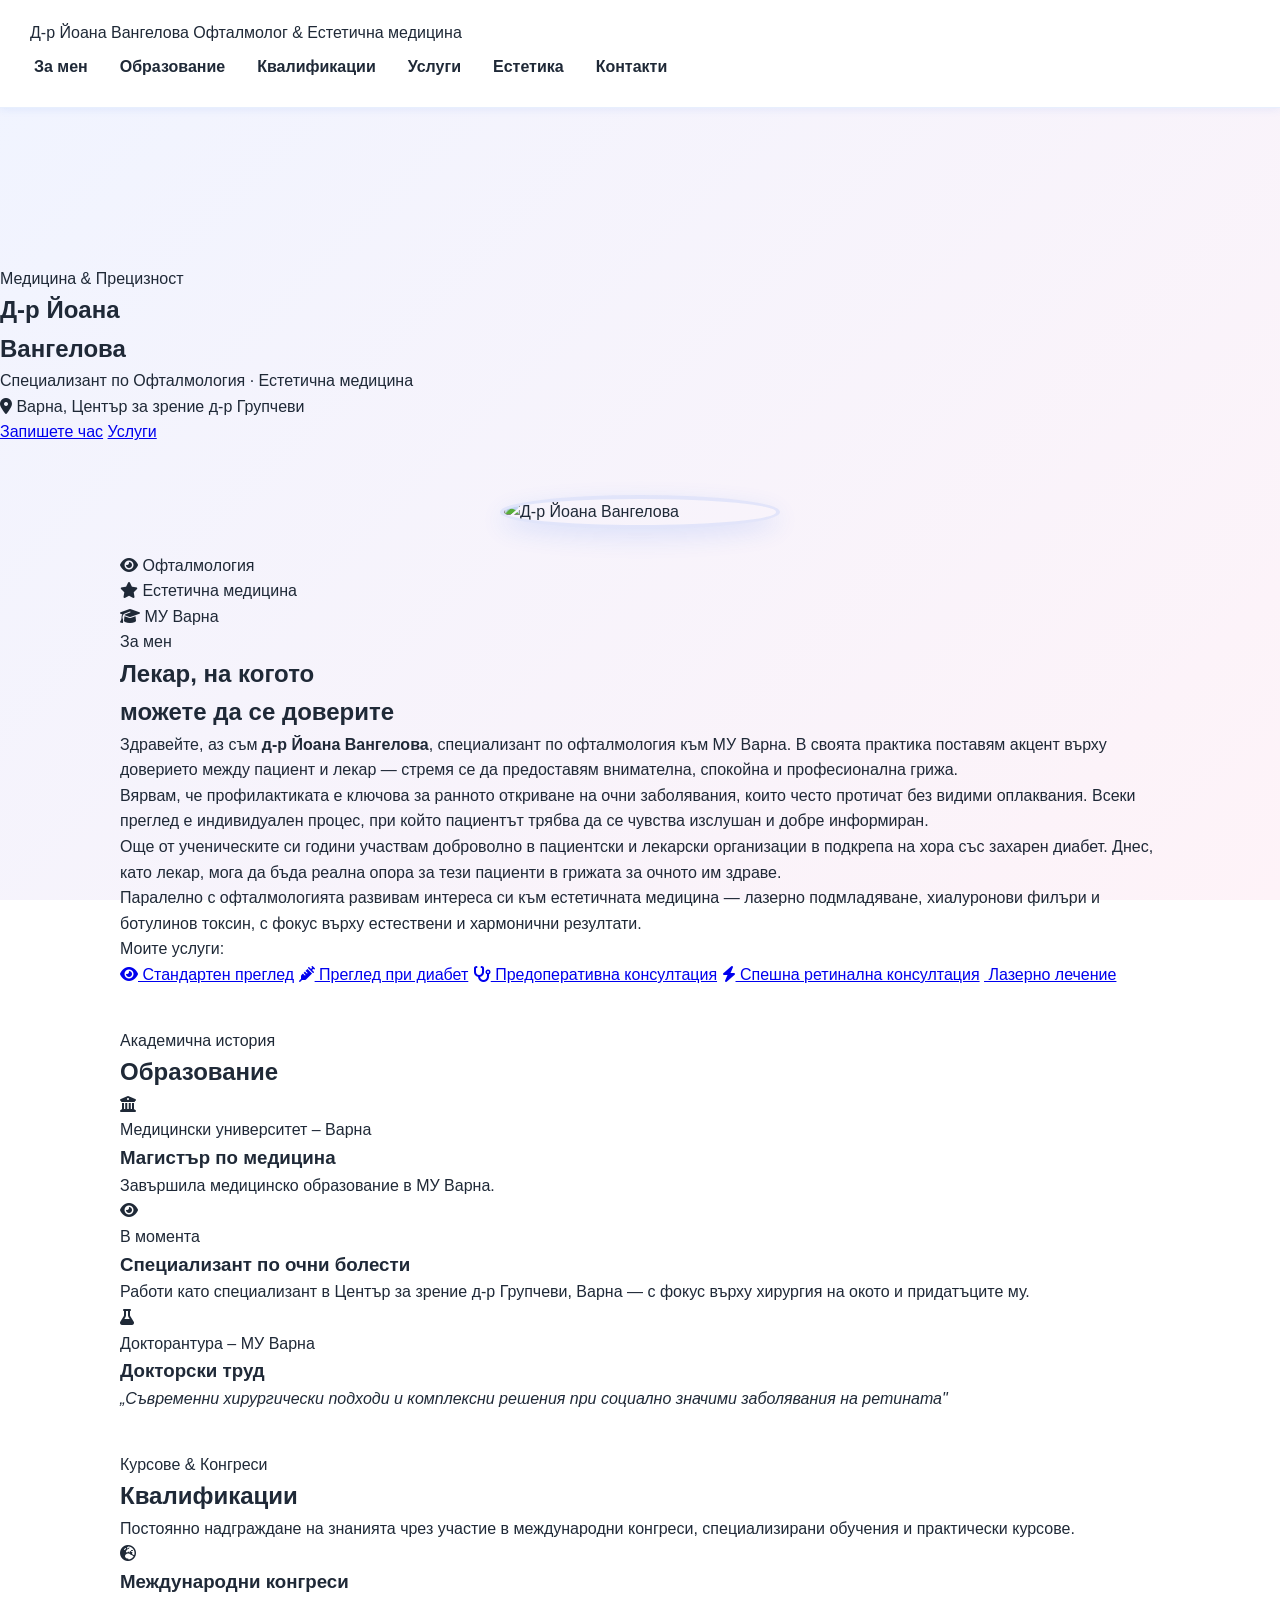
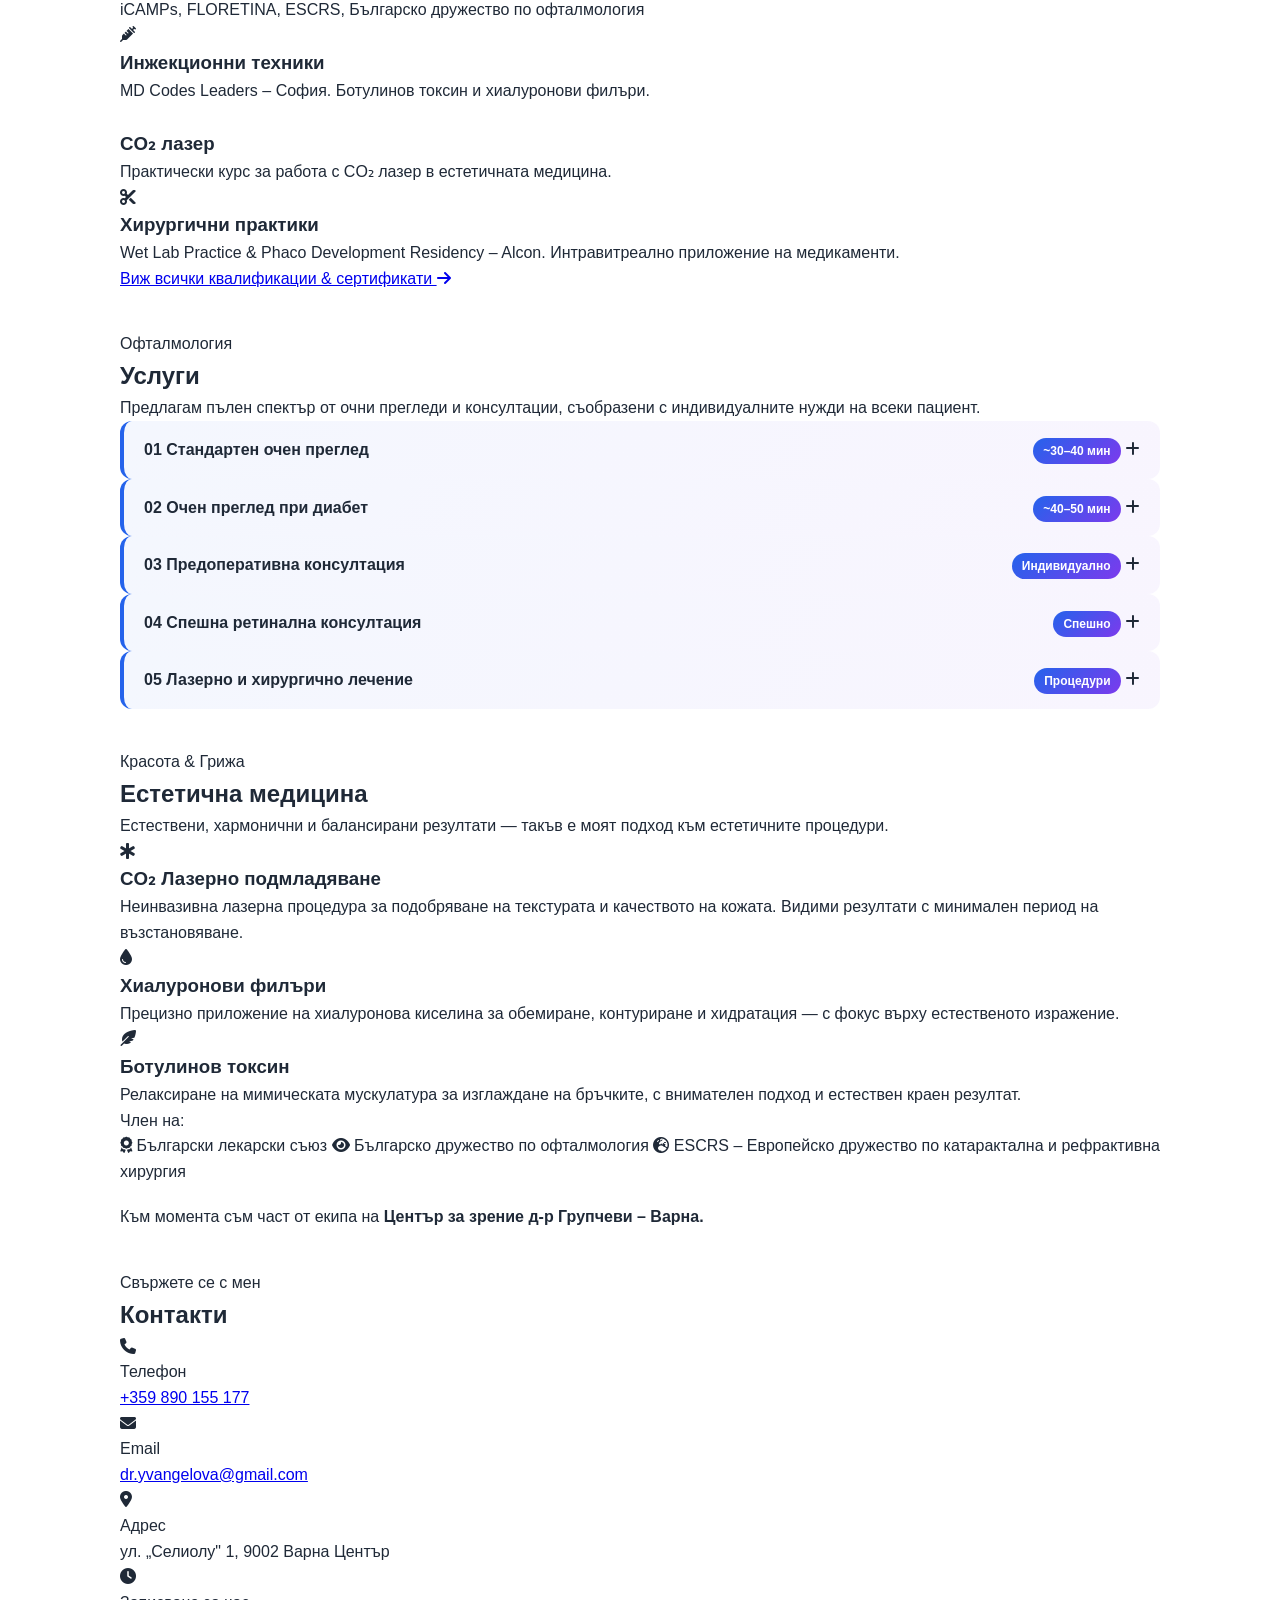
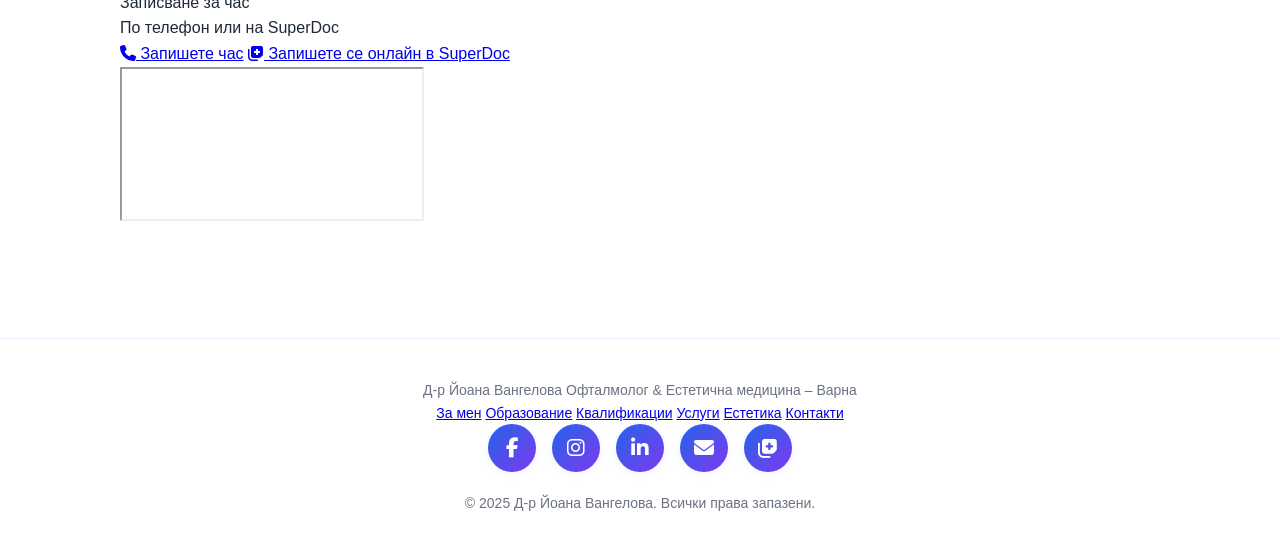
==== commit f00cd20c: "Update fmt.Println message from 'Hello' to 'Goodbye'" ====
--- a/index.html
+++ b/index.html
@@ -3,418 +3,497 @@
 <head>
   <meta charset="utf-8">
   <meta name="viewport" content="width=device-width,initial-scale=1">
-  <meta name="description" content="Д-р Йоана Вангелова - Специалист офталмолог и естетична медицина във Варна. Прегледи, консултации, лазерни процедури и естетични процедури.">
-  <meta name="keywords" content="офталмолог, очен лекар, естетична медицина, CO2 лазер, филъри, Варна">
-  <meta name="theme-color" content="#2563eb">
+  <meta name="description" content="Д-р Йоана Вангелова – Специалист офталмолог и естетична медицина. Прегледи, консултации, лазерни процедури и естетични процедури в гр. Варна.">
+  <meta name="keywords" content="офталмолог, очен лекар, естетична медицина, CO2 лазер, филъри, Варна, диабетна ретинопатия">
+  <meta name="theme-color" content="#0A1628">
   <title>Д-р Йоана Вангелова – Офталмолог & Естетична медицина</title>
 
-  <link href="https://fonts.googleapis.com/css2?family=Inter:wght@400;600;700&display=swap" rel="stylesheet">
+  <link rel="preconnect" href="https://fonts.googleapis.com">
+  <link rel="preconnect" href="https://fonts.gstatic.com" crossorigin>
+  <link href="https://fonts.googleapis.com/css2?family=Cormorant+Garamond:ital,wght@0,400;0,600;0,700;1,400;1,600&family=DM+Sans:wght@300;400;500;600&display=swap" rel="stylesheet">
   <link rel="stylesheet" href="https://cdnjs.cloudflare.com/ajax/libs/font-awesome/6.4.0/css/all.min.css"/>
   <link rel="stylesheet" href="style.css">
 </head>
 <body>
 
-  <header>
-    <div class="logo">
-      <h1>Д-р Йоана Вангелова</h1>
-      <p class="subtitle">Офталмолог & Естетична медицина</p>
+  <!-- NAVIGATION -->
+  <header id="site-header">
+    <div class="header-inner">
+      <div class="logo">
+        <span class="logo-name">Д-р Йоана Вангелова</span>
+        <span class="logo-title">Офталмолог &amp; Естетична медицина</span>
+      </div>
+
+      <button class="menu-toggle" aria-label="Меню" aria-expanded="false" aria-controls="main-nav">
+        <span></span><span></span><span></span>
+      </button>
+
+      <nav id="main-nav">
+        <a href="#about">За мен</a>
+        <a href="#education">Образование</a>
+        <a href="qualifications.html">Квалификации</a>
+        <a href="#services">Услуги</a>
+        <a href="#aesthetics">Естетика</a>
+        <a href="#contact">Контакти</a>
+      </nav>
     </div>
-
-    <button class="menu-toggle" aria-label="Меню" aria-expanded="false" aria-controls="main-nav">
+  </header>
+
+  <!-- HERO -->
+  <section class="hero" id="hero">
+    <div class="hero-bg">
+      <canvas id="irisCanvas" aria-hidden="true"></canvas>
+    </div>
+    <div class="hero-content">
+      <p class="hero-eyebrow">Медицина &amp; Прецизност</p>
+      <h1 class="hero-name">Д-р Йоана<br>Вангелова</h1>
+      <p class="hero-role">Специализант по Офталмология &middot; Естетична медицина</p>
+      <p class="hero-location"><i class="fas fa-map-marker-alt"></i> Варна, Център за зрение д-р Групчеви</p>
+      <div class="hero-actions">
+        <a href="#contact" class="btn-primary">Запишете час</a>
+        <a href="#services" class="btn-ghost">Услуги</a>
+      </div>
+    </div>
+    <div class="hero-scroll-hint" aria-hidden="true">
       <span></span>
-      <span></span>
-      <span></span>
-    </button>
-
-    <nav id="main-nav">
-      <a href="#about">За мен</a>
-      <a href="#education">Образование</a>
-      <a href="#qualifications">Квалификации</a>
-      <a href="#services">Услуги</a>
-      <a href="#bio">Естетика</a>
-      <a href="#contact">Контакти</a>
-    </nav>
-  </header>
+    </div>
+  </section>
 
   <main>
-    <section id="about" class="card">
-      <h2>За мен</h2>
-      <img src="an.jpg" alt="Д-р Йоана Вангелова" class="photo" loading="lazy">
-
-      <p>Здравейте, аз съм <strong>д-р Йоана Вангелова</strong>, специализант по офталмология във Варна.</p>
-
-      <p>В своята практика поставям акцент върху доверието между пациент и лекар и се стремя да предоставям внимателна, спокойна и професионална грижа. За мен всеки преглед е индивидуален процес, в който пациентът трябва да се чувства изслушан и добре информиран.</p>
-
-      <p>Вярвам, че профилактиката е ключова за ранното откриване на очни заболявания, които често протичат без оплаквания. С тази цел предлагам</p>
-      <p>👉 <a class="service-link" href="#service-standard"><strong>Стандартен очен преглед</strong></a>,<br>
-      подходящ за профилактика, замъглено зрение, главоболие или очен дискомфорт и за пациенти, които искат да се погрижат навреме за зрението си.</p>
-
-      <p>Още от ученическите си години участвам доброволно в пациентски и лекарски организации в подкрепа на хора със захарен диабет. Днес, като лекар, мога да бъда реална опора за тези пациенти в грижата за очното им здраве. За тях предлагам</p>
-      <p>👉 <a class="service-link" href="#service-diabetes"><strong>Очен преглед при диабет</strong></a>,<br>
-      с фокус върху ранната диагностика и проследяване на диабетните промени в окото, включително диабетна ретинопатия.</p>
-
-      <p>Професионалните ми интереси са насочени към хирургията на окото и придатъците му. Извършвам консултации, оценка на медицинската документация и подготовка на пациенти при необходимост от оперативно лечение. За тази цел предлагам</p>
-      <p>👉 <a class="service-link" href="#service-preop"><strong>Предоперативна консултация</strong></a>,<br>
-      подходяща за пациенти, които търсят яснота, сигурност и информирано решение.</p>
-
-      <p>При внезапни зрителни симптоми или съмнение за сериозно засягане на ретината е от изключително значение навременното медицинско мнение. В такива случаи извършвам</p>
-      <p>👉 <a class="service-link" href="#service-urgent"><strong>Спешна ретинална консултация</strong></a>,<br>
-      насочена към бърза оценка, преценка за спешност и последващи действия при необходимост.</p>
-
-      <p>Извършвам също консултации и насочване при състояния, изискващи</p>
-      <p>👉 <a class="service-link" href="#service-laser"><strong>Лазерно и хирургично лечение</strong></a>,<br>
-      с последващо проследяване и координация на грижата за пациента.</p>
-
-      <p>Паралелно с офталмологията развивам и своя интерес към естетичната медицина. Извършвам лазерно подмладяване, процедури с хиалуронови филъри и ботулинов токсин, като винаги се стремя към естествени, хармонични и балансирани резултати.</p>
-
-      <p>За мен е важно пациентите ми да се чувстват спокойни, уверени и добре информирани по време на прегледа и лечението. Вярвам, че добрата комуникация и доверието са в основата на успешната и дългосрочна медицинска грижа.</p>
-    </section>
-
-    <section id="education" class="card">
-      <h2>Образование</h2>
-      <ul>
-        <li>Медицински университет – Варна</li>
-        <li>Специализант по очни болести</li>
-        <li>Докторант към МУ Варна с дисертация: <em>“Съвременни хирургически подходи и комплексни решения при социално значими заболявания на ретината”</em></li>
-      </ul>
-    </section>
-
-    <section id="qualifications" class="card">
-      <h2>Квалификации</h2>
-      <ul>
-        <li>Участие в национални и международни конгреси: iCAMPs, FLORETINA, ESCRS, БДО и др.</li>
-        <li>Курсове и обучения:
-          <ul>
-            <li>MD Codes Leaders София</li>
-            <li>Инжектиране на ботулинов токсин и хиалуронови филъри</li>
-            <li>Работа с CO₂ лазер</li>
-            <li>Wet Lab Practice – Alcon</li>
-            <li>Phaco Development Residency – Alcon</li>
-            <li>Интравитреално приложение на медикаменти</li>
-          </ul>
-        </li>
-      </ul>
-    </section>
-
-    <section id="services" class="card">
-      <h2>Услуги</h2>
-
-      <ul class="services-list">
-        <!-- purvo -->
-        <li class="service-item" id="service-standard">
-          <button class="service-toggle" type="button" aria-expanded="false">
-            <span>Стандартен очен преглед</span>
-            <i class="fa-solid fa-chevron-down" aria-hidden="true"></i>
-          </button>
-
-          <div class="service-content" role="region">
-            <div class="service-content-inner">
-              <div class="service-card">
-                <div class="service-card-head">
-                  <span class="service-badge">~30–40 мин</span>
+
+    <!-- ABOUT -->
+    <section id="about" class="section">
+      <div class="section-inner about-grid">
+        <div class="about-image-col">
+          <div class="photo-frame">
+            <img src="an (1).jpg" alt="Д-р Йоана Вангелова" class="photo" loading="lazy">
+            <div class="photo-accent"></div>
+          </div>
+          <div class="about-card-stat">
+            <div class="stat-item">
+              <span class="stat-icon"><i class="fas fa-eye"></i></span>
+              <span class="stat-label">Офталмология</span>
+            </div>
+            <div class="stat-divider"></div>
+            <div class="stat-item">
+              <span class="stat-icon"><i class="fas fa-star"></i></span>
+              <span class="stat-label">Естетична медицина</span>
+            </div>
+            <div class="stat-divider"></div>
+            <div class="stat-item">
+              <span class="stat-icon"><i class="fas fa-graduation-cap"></i></span>
+              <span class="stat-label">МУ Варна</span>
+            </div>
+          </div>
+        </div>
+
+        <div class="about-text-col">
+          <div class="section-label">За мен</div>
+          <h2 class="section-title">Лекар, на когото<br>можете да се доверите</h2>
+
+          <p>Здравейте, аз съм <strong>д-р Йоана Вангелова</strong>, специализант по офталмология към МУ Варна. В своята практика поставям акцент върху доверието между пациент и лекар — стремя се да предоставям внимателна, спокойна и професионална грижа.</p>
+
+          <p>Вярвам, че профилактиката е ключова за ранното откриване на очни заболявания, които често протичат без видими оплаквания. Всеки преглед е индивидуален процес, при който пациентът трябва да се чувства изслушан и добре информиран.</p>
+
+          <p>Още от ученическите си години участвам доброволно в пациентски и лекарски организации в подкрепа на хора със захарен диабет. Днес, като лекар, мога да бъда реална опора за тези пациенти в грижата за очното им здраве.</p>
+
+          <p>Паралелно с офталмологията развивам интереса си към естетичната медицина — лазерно подмладяване, хиалуронови филъри и ботулинов токсин, с фокус върху естествени и хармонични резултати.</p>
+
+          <div class="about-services-links">
+            <p class="about-services-label">Моите услуги:</p>
+            <div class="service-pills">
+              <a class="pill" href="#service-standard"><i class="fas fa-eye"></i> Стандартен преглед</a>
+              <a class="pill" href="#service-diabetes"><i class="fas fa-syringe"></i> Преглед при диабет</a>
+              <a class="pill" href="#service-preop"><i class="fas fa-stethoscope"></i> Предоперативна консултация</a>
+              <a class="pill" href="#service-urgent"><i class="fas fa-bolt"></i> Спешна ретинална консултация</a>
+              <a class="pill" href="#service-laser"><i class="fas fa-laser-pointer"></i> Лазерно лечение</a>
+            </div>
+          </div>
+        </div>
+      </div>
+    </section>
+
+    <!-- EDUCATION -->
+    <section id="education" class="section section-alt">
+      <div class="section-inner">
+        <div class="section-label">Академична история</div>
+        <h2 class="section-title">Образование</h2>
+
+        <div class="timeline">
+          <div class="timeline-item">
+            <div class="timeline-dot"><i class="fas fa-university"></i></div>
+            <div class="timeline-content">
+              <p class="timeline-period">Медицински университет – Варна</p>
+              <h3 class="timeline-title">Магистър по медицина</h3>
+              <p class="timeline-desc">Завършила медицинско образование в МУ Варна.</p>
+            </div>
+          </div>
+
+          <div class="timeline-item">
+            <div class="timeline-dot"><i class="fas fa-eye"></i></div>
+            <div class="timeline-content">
+              <p class="timeline-period">В момента</p>
+              <h3 class="timeline-title">Специализант по очни болести</h3>
+              <p class="timeline-desc">Работи като специализант в Център за зрение д-р Групчеви, Варна — с фокус върху хирургия на окото и придатъците му.</p>
+            </div>
+          </div>
+
+          <div class="timeline-item">
+            <div class="timeline-dot"><i class="fas fa-flask"></i></div>
+            <div class="timeline-content">
+              <p class="timeline-period">Докторантура &ndash; МУ Варна</p>
+              <h3 class="timeline-title">Докторски труд</h3>
+              <p class="timeline-desc"><em>„Съвременни хирургически подходи и комплексни решения при социално значими заболявания на ретината"</em></p>
+            </div>
+          </div>
+        </div>
+      </div>
+    </section>
+
+    <!-- QUALIFICATIONS TEASER -->
+    <section id="qualifications-teaser" class="section">
+      <div class="section-inner">
+        <div class="section-label">Курсове &amp; Конгреси</div>
+        <h2 class="section-title">Квалификации</h2>
+        <p class="section-intro">Постоянно надграждане на знанията чрез участие в международни конгреси, специализирани обучения и практически курсове.</p>
+
+        <div class="qual-grid">
+          <div class="qual-card">
+            <div class="qual-icon"><i class="fas fa-globe-europe"></i></div>
+            <h3>Международни конгреси</h3>
+            <p>iCAMPs, FLORETINA, ESCRS, Българско дружество по офталмология</p>
+          </div>
+          <div class="qual-card">
+            <div class="qual-icon"><i class="fas fa-syringe"></i></div>
+            <h3>Инжекционни техники</h3>
+            <p>MD Codes Leaders – София. Ботулинов токсин и хиалуронови филъри.</p>
+          </div>
+          <div class="qual-card">
+            <div class="qual-icon"><i class="fas fa-laser-pointer"></i></div>
+            <h3>CO₂ лазер</h3>
+            <p>Практически курс за работа с CO₂ лазер в естетичната медицина.</p>
+          </div>
+          <div class="qual-card">
+            <div class="qual-icon"><i class="fas fa-cut"></i></div>
+            <h3>Хирургични практики</h3>
+            <p>Wet Lab Practice &amp; Phaco Development Residency – Alcon. Интравитреално приложение на медикаменти.</p>
+          </div>
+        </div>
+
+        <div class="qual-cta">
+          <a href="qualifications.html" class="btn-primary">Виж всички квалификации &amp; сертификати <i class="fas fa-arrow-right"></i></a>
+        </div>
+      </div>
+    </section>
+
+    <!-- SERVICES -->
+    <section id="services" class="section section-alt">
+      <div class="section-inner">
+        <div class="section-label">Офталмология</div>
+        <h2 class="section-title">Услуги</h2>
+        <p class="section-intro">Предлагам пълен спектър от очни прегледи и консултации, съобразени с индивидуалните нужди на всеки пациент.</p>
+
+        <div class="services-accordion">
+
+          <div class="service-item" id="service-standard">
+            <button class="service-toggle" type="button" aria-expanded="false">
+              <div class="service-toggle-left">
+                <span class="service-num">01</span>
+                <span class="service-toggle-name">Стандартен очен преглед</span>
+              </div>
+              <div class="service-toggle-right">
+                <span class="service-badge">~30–40 мин</span>
+                <i class="fa-solid fa-plus" aria-hidden="true"></i>
+              </div>
+            </button>
+            <div class="service-content" role="region">
+              <div class="service-content-inner">
+                <div class="service-cols">
+                  <div>
+                    <p class="service-lead">Подходящ при профилактика, замъглено зрение, главоболие или очен дискомфорт.</p>
+                    <p>Стандартният очен преглед включва обстоен преглед на зрението и очното здраве, с достатъчно време за обсъждане на резултатите и следващите стъпки.</p>
+                  </div>
+                  <div>
+                    <p class="service-sub-title">Подходящ за:</p>
+                    <ul class="service-bullets">
+                      <li><i class="fas fa-check"></i> Профилактичен преглед</li>
+                      <li><i class="fas fa-check"></i> Замъглено или влошено зрение</li>
+                      <li><i class="fas fa-check"></i> Главоболие с очен характер</li>
+                      <li><i class="fas fa-check"></i> Дискомфорт или умора на очите</li>
+                    </ul>
+                    <div class="service-chips">
+                      <span class="chip"><i class="fas fa-user"></i> Възрастни</span>
+                      <span class="chip"><i class="fas fa-child"></i> Деца над 5 г.</span>
+                    </div>
+                  </div>
                 </div>
-
-                <p class="service-lead">
-                  Подходящ при профилактика, замъглено зрение, главоболие или очен дискомфорт от друго естество.
-                </p>
-
-                <p class="service-desc">
-                  Стандартният очен преглед включва обстоен преглед на зрението и очното здраве, както и време за обсъждане
-                  на резултатите и последващите стъпки.
-                </p>
-
-                <div class="service-meta">
-                  <span class="service-chip"><i class="fa-solid fa-user"></i> Възрастни</span>
-                  <span class="service-chip"><i class="fa-solid fa-child-reaching"></i> Деца над 5 г.</span>
+              </div>
+            </div>
+          </div>
+
+          <div class="service-item" id="service-diabetes">
+            <button class="service-toggle" type="button" aria-expanded="false">
+              <div class="service-toggle-left">
+                <span class="service-num">02</span>
+                <span class="service-toggle-name">Очен преглед при диабет</span>
+              </div>
+              <div class="service-toggle-right">
+                <span class="service-badge">~40–50 мин</span>
+                <i class="fa-solid fa-plus" aria-hidden="true"></i>
+              </div>
+            </button>
+            <div class="service-content" role="region">
+              <div class="service-content-inner">
+                <div class="service-cols">
+                  <div>
+                    <p class="service-lead">Скрининг за диабетна ретинопатия. Диабетът може да засегне зрението без ранни симптоми — редовният преглед е ключов.</p>
+                    <p>Специализиран преглед с фокус върху ранната диагностика и проследяване на диабетните промени в окото.</p>
+                    <div class="service-note"><i class="fas fa-info-circle"></i> Препоръчва се поне веднъж годишно или според индивидуалния риск.</div>
+                  </div>
+                  <div>
+                    <p class="service-sub-title">Включва:</p>
+                    <ul class="service-bullets">
+                      <li><i class="fas fa-check"></i> Оценка на ретиналния статус</li>
+                      <li><i class="fas fa-check"></i> Ранно откриване на диабетна ретинопатия</li>
+                      <li><i class="fas fa-check"></i> Определяне на риск и честота на проследяване</li>
+                      <li><i class="fas fa-check"></i> Писмени препоръки</li>
+                    </ul>
+                  </div>
                 </div>
               </div>
             </div>
           </div>
-        </li>
-
-        <!-- vtori -->
-        <li class="service-item" id="service-diabetes">
-          <button class="service-toggle" type="button" aria-expanded="false">
-            <span>Очен преглед при диабет</span>
-            <i class="fa-solid fa-chevron-down" aria-hidden="true"></i>
-          </button>
-
-          <div class="service-content" role="region">
-            <div class="service-content-inner">
-              <div class="service-card">
-                <div class="service-card-head">
-                  <span class="service-badge">~40–50 мин</span>
+
+          <div class="service-item" id="service-preop">
+            <button class="service-toggle" type="button" aria-expanded="false">
+              <div class="service-toggle-left">
+                <span class="service-num">03</span>
+                <span class="service-toggle-name">Предоперативна консултация</span>
+              </div>
+              <div class="service-toggle-right">
+                <span class="service-badge">Индивидуално</span>
+                <i class="fa-solid fa-plus" aria-hidden="true"></i>
+              </div>
+            </button>
+            <div class="service-content" role="region">
+              <div class="service-content-inner">
+                <div class="service-cols">
+                  <div>
+                    <p class="service-lead">Допълнително мнение при оперативни показания – катаракта, заболявания на ретината и други.</p>
+                    <p>Продължителността зависи от конкретния случай. Целта е информирано решение и ясен план за лечение.</p>
+                    <div class="service-note"><i class="fas fa-info-circle"></i> Информирано решение и ясен план.</div>
+                  </div>
+                  <div>
+                    <p class="service-sub-title">Включва:</p>
+                    <ul class="service-bullets">
+                      <li><i class="fas fa-check"></i> Обстойна оценка на състоянието</li>
+                      <li><i class="fas fa-check"></i> Обсъждане на показанията за операция</li>
+                      <li><i class="fas fa-check"></i> Планиране на диагностични стъпки</li>
+                      <li><i class="fas fa-check"></i> Насочване за хирургично лечение</li>
+                    </ul>
+                  </div>
                 </div>
-
-                <p class="service-lead">
-                  <strong>Скрининг за диабетна ретинопатия.</strong> Диабетът може да засегне зрението без ранни симптоми.
-                  Редовният очен преглед е ключов за навременно откриване на промени в ретината.
-                </p>
-
-                <p class="service-desc" style="margin-bottom:10px;">
-                  <strong>Какво включва:</strong>
-                </p>
-
-                <ul class="service-bullets">
-                  <li>Оценка на ретиналния статус</li>
-                  <li>Ранно откриване на диабетна ретинопатия</li>
-                  <li>Определяне на риск и честота на проследяване</li>
-                  <li>Писмени препоръки</li>
-                </ul>
-
-                <div class="service-note">
-                  Препоръчва се поне веднъж годишно или според индивидуалния риск.
+              </div>
+            </div>
+          </div>
+
+          <div class="service-item" id="service-urgent">
+            <button class="service-toggle" type="button" aria-expanded="false">
+              <div class="service-toggle-left">
+                <span class="service-num">04</span>
+                <span class="service-toggle-name">Спешна ретинална консултация</span>
+              </div>
+              <div class="service-toggle-right">
+                <span class="service-badge service-badge--urgent">Спешно</span>
+                <i class="fa-solid fa-plus" aria-hidden="true"></i>
+              </div>
+            </button>
+            <div class="service-content" role="region">
+              <div class="service-content-inner">
+                <div class="service-cols">
+                  <div>
+                    <p class="service-lead">При внезапни зрителни симптоми или съмнение за отлепване на ретината — осигурява се приоритетен преглед.</p>
+                    <p class="service-sub-title" style="margin-top:12px;">Симптоми, изискващи спешна оценка:</p>
+                    <ul class="service-bullets">
+                      <li><i class="fas fa-exclamation-triangle" style="color:#e07b39;"></i> Светкавици в зрителното поле</li>
+                      <li><i class="fas fa-exclamation-triangle" style="color:#e07b39;"></i> Внезапни „мушици" или сенки</li>
+                      <li><i class="fas fa-exclamation-triangle" style="color:#e07b39;"></i> Усещане за „черна завеса"</li>
+                      <li><i class="fas fa-exclamation-triangle" style="color:#e07b39;"></i> Рязко влошаване на зрението</li>
+                    </ul>
+                  </div>
+                  <div>
+                    <p class="service-sub-title">Включва:</p>
+                    <ul class="service-bullets">
+                      <li><i class="fas fa-check"></i> Оценка на ретиналния статус</li>
+                      <li><i class="fas fa-check"></i> Преценка за спешност</li>
+                      <li><i class="fas fa-check"></i> Насочване за хирургично лечение при нужда</li>
+                      <li><i class="fas fa-check"></i> Координация и проследяване</li>
+                    </ul>
+                    <a href="tel:+359890155177" class="btn-urgent"><i class="fas fa-phone"></i> Обадете се сега</a>
+                  </div>
                 </div>
               </div>
             </div>
           </div>
-        </li>
-
-        <!-- treti -->
-        <li class="service-item" id="service-preop">
-          <button class="service-toggle" type="button" aria-expanded="false">
-            <span>Предоперативна консултация</span>
-            <i class="fa-solid fa-chevron-down" aria-hidden="true"></i>
-          </button>
-
-          <div class="service-content" role="region">
-            <div class="service-content-inner">
-              <div class="service-card">
-                <div class="service-card-head">
-                  <span class="service-badge">Индивидуално</span>
+
+          <div class="service-item" id="service-laser">
+            <button class="service-toggle" type="button" aria-expanded="false">
+              <div class="service-toggle-left">
+                <span class="service-num">05</span>
+                <span class="service-toggle-name">Лазерно и хирургично лечение</span>
+              </div>
+              <div class="service-toggle-right">
+                <span class="service-badge">Процедури</span>
+                <i class="fa-solid fa-plus" aria-hidden="true"></i>
+              </div>
+            </button>
+            <div class="service-content" role="region">
+              <div class="service-content-inner">
+                <div class="service-cols">
+                  <div>
+                    <p class="service-lead">Консултации и насочване при състояния, изискващи специализирано лазерно или хирургично лечение.</p>
+                  </div>
+                  <div>
+                    <p class="service-sub-title">Включва:</p>
+                    <ul class="service-bullets">
+                      <li><i class="fas fa-check"></i> Лазерни терапевтични процедури</li>
+                      <li><i class="fas fa-check"></i> Микрохирургични интервенции (при показания)</li>
+                      <li><i class="fas fa-check"></i> Последващо проследяване и координация</li>
+                    </ul>
+                  </div>
                 </div>
-
-                <p class="service-lead">
-                  Възможност за допълнително мнение при оперативни показания – катаракта,
-                  заболявания на ретината и други състояния, налагащи хирургично лечение.
-                  Продължителността зависи от конкретния случай.
-                </p>
-
-                <p class="service-desc" style="margin-bottom:10px;">
-                  <strong>Какво включва:</strong>
-                </p>
-
-                <ul class="service-bullets">
-                  <li>Обстойна оценка на състоянието</li>
-                  <li>Обсъждане на показанията за операция</li>
-                  <li>Планиране на следващи диагностични или терапевтични стъпки</li>
-                  <li>Насочване и подготовка за хирургично лечение при необходимост</li>
-                </ul>
-
-                <div class="service-note">
-                  Информирано решение и ясен план.
-                </div>
-              </div>
-            </div>
-          </div>
-        </li>
-
-        <!-- chetvurti -->
-        <li class="service-item" id="service-urgent">
-          <button class="service-toggle" type="button" aria-expanded="false">
-            <span>Спешна ретинална консултация</span>
-            <i class="fa-solid fa-chevron-down" aria-hidden="true"></i>
-          </button>
-
-          <div class="service-content" role="region">
-            <div class="service-content-inner">
-              <div class="service-card">
-                <div class="service-card-head">
-                  <span class="service-badge">Спешно</span>
-                </div>
-
-                <p class="service-lead">
-                  При внезапни зрителни симптоми или съмнение за отлепване на ретината.
-                  Осигурява се приоритетен преглед при необходимост.
-                </p>
-
-                <p class="service-desc" style="margin-bottom:10px;">
-                  <strong>Подходяща при поява на:</strong>
-                </p>
-
-                <ul class="service-bullets">
-                  <li>Светкавици</li>
-                  <li>Внезапни „мушици“ или сенки</li>
-                  <li>Усещане за „черна завеса“</li>
-                  <li>Рязко влошаване на зрението</li>
-                </ul>
-
-                <p class="service-desc" style="margin-bottom:10px;">
-                  При тези симптоми е препоръчително бързо медицинско мнение.
-                </p>
-
-                <p class="service-desc" style="margin-bottom:10px;">
-                  <strong>Какво включва:</strong>
-                </p>
-
-                <ul class="service-bullets">
-                  <li>Оценка на ретиналния статус</li>
-                  <li>Преценка за спешност</li>
-                  <li>Насочване към хирургично лечение при нужда</li>
-                  <li>Координация и проследяване</li>
-                </ul>
-              </div>
-            </div>
-          </div>
-        </li>
-
-        <!-- peti -->
-        <li class="service-item" id="service-laser">
-          <button class="service-toggle" type="button" aria-expanded="false">
-            <span>Лазерно и хирургично лечение</span>
-            <i class="fa-solid fa-chevron-down" aria-hidden="true"></i>
-          </button>
-
-          <div class="service-content" role="region">
-            <div class="service-content-inner">
-              <div class="service-card">
-                <div class="service-card-head">
-                  <span class="service-badge">Процедури</span>
-                </div>
-
-                <ul class="service-bullets">
-                  <li>лазерни терапевтични процедури</li>
-                  <li>микрохирургични интервенции (според показанията)</li>
-                </ul>
-              </div>
-            </div>
-          </div>
-        </li>
-      </ul>
-    </section>
-
-    <section id="bio" class="card">
-      <h2>Естетика</h2>
-      <p>Член на Български лекарски съюз, Българско дружество по офталмология и Европейско дружество по катарактална и рефрактивна хирургия (ESCRS).</p>
-      <p>Към момента съм част от екипа специалисти на <strong>Център за зрение д-р Групчеви – Варна</strong>.</p>
-    </section>
-
-    <section id="contact" class="card">
-      <h2>Контакти</h2>
-      <p>Lorem Ipsum е елементарен примерен текст, използван в печатарската и типографската индустрия. Lorem Ipsum е индустриален стандарт от около 1500 година, когато неизвестен печатар взема няколко печатарски букви и ги разбърква, за да напечата с тях книга с примерни шрифтове. Този начин не само е оцелял повече от 5 века, но е навлязъл и в публикуването на електронни издания като е запазен почти без промяна. Популяризиран е през 60те години на 20ти век със издаването на Letraset листи, съдържащи Lorem Ipsum пасажи, популярен е и в наши дни във софтуер за печатни издания като Aldus PageMaker, който включва различни версии на Lorem Ipsum.</p>
-
-      <div class="map-container">
-        <iframe
-          src="https://www.google.com/maps/embed?pb=!1m18!1m12!1m3!1d2935.019392083087!2d27.915228776457234!3d43.21399787113243!2m3!1f0!2f0!3f0!3m2!1i1024!2i768!4f13.1!3m3!1m2!1s0x40a453ef18346f5d%3A0xd2a2ff6e5f19f5f2!2sul.%20%22Seliolu%22%201%2C%209002%20Varna%20Center%2C%20Varna!5e0!3m2!1sbg!2sbg!4v1690001111111!5m2!1sbg!2sbg"
-          allowfullscreen=""
-          loading="lazy"
-          referrerpolicy="no-referrer-when-downgrade"
-          title="Карта - ул. Селиолу 1, Варна"
-        ></iframe>
-      </div>
-      <p><strong>Телефон:</strong> <a href="tel:+359890155177">+359 890 155 177</a></p>
-      <p><strong>Email:</strong> <a href="mailto:dr.yvangelova@gmail.com">dr.yvangelova@gmail.com</a></p>
-      <p><strong>Адрес:</strong> Варна Център, ул. „Селиолу“ 1, 9002 Варна</p>
-      <a href="tel:+359890155177" class="btn">Запишете час</a>
-    </section>
+              </div>
+            </div>
+          </div>
+
+        </div><!-- /services-accordion -->
+      </div>
+    </section>
+
+    <!-- AESTHETICS -->
+    <section id="aesthetics" class="section">
+      <div class="section-inner">
+        <div class="section-label">Красота &amp; Грижа</div>
+        <h2 class="section-title">Естетична медицина</h2>
+        <p class="section-intro">Естествени, хармонични и балансирани резултати — такъв е моят подход към естетичните процедури.</p>
+
+        <div class="aesthetics-grid">
+          <div class="aes-card">
+            <div class="aes-icon"><i class="fas fa-star-of-life"></i></div>
+            <h3>CO₂ Лазерно подмладяване</h3>
+            <p>Неинвазивна лазерна процедура за подобряване на текстурата и качеството на кожата. Видими резултати с минимален период на възстановяване.</p>
+          </div>
+          <div class="aes-card">
+            <div class="aes-icon"><i class="fas fa-tint"></i></div>
+            <h3>Хиалуронови филъри</h3>
+            <p>Прецизно приложение на хиалуронова киселина за обемиране, контуриране и хидратация — с фокус върху естественото изражение.</p>
+          </div>
+          <div class="aes-card">
+            <div class="aes-icon"><i class="fas fa-feather-alt"></i></div>
+            <h3>Ботулинов токсин</h3>
+            <p>Релаксиране на мимическата мускулатура за изглаждане на бръчките, с внимателен подход и естествен краен резултат.</p>
+          </div>
+        </div>
+
+        <div class="memberships">
+          <p class="memberships-title">Член на:</p>
+          <div class="membership-tags">
+            <span class="mem-tag"><i class="fas fa-award"></i> Български лекарски съюз</span>
+            <span class="mem-tag"><i class="fas fa-eye"></i> Българско дружество по офталмология</span>
+            <span class="mem-tag"><i class="fas fa-globe-europe"></i> ESCRS – Европейско дружество по катарактална и рефрактивна хирургия</span>
+          </div>
+          <p style="margin-top:20px; color:var(--text-muted);">Към момента съм част от екипа на <strong style="color:var(--text);">Център за зрение д-р Групчеви – Варна.</strong></p>
+        </div>
+      </div>
+    </section>
+
+    <!-- CONTACT -->
+    <section id="contact" class="section section-alt">
+      <div class="section-inner">
+        <div class="section-label">Свържете се с мен</div>
+        <h2 class="section-title">Контакти</h2>
+
+        <div class="contact-grid">
+          <div class="contact-info">
+            <div class="contact-item">
+              <div class="contact-icon"><i class="fas fa-phone"></i></div>
+              <div>
+                <p class="contact-label">Телефон</p>
+                <a href="tel:+359890155177" class="contact-value">+359 890 155 177</a>
+              </div>
+            </div>
+            <div class="contact-item">
+              <div class="contact-icon"><i class="fas fa-envelope"></i></div>
+              <div>
+                <p class="contact-label">Email</p>
+                <a href="mailto:dr.yvangelova@gmail.com" class="contact-value">dr.yvangelova@gmail.com</a>
+              </div>
+            </div>
+            <div class="contact-item">
+              <div class="contact-icon"><i class="fas fa-map-marker-alt"></i></div>
+              <div>
+                <p class="contact-label">Адрес</p>
+                <p class="contact-value">ул. „Селиолу" 1, 9002 Варна Център</p>
+              </div>
+            </div>
+            <div class="contact-item">
+              <div class="contact-icon"><i class="fas fa-clock"></i></div>
+              <div>
+                <p class="contact-label">Записване за час</p>
+                <p class="contact-value">По телефон или на SuperDoc</p>
+              </div>
+            </div>
+
+            <a href="tel:+359890155177" class="btn-primary btn-full"><i class="fas fa-phone"></i> Запишете час</a>
+            <a href="https://superdoc.bg/lekar/yoana-vangelova" class="btn-ghost btn-full" target="_blank" rel="noopener">
+              <i class="fa-solid fa-notes-medical"></i> Запишете се онлайн в SuperDoc
+            </a>
+          </div>
+
+          <div class="contact-map">
+            <iframe
+              src="https://www.google.com/maps/embed?pb=!1m18!1m12!1m3!1d2935.019392083087!2d27.915228776457234!3d43.21399787113243!2m3!1f0!2f0!3f0!3m2!1i1024!2i768!4f13.1!3m3!1m2!1s0x40a453ef18346f5d%3A0xd2a2ff6e5f19f5f2!2sul.%20%22Seliolu%22%201%2C%209002%20Varna%20Center%2C%20Varna!5e0!3m2!1sbg!2sbg!4v1690001111111!5m2!1sbg!2sbg"
+              allowfullscreen=""
+              loading="lazy"
+              referrerpolicy="no-referrer-when-downgrade"
+              title="Карта – ул. Селиолу 1, Варна"
+            ></iframe>
+          </div>
+        </div>
+      </div>
+    </section>
+
   </main>
 
+  <!-- FOOTER -->
   <footer>
-    <div class="social">
-      <a href="https://www.facebook.com/profile.php?id=61553385333999" target="_blank" rel="noopener" aria-label="Facebook">
-        <i class="fab fa-facebook-f"></i>
-      </a>
-      <a href="https://www.instagram.com/dr.vangelova_/" target="_blank" rel="noopener" aria-label="Instagram">
-        <i class="fab fa-instagram"></i>
-      </a>
-      <a href="https://www.linkedin.com/in/yoana-vangelova-74577a33b/" target="_blank" rel="noopener" aria-label="LinkedIn">
-        <i class="fab fa-linkedin-in"></i>
-      </a>
-      <a href="mailto:dr.yvangelova@gmail.com" aria-label="Email">
-        <i class="fas fa-envelope"></i>
-      </a>
-      <a href="https://superdoc.bg/lekar/yoana-vangelova" target="_blank" rel="noopener" aria-label="SuperDoc App">
-        <i class="fa-solid fa-notes-medical"></i>
-      </a>
+    <div class="footer-inner">
+      <div class="footer-brand">
+        <span class="logo-name">Д-р Йоана Вангелова</span>
+        <span class="footer-tagline">Офталмолог &amp; Естетична медицина – Варна</span>
+      </div>
+
+      <div class="footer-links">
+        <a href="#about">За мен</a>
+        <a href="#education">Образование</a>
+        <a href="qualifications.html">Квалификации</a>
+        <a href="#services">Услуги</a>
+        <a href="#aesthetics">Естетика</a>
+        <a href="#contact">Контакти</a>
+      </div>
+
+      <div class="social">
+        <a href="https://www.facebook.com/profile.php?id=61553385333999" target="_blank" rel="noopener" aria-label="Facebook"><i class="fab fa-facebook-f"></i></a>
+        <a href="https://www.instagram.com/dr.vangelova_/" target="_blank" rel="noopener" aria-label="Instagram"><i class="fab fa-instagram"></i></a>
+        <a href="https://www.linkedin.com/in/yoana-vangelova-74577a33b/" target="_blank" rel="noopener" aria-label="LinkedIn"><i class="fab fa-linkedin-in"></i></a>
+        <a href="mailto:dr.yvangelova@gmail.com" aria-label="Email"><i class="fas fa-envelope"></i></a>
+        <a href="https://superdoc.bg/lekar/yoana-vangelova" target="_blank" rel="noopener" aria-label="SuperDoc"><i class="fa-solid fa-notes-medical"></i></a>
+      </div>
+
+      <p class="footer-copy">© 2025 Д-р Йоана Вангелова. Всички права запазени.</p>
     </div>
-    <p>© 2025 Д-р Йоана Вангелова. Всички права запазени.</p>
   </footer>
 
-  <script>
-    const toggle = document.querySelector('.menu-toggle');
-    const nav = document.querySelector('header nav');
-
-    toggle.addEventListener('click', () => {
-      const isOpen = nav.classList.toggle('open');
-      toggle.setAttribute('aria-expanded', String(isOpen));
-    });
-
-    document.querySelectorAll('a[href^="#"]').forEach(anchor => {
-      anchor.addEventListener('click', function (e) {
-        e.preventDefault();
-        const target = document.querySelector(this.getAttribute('href'));
-        if (target) {
-          target.scrollIntoView({ behavior: 'smooth', block: 'start' });
-          if (nav.classList.contains('open')) {
-            nav.classList.remove('open');
-            toggle.setAttribute('aria-expanded', 'false');
-          }
-         
-          history.pushState(null, '', this.getAttribute('href'));
-          openServiceByHash();
-        }
-      });
-    });
-
-    const observerOptions = { threshold: 0.1, rootMargin: '0px 0px -100px 0px' };
-    const observer = new IntersectionObserver((entries) => {
-      entries.forEach(entry => {
-        if (entry.isIntersecting) {
-          entry.target.style.opacity = '1';
-          entry.target.style.transform = 'translateY(0)';
-        }
-      });
-    }, observerOptions);
-
-    document.querySelectorAll('.card').forEach(card => observer.observe(card));
-
-    const navLinks = document.querySelectorAll('nav a');
-    const sections = document.querySelectorAll('section[id]');
-
-    window.addEventListener('scroll', () => {
-      let current = '';
-      sections.forEach(section => {
-        const sectionTop = section.offsetTop - 100;
-        if (pageYOffset >= sectionTop) current = section.getAttribute('id');
-      });
-
-      navLinks.forEach(link => {
-        link.style.color = '';
-        if (link.getAttribute('href') === `#${current}`) link.style.color = 'var(--accent)';
-      });
-    });
-
-  
-    document.querySelectorAll('.service-item').forEach(item => {
-      const btn = item.querySelector('.service-toggle');
-
-      const toggleItem = () => {
-        const isOpen = item.classList.toggle('open');
-        btn.setAttribute('aria-expanded', String(isOpen));
-      };
-
-      btn.addEventListener('click', toggleItem);
-    });
-
-    
-    function openServiceByHash() {
-      const id = window.location.hash ? window.location.hash.slice(1) : '';
-      if (!id) return;
-
-      const item = document.getElementById(id);
-      if (!item || !item.classList.contains('service-item')) return;
-
-      item.classList.add('open');
-      const btn = item.querySelector('.service-toggle');
-      if (btn) btn.setAttribute('aria-expanded', 'true');
-
-      item.classList.add('flash');
-      window.setTimeout(() => item.classList.remove('flash'), 900);
-    }
-
-    window.addEventListener('hashchange', openServiceByHash);
-    window.addEventListener('load', openServiceByHash);
-  </script>
-
+  <script src="main.js"></script>
 </body>
 </html>
--- a/style.css
+++ b/style.css
@@ -187,6 +187,27 @@
   border-color: rgba(37, 99, 235, 0.3);
 }
 
+/* ===== Added: clickable links in About -> Services ===== */
+.service-link{
+  display: inline-block;
+  padding: 2px 8px;
+  border-radius: 10px;
+  text-decoration: none;
+  color: var(--accent);
+  background: rgba(37, 99, 235, 0.06);
+  border: 1px solid rgba(37, 99, 235, 0.12);
+  transition: transform .2s ease, box-shadow .2s ease, background .2s ease;
+}
+.service-link:hover{
+  transform: translateY(-1px);
+  box-shadow: 0 6px 16px rgba(37, 99, 235, 0.12);
+  background: rgba(37, 99, 235, 0.10);
+}
+.service-link:focus-visible{
+  outline: 3px solid rgba(37, 99, 235, 0.35);
+  outline-offset: 2px;
+}
+
 /* ===== Services (FAST animation) ===== */
 .services-list {
   list-style: none;
@@ -255,7 +276,17 @@
 
 .service-item:not(.open) .service-content-inner { padding-bottom: 0; }
 
-/* ===== Added: nicer content card for service #1 ===== */
+/* ===== Added: highlight when jumped via link ===== */
+@keyframes flashRing {
+  0%   { box-shadow: 0 0 0 0 rgba(37, 99, 235, 0.0); }
+  25%  { box-shadow: 0 0 0 6px rgba(37, 99, 235, 0.18); }
+  100% { box-shadow: 0 0 0 0 rgba(37, 99, 235, 0.0); }
+}
+.service-item.flash {
+  animation: flashRing 900ms ease-out;
+}
+
+/* ===== Nicer service cards ===== */
 .service-card {
   margin: 0 0 8px 0;
   padding: 16px;
@@ -467,8 +498,7 @@
   * { transition: none !important; animation: none !important; }
 }
 
-/* ADD these styles at the END of style.css (they match your existing service-card design) */
-
+/*typotii*/
 .service-bullets {
   margin: 0 0 12px 18px;
   padding: 0;
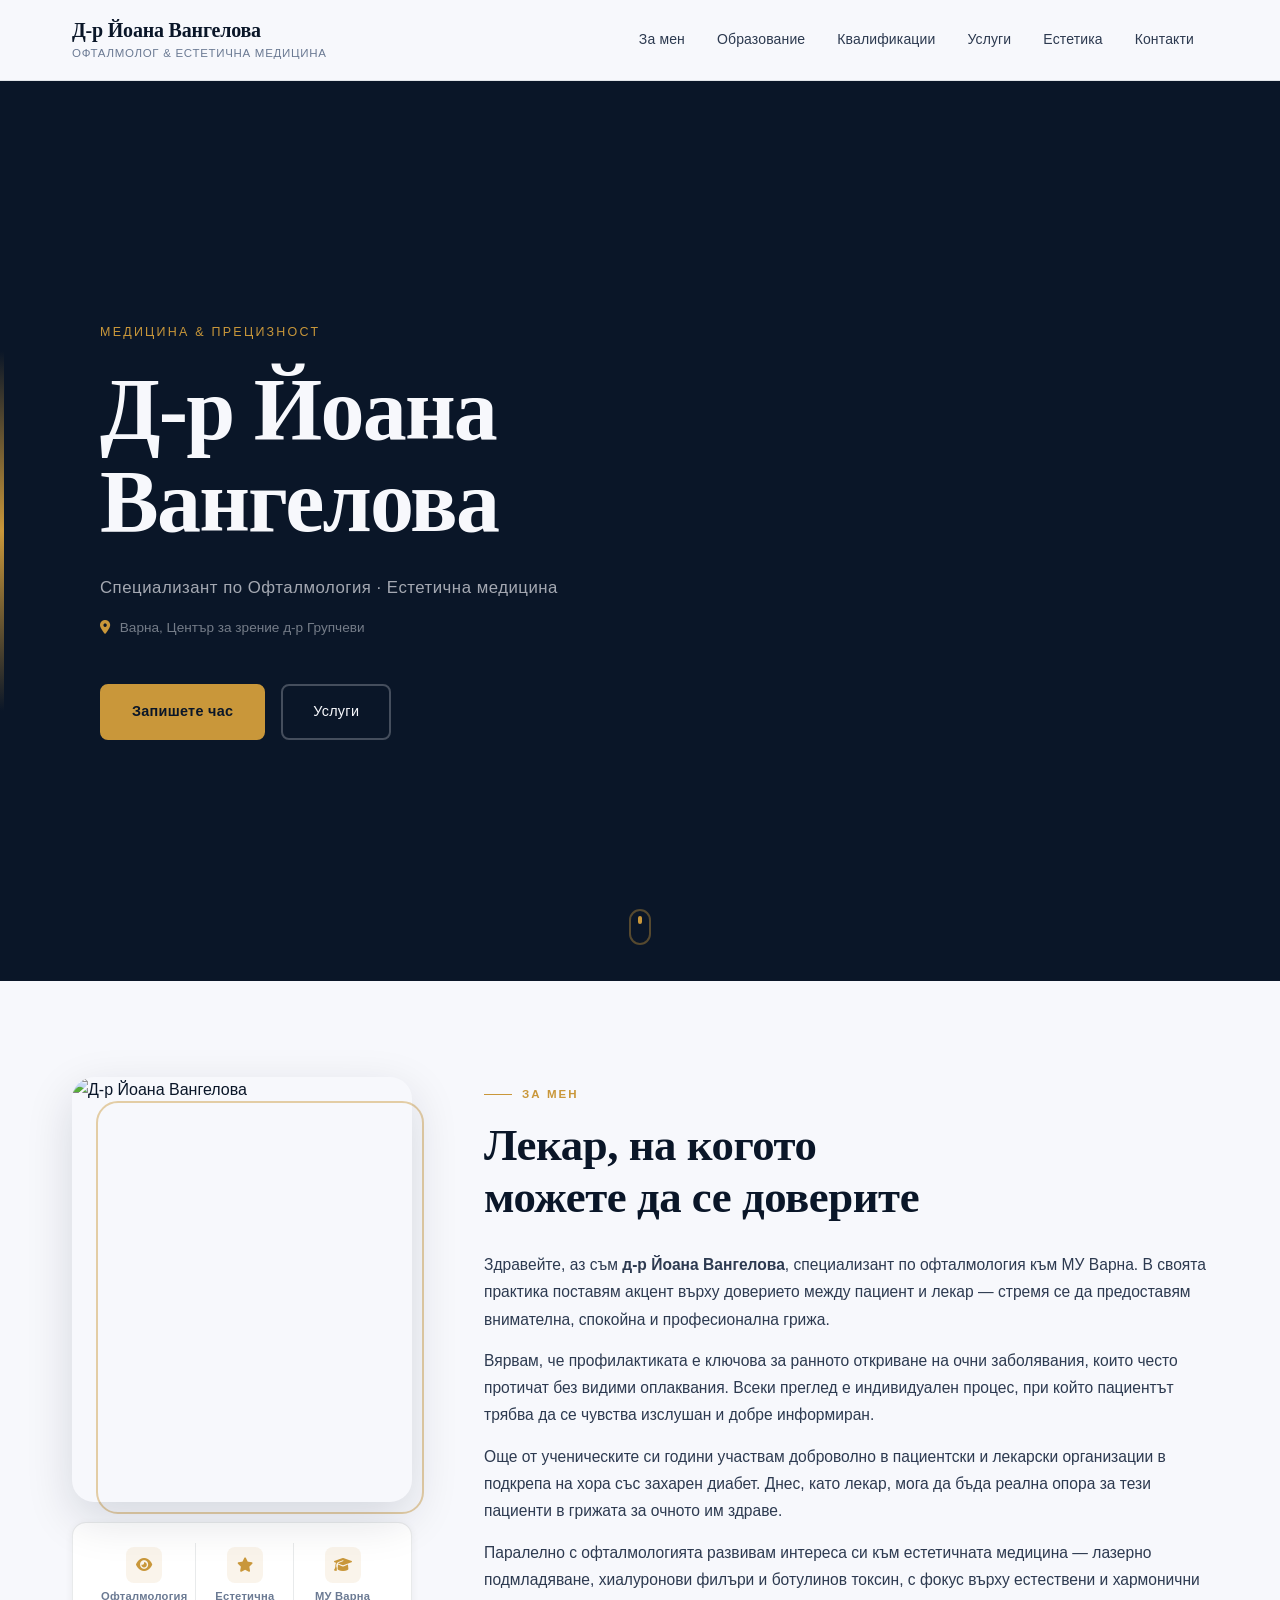
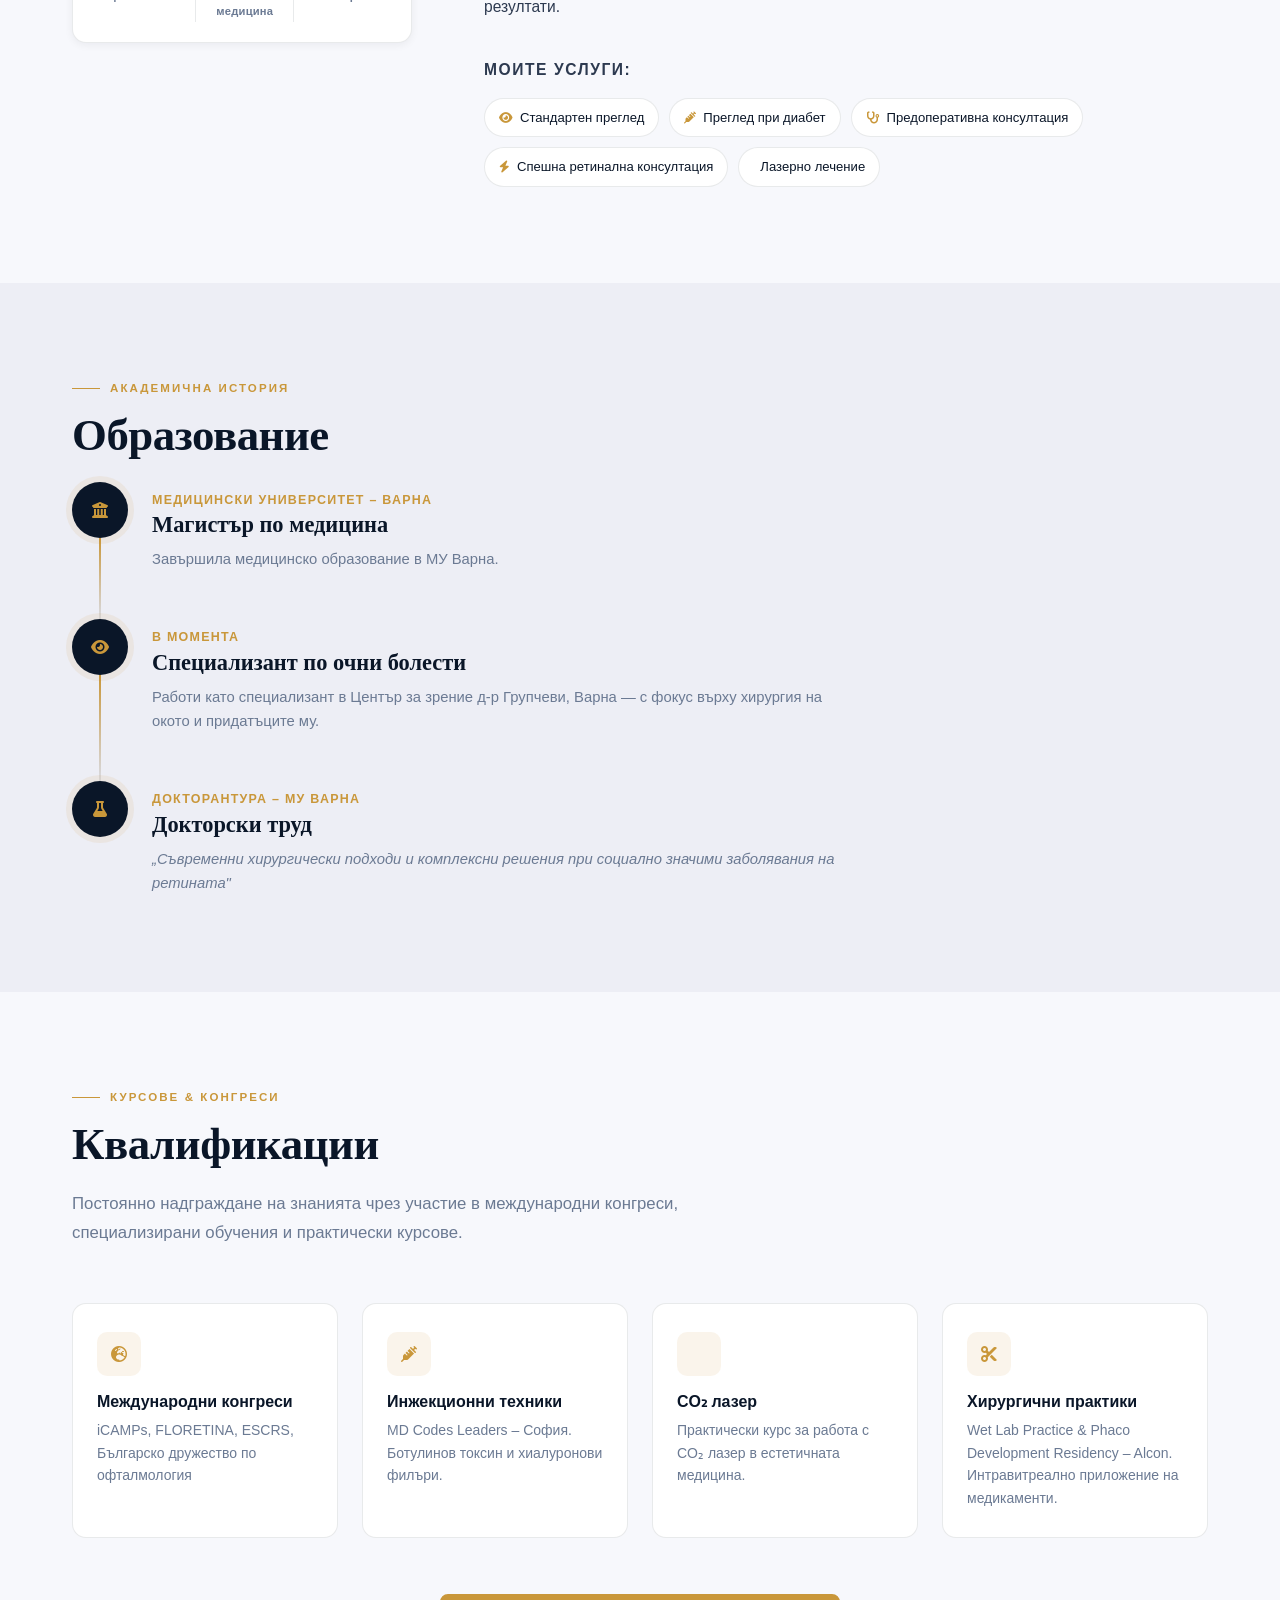
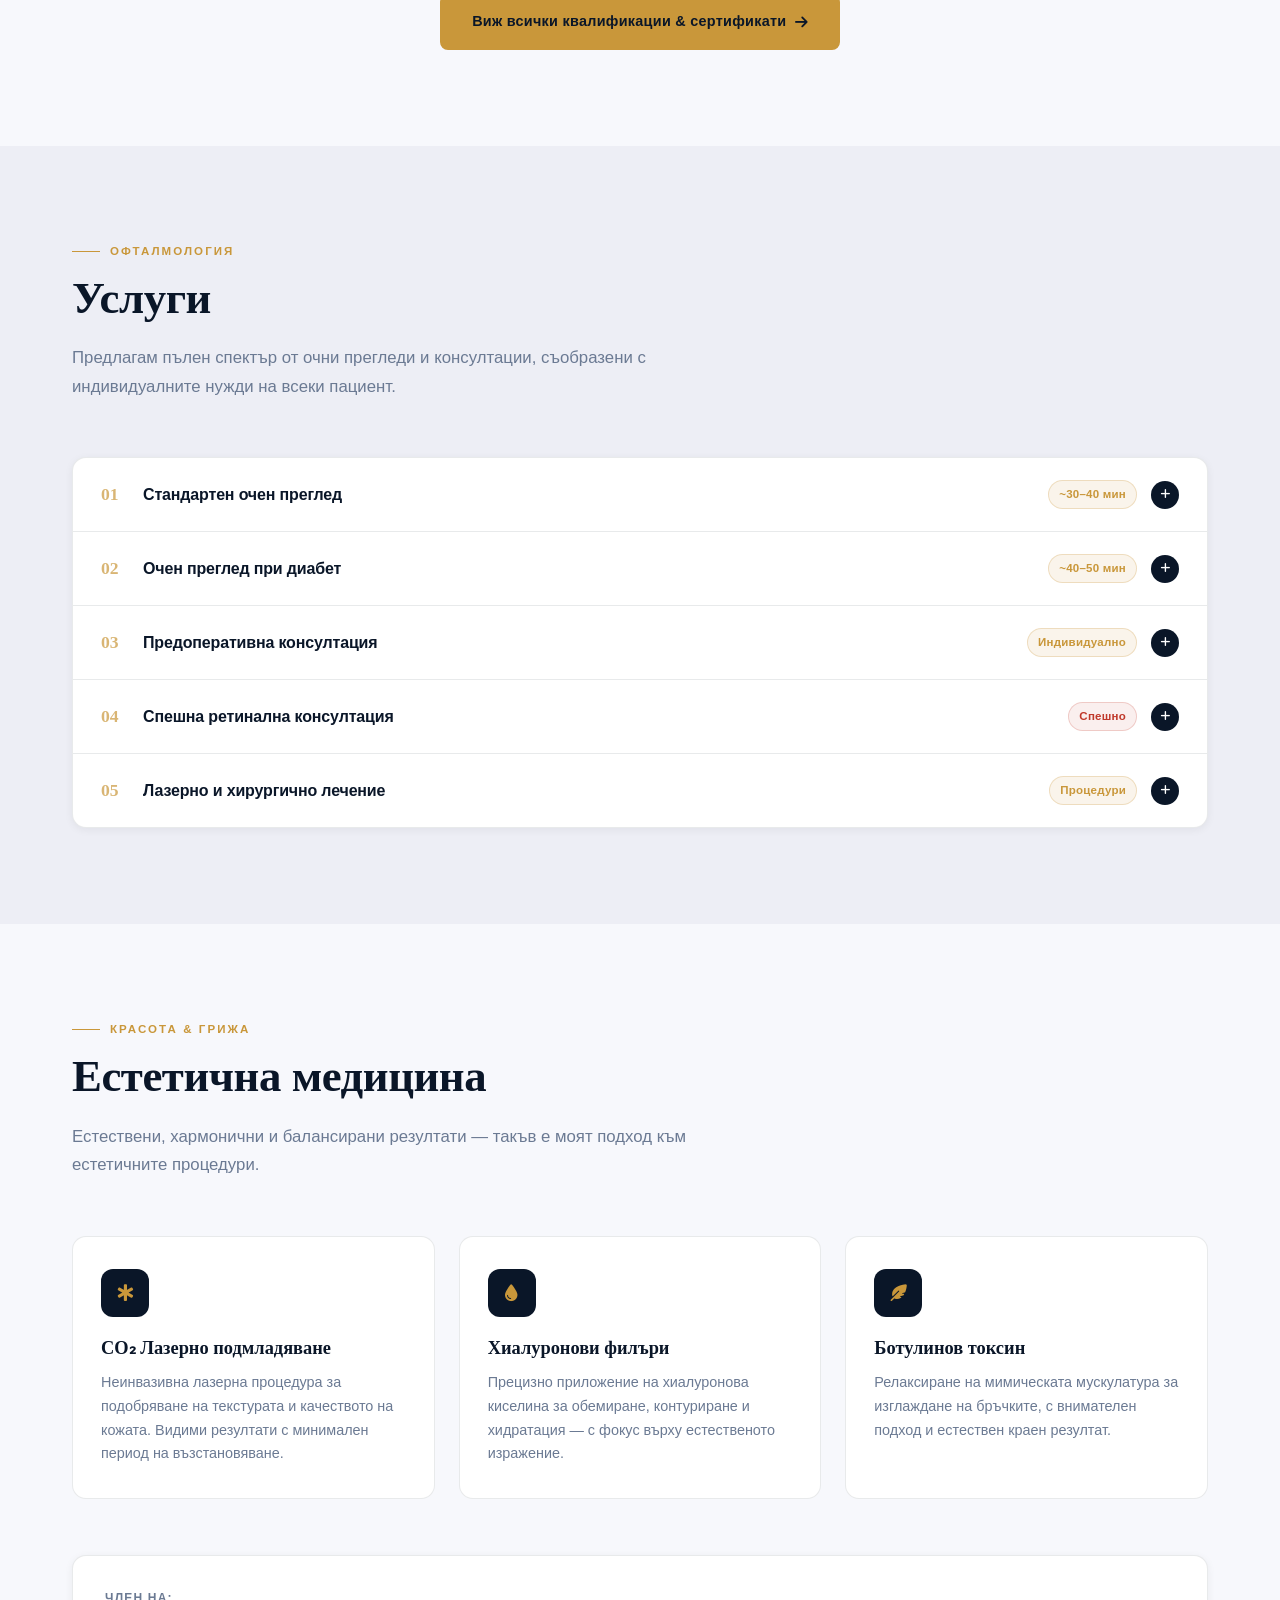
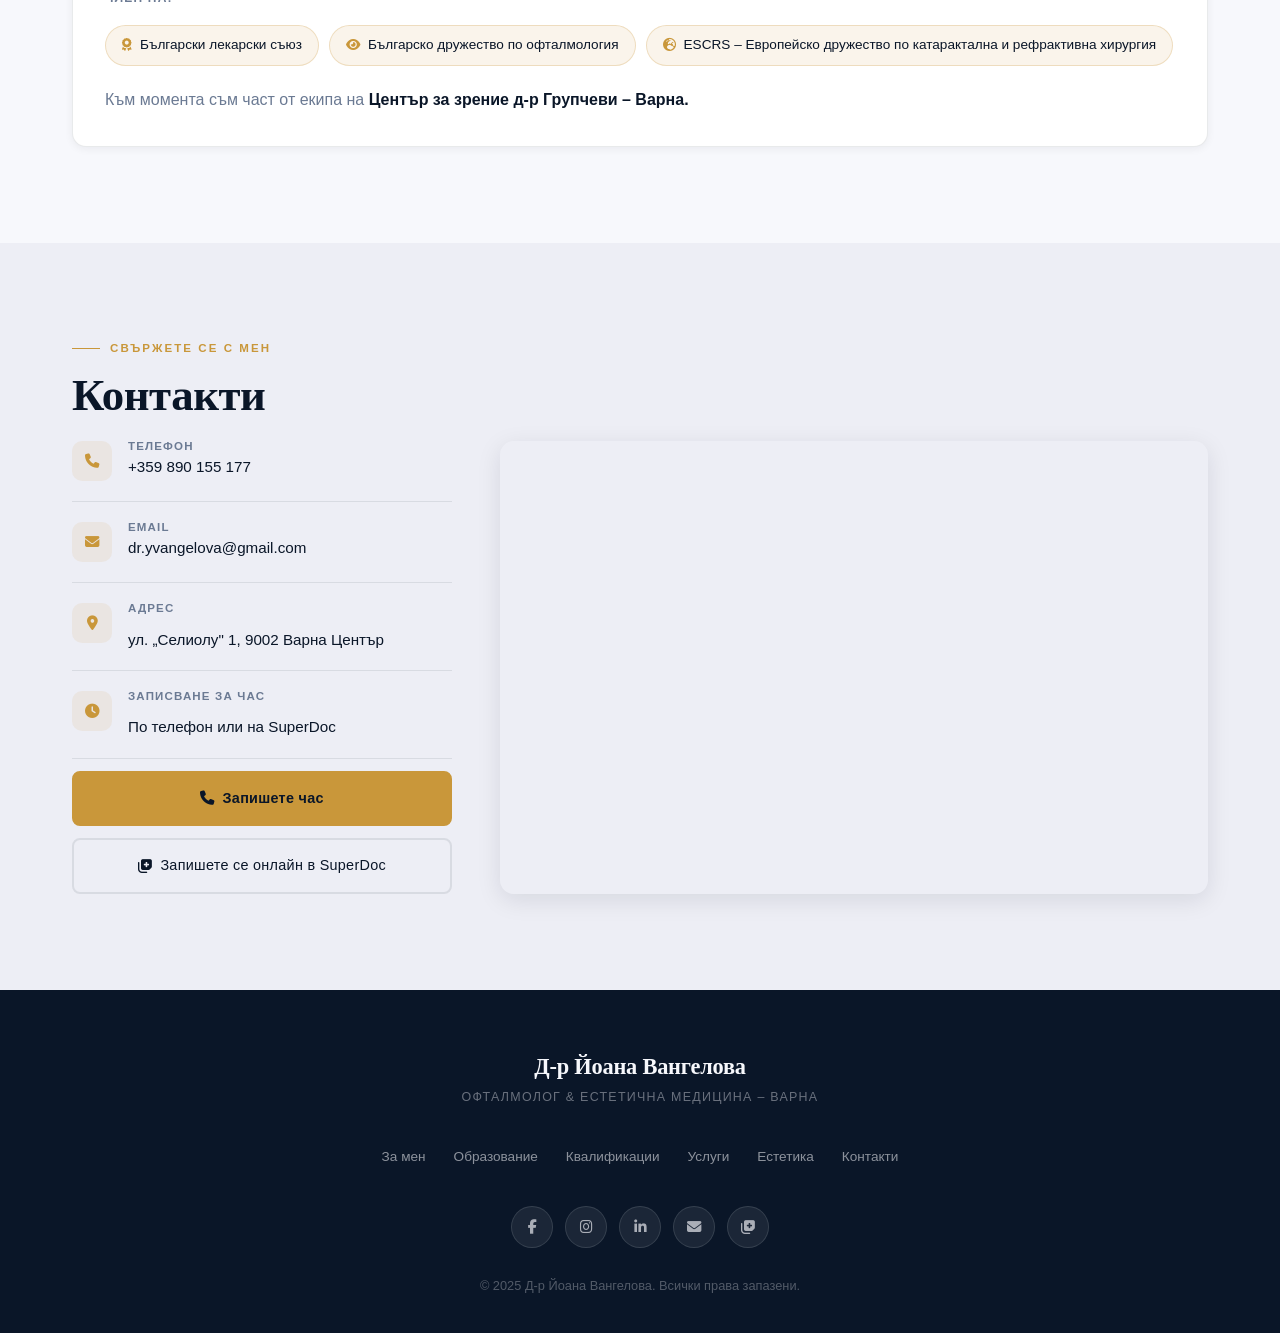
==== commit c390506f: "Update image source in about section" ====
--- a/index.html
+++ b/index.html
@@ -66,7 +66,7 @@
       <div class="section-inner about-grid">
         <div class="about-image-col">
           <div class="photo-frame">
-            <img src="an (1).jpg" alt="Д-р Йоана Вангелова" class="photo" loading="lazy">
+            <img src="an.jpg" alt="Д-р Йоана Вангелова" class="photo" loading="lazy">
             <div class="photo-accent"></div>
           </div>
           <div class="about-card-stat">
--- a/style.css
+++ b/style.css
@@ -1,233 +1,755 @@
+/* =====================================================
+   DR. YOANA VANGELOVA – Professional Website Styles
+   Design: Navy / Gold / Off-white — Precision Medicine
+   ===================================================== */
+
+/* ── TOKENS ── */
 :root {
-  --bg: linear-gradient(135deg, #f0f4ff 0%, #fef3f8 100%);
-  --text: #1f2937;
-  --muted: #6b7280;
-  --accent: #2563eb;
-  --accent-secondary: #7c3aed;
-  --card: #ffffff;
-  --radius: 16px;
-  --shadow-sm: 0 2px 8px rgba(37, 99, 235, 0.08);
-  --shadow-md: 0 8px 24px rgba(37, 99, 235, 0.12);
-  --shadow-lg: 0 16px 48px rgba(37, 99, 235, 0.16);
-}
-
-* { box-sizing: border-box; margin: 0; padding: 0; }
+  --navy:        #0A1628;
+  --navy-mid:    #112240;
+  --navy-light:  #1a3355;
+  --gold:        #C9973A;
+  --gold-light:  #e8b96a;
+  --gold-subtle: rgba(201,151,58,0.10);
+  --slate:       #4A6FA5;
+  --slate-light: #6b8fc4;
+  --bg:          #F7F8FC;
+  --bg-alt:      #EDEEF5;
+  --card:        #FFFFFF;
+  --text:        #0A1628;
+  --text-mid:    #2D3A50;
+  --text-muted:  #6B7A93;
+  --border:      rgba(10,22,40,0.09);
+  --border-gold: rgba(201,151,58,0.25);
+  --radius-sm:   8px;
+  --radius:      14px;
+  --radius-lg:   22px;
+  --shadow-sm:   0 2px 8px rgba(10,22,40,0.06);
+  --shadow-md:   0 6px 24px rgba(10,22,40,0.10);
+  --shadow-lg:   0 16px 48px rgba(10,22,40,0.14);
+  --shadow-gold: 0 8px 28px rgba(201,151,58,0.22);
+  --transition:  0.28s cubic-bezier(0.4,0,0.2,1);
+}
+
+/* ── RESET ── */
+*, *::before, *::after { box-sizing: border-box; margin: 0; padding: 0; }
 
 html {
   scroll-behavior: smooth;
-  scroll-padding-top: 80px;
+  scroll-padding-top: 88px;
+  font-size: 16px;
 }
 
 body {
-  font-family: 'Inter', sans-serif;
-  background: linear-gradient(135deg, #f0f4ff 0%, #fef3f8 100%);
-  background-attachment: fixed;
+  font-family: 'DM Sans', sans-serif;
+  background: var(--bg);
   color: var(--text);
-  line-height: 1.6;
+  line-height: 1.65;
   overflow-x: hidden;
-}
-
-header {
-  background: rgba(255, 255, 255, 0.95);
-  backdrop-filter: blur(20px);
-  padding: 20px 30px;
-  display: flex;
-  align-items: center;
-  justify-content: space-between;
-  box-shadow: var(--shadow-sm);
+  -webkit-font-smoothing: antialiased;
+}
+
+img { max-width: 100%; display: block; }
+a  { color: inherit; }
+
+/* ── TYPOGRAPHY ── */
+.display, h1, h2, h3 {
+  font-family: 'Cormorant Garamond', Georgia, serif;
+  line-height: 1.2;
+  color: var(--navy);
+}
+
+h1 { font-size: clamp(2.4rem, 5vw, 4rem); font-weight: 700; }
+h2 { font-size: clamp(1.8rem, 3.5vw, 2.8rem); font-weight: 600; }
+h3 { font-size: 1.25rem; font-weight: 600; }
+
+p  { color: var(--text-mid); line-height: 1.75; }
+p + p { margin-top: 14px; }
+
+/* ── HEADER ── */
+#site-header {
   position: sticky;
   top: 0;
-  z-index: 10;
-  border-bottom: 1px solid rgba(37, 99, 235, 0.1);
-  animation: slideDown 0.6s ease-out;
-}
-
-@keyframes slideDown {
-  from { transform: translateY(-100%); opacity: 0; }
-  to { transform: translateY(0); opacity: 1; }
-}
-
-header h1 {
-  font-size: 24px;
-  background: linear-gradient(135deg, var(--accent) 0%, var(--accent-secondary) 100%);
-  -webkit-background-clip: text;
-  -webkit-text-fill-color: transparent;
-  background-clip: text;
+  z-index: 100;
+  background: rgba(247,248,252,0.92);
+  backdrop-filter: blur(18px);
+  -webkit-backdrop-filter: blur(18px);
+  border-bottom: 1px solid var(--border);
+  transition: box-shadow var(--transition);
+}
+
+#site-header.scrolled {
+  box-shadow: var(--shadow-md);
+}
+
+.header-inner {
+  max-width: 1200px;
+  margin: 0 auto;
+  padding: 0 32px;
+  height: 80px;
+  display: flex;
+  align-items: center;
+  justify-content: space-between;
+  gap: 24px;
+}
+
+.logo { display: flex; flex-direction: column; gap: 2px; }
+
+.logo-name {
+  font-family: 'Cormorant Garamond', Georgia, serif;
+  font-size: 1.25rem;
   font-weight: 700;
-}
-
-header .subtitle {
-  font-size: 14px;
-  color: var(--muted);
-  margin-top: 2px;
+  color: var(--navy);
+  letter-spacing: -0.01em;
+  line-height: 1.2;
+  display: block;
+}
+
+.logo-title {
+  font-size: 0.72rem;
+  font-weight: 500;
+  color: var(--text-muted);
+  letter-spacing: 0.06em;
+  text-transform: uppercase;
+  display: block;
 }
 
 nav {
   display: flex;
-  gap: 24px;
+  align-items: center;
+  gap: 4px;
 }
 
 nav a {
+  font-size: 0.875rem;
+  font-weight: 500;
+  color: var(--text-mid);
   text-decoration: none;
-  color: var(--text);
-  font-weight: 600;
-  transition: all 0.3s ease;
-  position: relative;
-  padding: 8px 4px;
-}
-
-nav a::after {
-  content: '';
-  position: absolute;
-  bottom: 0;
-  left: 0;
-  width: 0;
-  height: 2px;
-  background: linear-gradient(90deg, var(--accent), var(--accent-secondary));
-  transition: width 0.3s ease;
-}
-
-nav a:hover {
-  color: var(--accent);
-  transform: translateY(-2px);
-}
-
-nav a:hover::after { width: 100%; }
+  padding: 8px 14px;
+  border-radius: var(--radius-sm);
+  transition: color var(--transition), background var(--transition);
+  letter-spacing: 0.01em;
+}
+
+nav a:hover,
+nav a.nav-active {
+  color: var(--navy);
+  background: var(--gold-subtle);
+}
+
+nav a.nav-active {
+  color: var(--gold);
+}
 
 .menu-toggle {
   display: none;
   flex-direction: column;
   justify-content: space-between;
-  width: 28px;
-  height: 20px;
+  width: 26px;
+  height: 18px;
   background: none;
   border: none;
   cursor: pointer;
   padding: 0;
+  flex-shrink: 0;
 }
 
 .menu-toggle span {
   display: block;
-  height: 3px;
+  height: 2px;
   width: 100%;
-  background: var(--text);
+  background: var(--navy);
   border-radius: 2px;
-}
-
-main {
-  max-width: 1100px;
-  margin: 0 auto;
-  padding: 50px 30px;
-  display: grid;
-  gap: 40px;
-}
-
-.card {
-  background: var(--card);
-  padding: 32px;
-  border-radius: var(--radius);
-  box-shadow: var(--shadow-md);
-  transition: transform 0.35s cubic-bezier(0.4, 0, 0.2, 1), box-shadow 0.35s ease, border-color 0.35s ease;
-  border: 1px solid rgba(37, 99, 235, 0.08);
+  transition: transform var(--transition), opacity var(--transition);
+}
+
+/* ── HERO ── */
+.hero {
   position: relative;
+  min-height: 100svh;
+  display: flex;
+  align-items: center;
+  justify-content: center;
   overflow: hidden;
-  opacity: 0;
-  transform: translateY(30px);
-  animation: fadeInUp 0.8s ease-out forwards;
-  will-change: transform;
-}
-
-@keyframes fadeInUp {
-  to { opacity: 1; transform: translateY(0); }
-}
-
-.card::before {
+  background: var(--navy);
+}
+
+.hero-bg {
+  position: absolute;
+  inset: 0;
+  display: flex;
+  align-items: center;
+  justify-content: flex-end;
+  pointer-events: none;
+  overflow: hidden;
+}
+
+#irisCanvas {
+  position: absolute;
+  right: -60px;
+  top: 50%;
+  transform: translateY(-50%);
+  width: min(600px, 65vw);
+  height: min(600px, 65vw);
+  opacity: 0.18;
+}
+
+/* Radial gradient overlay */
+.hero::before {
   content: '';
   position: absolute;
-  top: 0;
+  inset: 0;
+  background:
+    radial-gradient(ellipse 70% 70% at 75% 50%, transparent 30%, var(--navy) 80%),
+    radial-gradient(ellipse 50% 80% at 10% 50%, rgba(10,22,40,0.6) 0%, transparent 70%);
+  z-index: 1;
+}
+
+/* Gold line accent */
+.hero::after {
+  content: '';
+  position: absolute;
   left: 0;
-  right: 0;
-  height: 4px;
-  background: linear-gradient(90deg, var(--accent), var(--accent-secondary));
-  transform: scaleX(0);
-  transition: transform 0.4s ease;
-}
-
-.card:hover {
+  top: 50%;
+  transform: translateY(-50%);
+  width: 4px;
+  height: 40%;
+  background: linear-gradient(180deg, transparent, var(--gold), transparent);
+  z-index: 2;
+}
+
+.hero-content {
+  position: relative;
+  z-index: 3;
+  max-width: 1200px;
+  width: 100%;
+  margin: 0 auto;
+  padding: 0 32px;
+  padding-left: 60px;
+}
+
+.hero-eyebrow {
+  font-size: 0.78rem;
+  font-weight: 500;
+  letter-spacing: 0.18em;
+  text-transform: uppercase;
+  color: var(--gold);
+  margin-bottom: 20px;
+  opacity: 0;
+  animation: fadeUp 0.7s 0.2s ease forwards;
+}
+
+.hero-name {
+  font-family: 'Cormorant Garamond', Georgia, serif;
+  font-size: clamp(3rem, 7vw, 5.5rem);
+  font-weight: 700;
+  color: #F7F8FC;
+  line-height: 1.05;
+  letter-spacing: -0.02em;
+  margin-bottom: 24px;
+  opacity: 0;
+  animation: fadeUp 0.7s 0.35s ease forwards;
+}
+
+.hero-name em {
+  font-style: italic;
+  color: var(--gold);
+}
+
+.hero-role {
+  font-size: clamp(0.9rem, 1.5vw, 1.05rem);
+  font-weight: 400;
+  color: rgba(247,248,252,0.65);
+  letter-spacing: 0.03em;
+  margin-bottom: 12px;
+  opacity: 0;
+  animation: fadeUp 0.7s 0.5s ease forwards;
+}
+
+.hero-location {
+  font-size: 0.85rem;
+  color: rgba(247,248,252,0.45);
+  margin-bottom: 44px;
+  opacity: 0;
+  animation: fadeUp 0.7s 0.6s ease forwards;
+}
+
+.hero-location i { margin-right: 6px; color: var(--gold); }
+
+.hero-actions {
+  display: flex;
+  gap: 16px;
+  flex-wrap: wrap;
+  opacity: 0;
+  animation: fadeUp 0.7s 0.75s ease forwards;
+}
+
+.hero-scroll-hint {
+  position: absolute;
+  bottom: 36px;
+  left: 50%;
+  transform: translateX(-50%);
+  z-index: 3;
+}
+
+.hero-scroll-hint span {
+  display: block;
+  width: 22px;
+  height: 36px;
+  border: 2px solid rgba(201,151,58,0.4);
+  border-radius: 11px;
+  position: relative;
+}
+
+.hero-scroll-hint span::after {
+  content: '';
+  position: absolute;
+  top: 5px;
+  left: 50%;
+  transform: translateX(-50%);
+  width: 4px;
+  height: 8px;
+  background: var(--gold);
+  border-radius: 2px;
+  animation: scrollPulse 1.8s ease infinite;
+}
+
+/* ── BUTTONS ── */
+.btn-primary {
+  display: inline-flex;
+  align-items: center;
+  gap: 8px;
+  padding: 14px 30px;
+  background: var(--gold);
+  color: var(--navy);
+  font-family: 'DM Sans', sans-serif;
+  font-size: 0.9rem;
+  font-weight: 600;
+  text-decoration: none;
+  border-radius: var(--radius-sm);
+  border: 2px solid var(--gold);
+  transition: background var(--transition), transform var(--transition), box-shadow var(--transition);
+  letter-spacing: 0.02em;
+  cursor: pointer;
+  white-space: nowrap;
+}
+
+.btn-primary:hover {
+  background: var(--gold-light);
+  border-color: var(--gold-light);
+  transform: translateY(-2px);
+  box-shadow: var(--shadow-gold);
+}
+
+.btn-ghost {
+  display: inline-flex;
+  align-items: center;
+  gap: 8px;
+  padding: 14px 30px;
+  background: transparent;
+  color: #F7F8FC;
+  font-family: 'DM Sans', sans-serif;
+  font-size: 0.9rem;
+  font-weight: 500;
+  text-decoration: none;
+  border-radius: var(--radius-sm);
+  border: 2px solid rgba(247,248,252,0.25);
+  transition: border-color var(--transition), background var(--transition), color var(--transition), transform var(--transition);
+  letter-spacing: 0.02em;
+  cursor: pointer;
+  white-space: nowrap;
+}
+
+.btn-ghost:hover {
+  border-color: var(--gold);
+  color: var(--gold);
+  transform: translateY(-2px);
+}
+
+/* On light backgrounds, ghost button needs dark text */
+.section .btn-ghost,
+.contact-info .btn-ghost,
+.qual-cta .btn-ghost {
+  color: var(--navy);
+  border-color: var(--border);
+}
+
+.section .btn-ghost:hover,
+.contact-info .btn-ghost:hover {
+  border-color: var(--gold);
+  color: var(--gold);
+}
+
+.btn-full {
+  display: flex;
+  width: 100%;
+  justify-content: center;
+  margin-top: 12px;
+}
+
+.btn-urgent {
+  display: inline-flex;
+  align-items: center;
+  gap: 8px;
+  margin-top: 20px;
+  padding: 12px 24px;
+  background: #c0392b;
+  color: #fff;
+  font-size: 0.875rem;
+  font-weight: 600;
+  text-decoration: none;
+  border-radius: var(--radius-sm);
+  transition: background var(--transition), transform var(--transition);
+}
+
+.btn-urgent:hover {
+  background: #a93226;
+  transform: translateY(-1px);
+}
+
+/* ── SECTIONS ── */
+.section { padding: 96px 0; }
+.section-alt { background: var(--bg-alt); }
+
+.section-inner {
+  max-width: 1200px;
+  margin: 0 auto;
+  padding: 0 32px;
+}
+
+.section-label {
+  font-size: 0.72rem;
+  font-weight: 600;
+  letter-spacing: 0.18em;
+  text-transform: uppercase;
+  color: var(--gold);
+  margin-bottom: 12px;
+  display: flex;
+  align-items: center;
+  gap: 10px;
+}
+
+.section-label::before {
+  content: '';
+  display: block;
+  width: 28px;
+  height: 1px;
+  background: var(--gold);
+  flex-shrink: 0;
+}
+
+.section-title {
+  font-family: 'Cormorant Garamond', Georgia, serif;
+  font-size: clamp(1.9rem, 3.5vw, 2.8rem);
+  font-weight: 700;
+  color: var(--navy);
+  line-height: 1.15;
+  margin-bottom: 20px;
+  letter-spacing: -0.01em;
+}
+
+.section-intro {
+  max-width: 640px;
+  font-size: 1.05rem;
+  color: var(--text-muted);
+  margin-bottom: 56px;
+  line-height: 1.7;
+}
+
+.text-center { text-align: center; }
+.text-center .section-label { justify-content: center; }
+.text-center .section-label::before { display: none; }
+.text-center .section-intro { margin-left: auto; margin-right: auto; }
+
+/* ── ABOUT SECTION ── */
+.about-grid {
+  display: grid;
+  grid-template-columns: 340px 1fr;
+  gap: 72px;
+  align-items: start;
+}
+
+.about-image-col {
+  display: flex;
+  flex-direction: column;
+  gap: 20px;
+}
+
+.photo-frame {
+  position: relative;
+}
+
+.photo {
+  width: 100%;
+  aspect-ratio: 4/5;
+  object-fit: cover;
+  border-radius: var(--radius-lg);
   box-shadow: var(--shadow-lg);
-  transform: translateY(-8px);
-  border-color: rgba(37, 99, 235, 0.2);
-}
-
-.card:hover::before { transform: scaleX(1); }
-
-.card h2 {
-  font-size: 26px;
-  margin-bottom: 20px;
-  background: linear-gradient(135deg, var(--accent) 0%, var(--accent-secondary) 100%);
-  -webkit-background-clip: text;
-  -webkit-text-fill-color: transparent;
-  background-clip: text;
+  display: block;
+}
+
+.photo-accent {
+  position: absolute;
+  top: 24px;
+  left: 24px;
+  right: -12px;
+  bottom: -12px;
+  border: 2px solid var(--gold);
+  border-radius: var(--radius-lg);
+  z-index: -1;
+  opacity: 0.45;
+}
+
+.about-card-stat {
+  background: var(--card);
+  border: 1px solid var(--border);
+  border-radius: var(--radius);
+  padding: 20px;
+  display: flex;
+  gap: 0;
+  box-shadow: var(--shadow-sm);
+}
+
+.stat-item {
+  flex: 1;
+  display: flex;
+  flex-direction: column;
+  align-items: center;
+  gap: 6px;
+  padding: 4px 8px;
+}
+
+.stat-icon {
+  width: 36px;
+  height: 36px;
+  background: var(--gold-subtle);
+  border-radius: 8px;
+  display: flex;
+  align-items: center;
+  justify-content: center;
+  color: var(--gold);
+  font-size: 0.9rem;
+}
+
+.stat-label {
+  font-size: 0.7rem;
+  font-weight: 600;
+  color: var(--text-muted);
+  text-align: center;
+  letter-spacing: 0.02em;
+  line-height: 1.3;
+}
+
+.stat-divider {
+  width: 1px;
+  background: var(--border);
+  align-self: stretch;
+}
+
+.about-text-col {
+  padding-top: 8px;
+}
+
+.about-text-col .section-label { margin-bottom: 16px; }
+.about-text-col .section-title { margin-bottom: 28px; }
+
+.about-text-col p {
+  font-size: 0.975rem;
+  color: var(--text-mid);
+}
+
+.about-services-links { margin-top: 36px; }
+
+.about-services-label {
+  font-size: 0.75rem;
+  font-weight: 600;
+  letter-spacing: 0.1em;
+  text-transform: uppercase;
+  color: var(--text-muted);
+  margin-bottom: 14px !important;
+}
+
+.service-pills {
+  display: flex;
+  flex-wrap: wrap;
+  gap: 10px;
+}
+
+.pill {
+  display: inline-flex;
+  align-items: center;
+  gap: 7px;
+  padding: 8px 14px;
+  font-size: 0.82rem;
+  font-weight: 500;
+  color: var(--navy);
+  background: var(--card);
+  border: 1px solid var(--border);
+  border-radius: 50px;
+  text-decoration: none;
+  transition: border-color var(--transition), color var(--transition), background var(--transition), transform var(--transition);
+}
+
+.pill i { color: var(--gold); font-size: 0.75rem; }
+
+.pill:hover {
+  border-color: var(--gold);
+  color: var(--gold);
+  background: var(--gold-subtle);
+  transform: translateY(-1px);
+}
+
+/* ── TIMELINE (Education) ── */
+.timeline {
+  display: flex;
+  flex-direction: column;
+  gap: 0;
+  max-width: 780px;
+  margin-top: 8px;
+}
+
+.timeline-item {
+  display: grid;
+  grid-template-columns: 56px 1fr;
+  gap: 24px;
+  padding-bottom: 48px;
+  position: relative;
+}
+
+.timeline-item:last-child { padding-bottom: 0; }
+
+.timeline-item::before {
+  content: '';
+  position: absolute;
+  left: 27px;
+  top: 56px;
+  bottom: 0;
+  width: 2px;
+  background: linear-gradient(180deg, var(--gold) 0%, var(--border) 100%);
+}
+
+.timeline-item:last-child::before { display: none; }
+
+.timeline-dot {
+  width: 56px;
+  height: 56px;
+  background: var(--navy);
+  border-radius: 50%;
+  display: flex;
+  align-items: center;
+  justify-content: center;
+  color: var(--gold);
+  font-size: 1rem;
+  flex-shrink: 0;
+  box-shadow: 0 0 0 6px rgba(201,151,58,0.1);
+  position: relative;
+  z-index: 1;
+}
+
+.timeline-content {
+  padding-top: 12px;
+}
+
+.timeline-period {
+  font-size: 0.78rem;
+  font-weight: 600;
+  letter-spacing: 0.1em;
+  text-transform: uppercase;
+  color: var(--gold);
+  margin-bottom: 6px !important;
+  line-height: 1;
+}
+
+.timeline-title {
+  font-family: 'Cormorant Garamond', Georgia, serif;
+  font-size: 1.4rem;
   font-weight: 700;
-}
-
-.photo {
-  display: block;
-  margin: 0 auto 24px auto;
-  max-width: 280px;
-  border-radius: 50%;
+  color: var(--navy);
+  margin-bottom: 8px;
+  line-height: 1.2;
+}
+
+.timeline-desc {
+  font-size: 0.925rem;
+  color: var(--text-muted);
+  line-height: 1.65;
+}
+
+/* ── QUALIFICATIONS GRID ── */
+.qual-grid {
+  display: grid;
+  grid-template-columns: repeat(auto-fill, minmax(230px, 1fr));
+  gap: 24px;
+  margin-bottom: 48px;
+}
+
+.qual-card {
+  background: var(--card);
+  border: 1px solid var(--border);
+  border-radius: var(--radius);
+  padding: 28px 24px;
+  transition: transform var(--transition), box-shadow var(--transition), border-color var(--transition);
+}
+
+.qual-card:hover {
+  transform: translateY(-4px);
   box-shadow: var(--shadow-md);
-  border: 4px solid rgba(37, 99, 235, 0.1);
-  transition: transform 0.35s ease, box-shadow 0.35s ease, border-color 0.35s ease;
-}
-
-.photo:hover {
-  transform: scale(1.05) rotate(2deg);
-  box-shadow: var(--shadow-lg);
-  border-color: rgba(37, 99, 235, 0.3);
-}
-
-/* ===== Added: clickable links in About -> Services ===== */
-.service-link{
-  display: inline-block;
-  padding: 2px 8px;
+  border-color: var(--border-gold);
+}
+
+.qual-icon {
+  width: 44px;
+  height: 44px;
+  background: var(--gold-subtle);
   border-radius: 10px;
-  text-decoration: none;
-  color: var(--accent);
-  background: rgba(37, 99, 235, 0.06);
-  border: 1px solid rgba(37, 99, 235, 0.12);
-  transition: transform .2s ease, box-shadow .2s ease, background .2s ease;
-}
-.service-link:hover{
-  transform: translateY(-1px);
-  box-shadow: 0 6px 16px rgba(37, 99, 235, 0.12);
-  background: rgba(37, 99, 235, 0.10);
-}
-.service-link:focus-visible{
-  outline: 3px solid rgba(37, 99, 235, 0.35);
-  outline-offset: 2px;
-}
-
-/* ===== Services (FAST animation) ===== */
-.services-list {
-  list-style: none;
-  padding: 0;
-  display: grid;
-  gap: 16px;
+  display: flex;
+  align-items: center;
+  justify-content: center;
+  color: var(--gold);
+  font-size: 1rem;
+  margin-bottom: 16px;
+}
+
+.qual-card h3 {
+  font-size: 1rem;
+  font-weight: 600;
+  color: var(--navy);
+  margin-bottom: 8px;
+  font-family: 'DM Sans', sans-serif;
+}
+
+.qual-card p {
+  font-size: 0.875rem;
+  color: var(--text-muted);
+  line-height: 1.6;
+}
+
+.qual-cta {
+  text-align: center;
+  padding-top: 8px;
+}
+
+/* ── SERVICES ACCORDION ── */
+.services-accordion {
+  display: flex;
+  flex-direction: column;
+  gap: 0;
+  border: 1px solid var(--border);
+  border-radius: var(--radius);
+  overflow: hidden;
+  background: var(--card);
+  box-shadow: var(--shadow-sm);
 }
 
 .service-item {
-  background: linear-gradient(135deg, rgba(37, 99, 235, 0.05) 0%, rgba(124, 58, 237, 0.05) 100%);
-  border-radius: 12px;
-  border-left: 4px solid var(--accent);
-  overflow: hidden;
-  transition: box-shadow 0.25s ease, transform 0.25s ease, background 0.25s ease;
-}
-
-.service-item:hover {
-  transform: translateX(8px);
-  box-shadow: var(--shadow-sm);
-  background: linear-gradient(135deg, rgba(37, 99, 235, 0.1) 0%, rgba(124, 58, 237, 0.1) 100%);
+  border-bottom: 1px solid var(--border);
+  transition: background var(--transition);
+}
+
+.service-item:last-child { border-bottom: none; }
+
+.service-item.open {
+  background: var(--bg);
 }
 
 .service-toggle {
@@ -236,287 +758,833 @@
   align-items: center;
   justify-content: space-between;
   gap: 16px;
-  padding: 16px 20px;
+  padding: 22px 28px;
   border: 0;
   background: transparent;
   color: var(--text);
   font: inherit;
-  font-weight: 600;
   text-align: left;
   cursor: pointer;
+  transition: background var(--transition);
+}
+
+.service-toggle:hover {
+  background: var(--gold-subtle);
+}
+
+.service-toggle-left {
+  display: flex;
+  align-items: center;
+  gap: 18px;
+}
+
+.service-num {
+  font-family: 'Cormorant Garamond', Georgia, serif;
+  font-size: 1.1rem;
+  font-weight: 700;
+  color: var(--gold);
+  opacity: 0.7;
+  min-width: 24px;
+  line-height: 1;
+}
+
+.service-toggle-name {
+  font-size: 1rem;
+  font-weight: 600;
+  color: var(--navy);
+  letter-spacing: -0.01em;
+}
+
+.service-toggle-right {
+  display: flex;
+  align-items: center;
+  gap: 14px;
+  flex-shrink: 0;
 }
 
 .service-toggle i {
-  transition: transform 220ms ease;
-  will-change: transform;
-}
-
-.service-item.open .service-toggle i { transform: rotate(180deg); }
+  width: 28px;
+  height: 28px;
+  background: var(--navy);
+  color: #fff;
+  border-radius: 50%;
+  display: flex;
+  align-items: center;
+  justify-content: center;
+  font-size: 0.7rem;
+  transition: transform 0.25s ease, background var(--transition);
+  flex-shrink: 0;
+}
+
+.service-item.open .service-toggle i {
+  transform: rotate(45deg);
+  background: var(--gold);
+}
+
+.service-badge {
+  font-size: 0.72rem;
+  font-weight: 600;
+  padding: 4px 10px;
+  border-radius: 50px;
+  background: var(--gold-subtle);
+  color: var(--gold);
+  border: 1px solid var(--border-gold);
+  white-space: nowrap;
+  letter-spacing: 0.02em;
+}
+
+.service-badge--urgent {
+  background: rgba(192,57,43,0.08);
+  color: #c0392b;
+  border-color: rgba(192,57,43,0.2);
+}
 
 .service-content {
   display: grid;
   grid-template-rows: 0fr;
-  transition: grid-template-rows 260ms cubic-bezier(0.2, 0.8, 0.2, 1), opacity 220ms ease;
-  opacity: 0;
-  will-change: grid-template-rows, opacity;
+  transition: grid-template-rows 0.3s cubic-bezier(0.2,0.8,0.2,1);
+}
+
+.service-item.open .service-content {
+  grid-template-rows: 1fr;
 }
 
 .service-content-inner {
   overflow: hidden;
-  padding: 0 20px 0 20px;
-  color: var(--text);
-  font-size: 15px;
-  padding-bottom: 16px;
-}
-
-.service-item.open .service-content {
-  grid-template-rows: 1fr;
-  opacity: 1;
-}
-
-.service-item:not(.open) .service-content-inner { padding-bottom: 0; }
-
-/* ===== Added: highlight when jumped via link ===== */
-@keyframes flashRing {
-  0%   { box-shadow: 0 0 0 0 rgba(37, 99, 235, 0.0); }
-  25%  { box-shadow: 0 0 0 6px rgba(37, 99, 235, 0.18); }
-  100% { box-shadow: 0 0 0 0 rgba(37, 99, 235, 0.0); }
-}
-.service-item.flash {
-  animation: flashRing 900ms ease-out;
-}
-
-/* ===== Nicer service cards ===== */
-.service-card {
-  margin: 0 0 8px 0;
-  padding: 16px;
+}
+
+.service-cols {
+  display: grid;
+  grid-template-columns: 1fr 1fr;
+  gap: 40px;
+  padding: 24px 28px 32px 28px;
+  padding-left: calc(28px + 24px + 18px); /* align with title */
+}
+
+.service-lead {
+  font-size: 0.975rem;
+  font-weight: 500;
+  color: var(--navy);
+  margin-bottom: 14px !important;
+  line-height: 1.6;
+}
+
+.service-sub-title {
+  font-size: 0.78rem;
+  font-weight: 700;
+  letter-spacing: 0.08em;
+  text-transform: uppercase;
+  color: var(--text-muted);
+  margin-bottom: 12px;
+}
+
+.service-bullets {
+  list-style: none;
+  display: flex;
+  flex-direction: column;
+  gap: 8px;
+  margin-bottom: 20px;
+}
+
+.service-bullets li {
+  display: flex;
+  align-items: flex-start;
+  gap: 10px;
+  font-size: 0.9rem;
+  color: var(--text-mid);
+  line-height: 1.5;
+}
+
+.service-bullets li i {
+  color: var(--gold);
+  margin-top: 3px;
+  font-size: 0.75rem;
+  flex-shrink: 0;
+}
+
+.service-chips {
+  display: flex;
+  gap: 8px;
+  flex-wrap: wrap;
+}
+
+.chip {
+  display: inline-flex;
+  align-items: center;
+  gap: 6px;
+  padding: 5px 11px;
+  font-size: 0.78rem;
+  font-weight: 500;
+  color: var(--text-mid);
+  background: var(--bg-alt);
+  border: 1px solid var(--border);
+  border-radius: 50px;
+}
+
+.chip i { color: var(--navy); font-size: 0.7rem; }
+
+.service-note {
+  padding: 12px 14px;
+  border-radius: var(--radius-sm);
+  background: rgba(74,111,165,0.06);
+  border: 1px solid rgba(74,111,165,0.15);
+  font-size: 0.85rem;
+  color: var(--slate);
+  line-height: 1.55;
+  display: flex;
+  align-items: flex-start;
+  gap: 8px;
+  margin-top: 4px;
+}
+
+.service-note i { flex-shrink: 0; margin-top: 2px; }
+
+/* ── AESTHETICS ── */
+.aesthetics-grid {
+  display: grid;
+  grid-template-columns: repeat(auto-fill, minmax(270px, 1fr));
+  gap: 24px;
+  margin-bottom: 56px;
+}
+
+.aes-card {
+  background: var(--card);
+  border: 1px solid var(--border);
+  border-radius: var(--radius);
+  padding: 32px 28px;
+  transition: transform var(--transition), box-shadow var(--transition), border-color var(--transition);
+  position: relative;
+  overflow: hidden;
+}
+
+.aes-card::after {
+  content: '';
+  position: absolute;
+  top: 0; left: 0; right: 0;
+  height: 3px;
+  background: linear-gradient(90deg, var(--gold), var(--gold-light));
+  transform: scaleX(0);
+  transform-origin: left;
+  transition: transform var(--transition);
+}
+
+.aes-card:hover {
+  transform: translateY(-5px);
+  box-shadow: var(--shadow-md);
+  border-color: var(--border-gold);
+}
+
+.aes-card:hover::after { transform: scaleX(1); }
+
+.aes-icon {
+  width: 48px;
+  height: 48px;
+  background: var(--navy);
   border-radius: 12px;
-  background: rgba(255, 255, 255, 0.75);
-  border: 1px solid rgba(37, 99, 235, 0.12);
-  box-shadow: 0 6px 18px rgba(37, 99, 235, 0.08);
-}
-
-.service-card-head {
-  display: flex;
-  align-items: center;
-  justify-content: space-between;
-  gap: 12px;
-  margin-bottom: 10px;
-}
-
-.service-title {
-  font-size: 16px;
-  line-height: 1.25;
+  display: flex;
+  align-items: center;
+  justify-content: center;
+  color: var(--gold);
+  font-size: 1.05rem;
+  margin-bottom: 20px;
+}
+
+.aes-card h3 {
+  font-size: 1.15rem;
   font-weight: 700;
-  margin: 0;
-  color: var(--text);
-}
-
-.service-badge {
-  font-size: 12px;
+  color: var(--navy);
+  margin-bottom: 12px;
+  font-family: 'Cormorant Garamond', Georgia, serif;
+}
+
+.aes-card p {
+  font-size: 0.9rem;
+  color: var(--text-muted);
+  line-height: 1.65;
+}
+
+.memberships {
+  padding: 32px;
+  background: var(--card);
+  border: 1px solid var(--border);
+  border-radius: var(--radius);
+  box-shadow: var(--shadow-sm);
+}
+
+.memberships-title {
+  font-size: 0.75rem;
   font-weight: 700;
-  padding: 6px 10px;
-  border-radius: 999px;
-  color: #fff;
-  background: linear-gradient(135deg, var(--accent), var(--accent-secondary));
-  white-space: nowrap;
-}
-
-.service-lead {
-  margin: 0 0 10px 0;
-  color: var(--text);
-  font-size: 14px;
-  line-height: 1.55;
-}
-
-.service-desc {
-  margin: 0 0 12px 0;
-  color: var(--muted);
-  font-size: 13.5px;
-  line-height: 1.55;
-}
-
-.service-meta {
-  display: flex;
+  letter-spacing: 0.1em;
+  text-transform: uppercase;
+  color: var(--text-muted);
+  margin-bottom: 16px !important;
+}
+
+.membership-tags {
+  display: flex;
+  flex-wrap: wrap;
   gap: 10px;
-  flex-wrap: wrap;
-}
-
-.service-chip {
+}
+
+.mem-tag {
   display: inline-flex;
   align-items: center;
   gap: 8px;
-  padding: 8px 10px;
-  border-radius: 999px;
-  background: rgba(37, 99, 235, 0.08);
-  border: 1px solid rgba(37, 99, 235, 0.12);
-  font-size: 12.5px;
-  font-weight: 600;
-  color: var(--text);
-}
-
-.service-chip i { color: var(--accent); }
-
-/* ===== Other existing styles ===== */
-.card ul ul {
-  margin-top: 6px;
-  padding-left: 20px;
-  list-style-type: circle;
-  color: var(--muted);
-}
-
-.map-container {
-  width: 100%;
-  height: 300px;
+  padding: 8px 16px;
+  font-size: 0.85rem;
+  font-weight: 500;
+  color: var(--navy);
+  background: var(--gold-subtle);
+  border: 1px solid var(--border-gold);
+  border-radius: 50px;
+}
+
+.mem-tag i { color: var(--gold); font-size: 0.8rem; }
+
+/* ── CONTACT ── */
+.contact-grid {
+  display: grid;
+  grid-template-columns: 380px 1fr;
+  gap: 48px;
+  align-items: start;
+}
+
+.contact-info {
+  display: flex;
+  flex-direction: column;
+  gap: 0;
+}
+
+.contact-item {
+  display: flex;
+  align-items: flex-start;
+  gap: 16px;
+  padding: 20px 0;
+  border-bottom: 1px solid var(--border);
+}
+
+.contact-item:first-child { padding-top: 0; }
+
+.contact-icon {
+  width: 40px;
+  height: 40px;
+  background: var(--gold-subtle);
+  border-radius: 10px;
+  display: flex;
+  align-items: center;
+  justify-content: center;
+  color: var(--gold);
+  font-size: 0.9rem;
+  flex-shrink: 0;
+}
+
+.contact-label {
+  font-size: 0.72rem;
+  font-weight: 700;
+  letter-spacing: 0.1em;
+  text-transform: uppercase;
+  color: var(--text-muted);
+  margin-bottom: 3px !important;
+  line-height: 1;
+}
+
+.contact-value {
+  font-size: 0.95rem;
+  font-weight: 500;
+  color: var(--navy);
+  text-decoration: none;
+  display: block;
+  line-height: 1.4;
+  transition: color var(--transition);
+}
+
+a.contact-value:hover { color: var(--gold); }
+
+.contact-map {
   border-radius: var(--radius);
   overflow: hidden;
-  margin-bottom: 16px;
-  box-shadow: 0 2px 6px rgba(0,0,0,0.08);
-}
-
-.map-container iframe {
+  box-shadow: var(--shadow-md);
+  height: 100%;
+  min-height: 400px;
+}
+
+.contact-map iframe {
   width: 100%;
   height: 100%;
+  min-height: 400px;
   border: 0;
-}
-
-.btn {
-  display: inline-block;
-  padding: 16px 32px;
-  background: linear-gradient(135deg, var(--accent) 0%, var(--accent-secondary) 100%);
-  color: white;
-  border-radius: var(--radius);
+  display: block;
+}
+
+/* ── FOOTER ── */
+footer {
+  background: var(--navy);
+  color: rgba(247,248,252,0.55);
+  padding: 64px 0 40px;
+}
+
+.footer-inner {
+  max-width: 1200px;
+  margin: 0 auto;
+  padding: 0 32px;
+  display: flex;
+  flex-direction: column;
+  align-items: center;
+  gap: 32px;
+  text-align: center;
+}
+
+.footer-brand {
+  display: flex;
+  flex-direction: column;
+  gap: 6px;
+}
+
+.footer-brand .logo-name {
+  color: #F7F8FC;
+  font-size: 1.4rem;
+}
+
+.footer-tagline {
+  font-size: 0.78rem;
+  letter-spacing: 0.1em;
+  text-transform: uppercase;
+  color: rgba(247,248,252,0.4);
+}
+
+.footer-links {
+  display: flex;
+  flex-wrap: wrap;
+  gap: 4px;
+  justify-content: center;
+}
+
+.footer-links a {
+  font-size: 0.85rem;
+  color: rgba(247,248,252,0.55);
   text-decoration: none;
-  font-weight: 700;
-  font-size: 16px;
-  transition: transform 0.35s cubic-bezier(0.4, 0, 0.2, 1), box-shadow 0.35s ease;
-  margin-top: 16px;
-  box-shadow: var(--shadow-md);
+  padding: 6px 12px;
+  border-radius: var(--radius-sm);
+  transition: color var(--transition), background var(--transition);
+}
+
+.footer-links a:hover {
+  color: var(--gold);
+  background: rgba(201,151,58,0.08);
+}
+
+.social {
+  display: flex;
+  gap: 12px;
+  flex-wrap: wrap;
+  justify-content: center;
+}
+
+.social a {
+  width: 42px;
+  height: 42px;
+  border-radius: 50%;
+  background: rgba(247,248,252,0.07);
+  border: 1px solid rgba(247,248,252,0.12);
+  color: rgba(247,248,252,0.65);
+  display: flex;
+  align-items: center;
+  justify-content: center;
+  font-size: 0.9rem;
+  text-decoration: none;
+  transition: background var(--transition), color var(--transition), border-color var(--transition), transform var(--transition);
+}
+
+.social a:hover {
+  background: var(--gold);
+  border-color: var(--gold);
+  color: var(--navy);
+  transform: translateY(-3px);
+}
+
+.footer-divider {
+  width: 100%;
+  height: 1px;
+  background: rgba(247,248,252,0.08);
+}
+
+.footer-copy {
+  font-size: 0.8rem;
+  color: rgba(247,248,252,0.3);
+  line-height: 1;
+}
+
+/* ── PAGE HERO (qualifications page) ── */
+.page-hero {
+  background: var(--navy);
+  padding: 80px 0 72px;
   position: relative;
   overflow: hidden;
 }
 
-.btn::before {
+.page-hero::before {
   content: '';
   position: absolute;
-  top: 50%;
-  left: 50%;
-  width: 0;
-  height: 0;
-  background: rgba(255, 255, 255, 0.2);
+  top: -60px; right: -60px;
+  width: 360px; height: 360px;
   border-radius: 50%;
-  transform: translate(-50%, -50%);
-  transition: width 0.6s, height 0.6s;
-}
-
-.btn:hover {
-  transform: translateY(-4px) scale(1.02);
-  box-shadow: var(--shadow-lg);
-}
-
-.btn:hover::before {
-  width: 300px;
-  height: 300px;
-}
-
-.btn:active { transform: translateY(-2px) scale(0.98); }
-
-footer {
+  background: radial-gradient(circle, rgba(201,151,58,0.12) 0%, transparent 70%);
+}
+
+.page-hero-inner {
+  max-width: 1200px;
+  margin: 0 auto;
+  padding: 0 32px;
+}
+
+.back-link {
+  display: inline-flex;
+  align-items: center;
+  gap: 8px;
+  font-size: 0.82rem;
+  font-weight: 500;
+  color: rgba(247,248,252,0.5);
+  text-decoration: none;
+  transition: color var(--transition);
+  letter-spacing: 0.03em;
+}
+
+.back-link:hover { color: var(--gold); }
+
+.page-hero-title {
+  font-family: 'Cormorant Garamond', Georgia, serif;
+  font-size: clamp(2.4rem, 5vw, 4rem);
+  font-weight: 700;
+  color: #F7F8FC;
+  margin-top: 12px;
+  margin-bottom: 16px;
+  line-height: 1.1;
+}
+
+.page-hero-sub {
+  font-size: 1rem;
+  color: rgba(247,248,252,0.55);
+  max-width: 560px;
+  line-height: 1.7;
+}
+
+/* ── QUALIFICATIONS PAGE ── */
+.qual-page-main { padding: 0; }
+
+.congress-grid {
+  display: grid;
+  grid-template-columns: repeat(auto-fill, minmax(220px, 1fr));
+  gap: 24px;
+}
+
+.congress-card {
+  background: var(--card);
+  border: 1px solid var(--border);
+  border-radius: var(--radius);
+  padding: 28px 24px;
+  transition: transform var(--transition), box-shadow var(--transition), border-color var(--transition);
+}
+
+.congress-card:hover {
+  transform: translateY(-4px);
+  box-shadow: var(--shadow-md);
+  border-color: var(--border-gold);
+}
+
+.congress-logo-placeholder {
+  width: 64px;
+  height: 64px;
+  background: var(--navy);
+  border-radius: 12px;
+  display: flex;
+  align-items: center;
+  justify-content: center;
+  margin-bottom: 16px;
+}
+
+.congress-logo-placeholder span {
+  font-family: 'Cormorant Garamond', Georgia, serif;
+  font-size: 0.8rem;
+  font-weight: 700;
+  color: var(--gold);
+  letter-spacing: 0.03em;
   text-align: center;
-  padding: 40px 20px;
-  font-size: 14px;
-  color: var(--muted);
-  margin-top: 60px;
-  background: rgba(255, 255, 255, 0.7);
-  backdrop-filter: blur(10px);
-  border-top: 1px solid rgba(37, 99, 235, 0.1);
-}
-
-footer .social {
-  margin-bottom: 20px;
-  display: flex;
+  line-height: 1.2;
+}
+
+.congress-card h3 {
+  font-family: 'DM Sans', sans-serif;
+  font-size: 1rem;
+  font-weight: 600;
+  color: var(--navy);
+  margin-bottom: 8px;
+}
+
+.congress-card p {
+  font-size: 0.875rem;
+  color: var(--text-muted);
+  line-height: 1.6;
+}
+
+.cert-list {
+  display: flex;
+  flex-direction: column;
+  gap: 20px;
+}
+
+.cert-card {
+  background: var(--card);
+  border: 1px solid var(--border);
+  border-radius: var(--radius);
+  padding: 28px;
+  display: grid;
+  grid-template-columns: 56px 1fr;
+  gap: 24px;
+  align-items: start;
+  transition: box-shadow var(--transition), border-color var(--transition), transform var(--transition);
+}
+
+.cert-card:hover {
+  box-shadow: var(--shadow-md);
+  border-color: var(--border-gold);
+  transform: translateX(4px);
+}
+
+.cert-icon-wrap {
+  width: 56px;
+  height: 56px;
+  background: linear-gradient(135deg, var(--gold), var(--gold-light));
+  border-radius: 12px;
+  display: flex;
+  align-items: center;
   justify-content: center;
-  gap: 16px;
+  color: var(--navy);
+  font-size: 1.1rem;
+  flex-shrink: 0;
+}
+
+.cert-body { }
+
+.cert-category {
+  font-size: 0.72rem;
+  font-weight: 700;
+  letter-spacing: 0.12em;
+  text-transform: uppercase;
+  color: var(--gold);
+  display: block;
+  margin-bottom: 6px;
+}
+
+.cert-title {
+  font-family: 'Cormorant Garamond', Georgia, serif;
+  font-size: 1.3rem;
+  font-weight: 700;
+  color: var(--navy);
+  margin-bottom: 10px;
+  line-height: 1.2;
+}
+
+.cert-desc {
+  font-size: 0.9rem;
+  color: var(--text-muted);
+  line-height: 1.65;
+  margin-bottom: 14px !important;
+}
+
+.cert-tags {
+  display: flex;
   flex-wrap: wrap;
-}
-
-footer .social a {
-  display: inline-flex;
+  gap: 8px;
+}
+
+.cert-tag {
+  font-size: 0.72rem;
+  font-weight: 600;
+  padding: 4px 10px;
+  border-radius: 50px;
+  background: var(--gold-subtle);
+  color: var(--gold);
+  border: 1px solid var(--border-gold);
+  letter-spacing: 0.02em;
+}
+
+.mem-grid {
+  display: grid;
+  grid-template-columns: repeat(auto-fill, minmax(240px, 1fr));
+  gap: 24px;
+}
+
+.mem-org-card {
+  background: var(--card);
+  border: 1px solid var(--border);
+  border-radius: var(--radius);
+  padding: 28px 24px;
+  transition: transform var(--transition), box-shadow var(--transition);
+  text-align: center;
+}
+
+.mem-org-card:hover {
+  transform: translateY(-4px);
+  box-shadow: var(--shadow-md);
+}
+
+.mem-org-icon {
+  width: 52px;
+  height: 52px;
+  background: var(--navy);
+  border-radius: 50%;
+  display: flex;
   align-items: center;
   justify-content: center;
-  width: 48px;
-  height: 48px;
-  border-radius: 50%;
-  background: linear-gradient(135deg, var(--accent) 0%, var(--accent-secondary) 100%);
-  color: white;
-  text-decoration: none;
-  font-size: 20px;
-  transition: transform 0.35s cubic-bezier(0.4, 0, 0.2, 1), box-shadow 0.35s ease;
-  box-shadow: var(--shadow-sm);
-  position: relative;
-}
-
-footer .social a::before {
-  content: '';
-  position: absolute;
-  inset: -4px;
-  border-radius: 50%;
-  background: linear-gradient(135deg, var(--accent) 0%, var(--accent-secondary) 100%);
+  color: var(--gold);
+  font-size: 1rem;
+  margin: 0 auto 16px;
+}
+
+.mem-org-card h3 {
+  font-family: 'DM Sans', sans-serif;
+  font-size: 0.95rem;
+  font-weight: 600;
+  color: var(--navy);
+  margin-bottom: 8px;
+  line-height: 1.3;
+}
+
+.mem-org-card p {
+  font-size: 0.85rem;
+  color: var(--text-muted);
+  line-height: 1.6;
+}
+
+/* ── ANIMATIONS ── */
+@keyframes fadeUp {
+  from { opacity: 0; transform: translateY(20px); }
+  to   { opacity: 1; transform: translateY(0); }
+}
+
+@keyframes scrollPulse {
+  0%, 100% { transform: translateX(-50%) translateY(0); opacity: 1; }
+  50%       { transform: translateX(-50%) translateY(8px); opacity: 0.3; }
+}
+
+/* Scroll-reveal */
+.reveal {
   opacity: 0;
-  transition: opacity 0.4s ease;
-  z-index: -1;
-}
-
-footer .social a:hover {
-  transform: translateY(-6px) scale(1.1);
-  box-shadow: var(--shadow-lg);
-}
-
-footer .social a:hover::before { opacity: 0.3; }
+  transform: translateY(24px);
+  transition: opacity 0.65s ease, transform 0.65s ease;
+}
+
+.reveal.visible {
+  opacity: 1;
+  transform: translateY(0);
+}
+
+.reveal-delay-1 { transition-delay: 0.1s; }
+.reveal-delay-2 { transition-delay: 0.2s; }
+.reveal-delay-3 { transition-delay: 0.3s; }
+
+/* ── RESPONSIVE ── */
+@media (max-width: 1024px) {
+  .about-grid {
+    grid-template-columns: 280px 1fr;
+    gap: 48px;
+  }
+
+  .contact-grid {
+    grid-template-columns: 1fr;
+  }
+
+  .contact-map {
+    min-height: 320px;
+  }
+
+  .contact-map iframe {
+    min-height: 320px;
+  }
+}
 
 @media (max-width: 768px) {
+  html { scroll-padding-top: 72px; }
+
+  .header-inner { padding: 0 20px; height: 68px; }
+
   nav {
     display: none;
+    position: fixed;
+    top: 68px;
+    left: 0; right: 0;
+    background: var(--bg);
+    border-bottom: 1px solid var(--border);
     flex-direction: column;
-    gap: 12px;
-    width: 100%;
-    margin-top: 10px;
-    background: var(--card);
-    padding: 10px 0;
-    position: absolute;
-    top: 84px;
-    left: 0;
-    box-shadow: 0 4px 12px rgba(0,0,0,0.1);
-    border-radius: 0 0 14px 14px;
+    gap: 2px;
+    padding: 12px 16px 20px;
+    box-shadow: var(--shadow-md);
   }
 
   nav.open { display: flex; }
+
+  nav a {
+    font-size: 1rem;
+    padding: 12px 16px;
+  }
+
   .menu-toggle { display: flex; }
-}
-
+
+  .hero-content { padding-left: 28px; padding-right: 28px; }
+
+  .hero-actions { gap: 12px; }
+
+  .btn-primary, .btn-ghost {
+    padding: 12px 22px;
+    font-size: 0.875rem;
+  }
+
+  .section { padding: 64px 0; }
+
+  .section-inner { padding: 0 20px; }
+
+  .about-grid {
+    grid-template-columns: 1fr;
+    gap: 40px;
+  }
+
+  .photo-frame { max-width: 280px; margin: 0 auto; }
+
+  .service-cols {
+    grid-template-columns: 1fr;
+    gap: 24px;
+    padding-left: 20px;
+  }
+
+  .service-toggle { padding: 18px 20px; }
+
+  .service-badge { display: none; }
+
+  .contact-grid {
+    grid-template-columns: 1fr;
+    gap: 32px;
+  }
+
+  .page-hero { padding: 60px 0 56px; }
+  .page-hero-inner { padding: 0 20px; }
+
+  .cert-card { grid-template-columns: 1fr; }
+  .cert-icon-wrap { width: 48px; height: 48px; font-size: 1rem; }
+
+  .footer-inner { padding: 0 20px; }
+}
+
+@media (max-width: 480px) {
+  .hero-name { font-size: 2.6rem; }
+  .service-toggle-left { gap: 12px; }
+  .service-num { display: none; }
+  .section-title { font-size: 1.7rem; }
+}
+
+/* ── REDUCED MOTION ── */
 @media (prefers-reduced-motion: reduce) {
-  * { transition: none !important; animation: none !important; }
-}
-
-/*typotii*/
-.service-bullets {
-  margin: 0 0 12px 18px;
-  padding: 0;
-  color: var(--text);
-  font-size: 13.5px;
-  line-height: 1.6;
-}
-
-.service-bullets li {
-  margin: 6px 0;
-}
-
-.service-note {
-  padding: 10px 12px;
-  border-radius: 10px;
-  background: rgba(37, 99, 235, 0.06);
-  border: 1px solid rgba(37, 99, 235, 0.12);
-  color: var(--muted);
-  font-size: 13px;
-  line-height: 1.5;
-}
+  *, *::before, *::after {
+    animation-duration: 0.01ms !important;
+    transition-duration: 0.01ms !important;
+  }
+}
